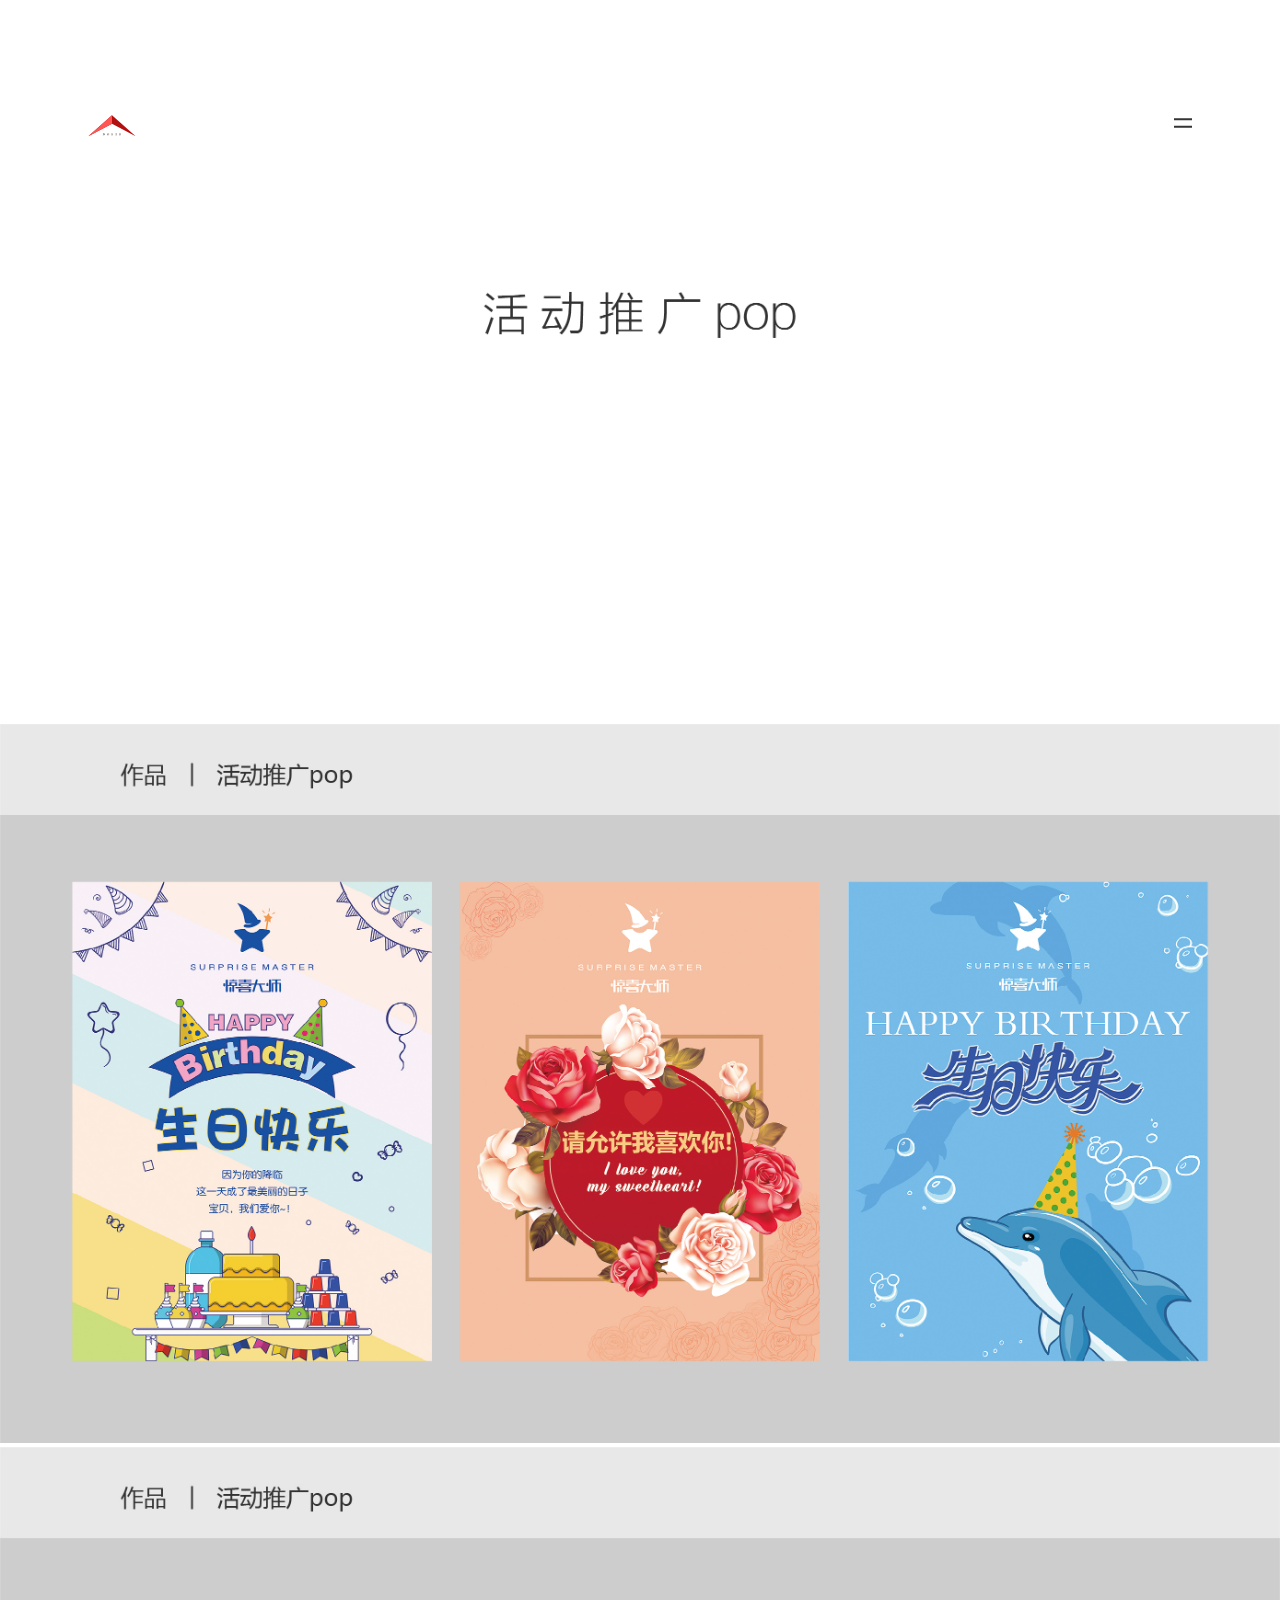
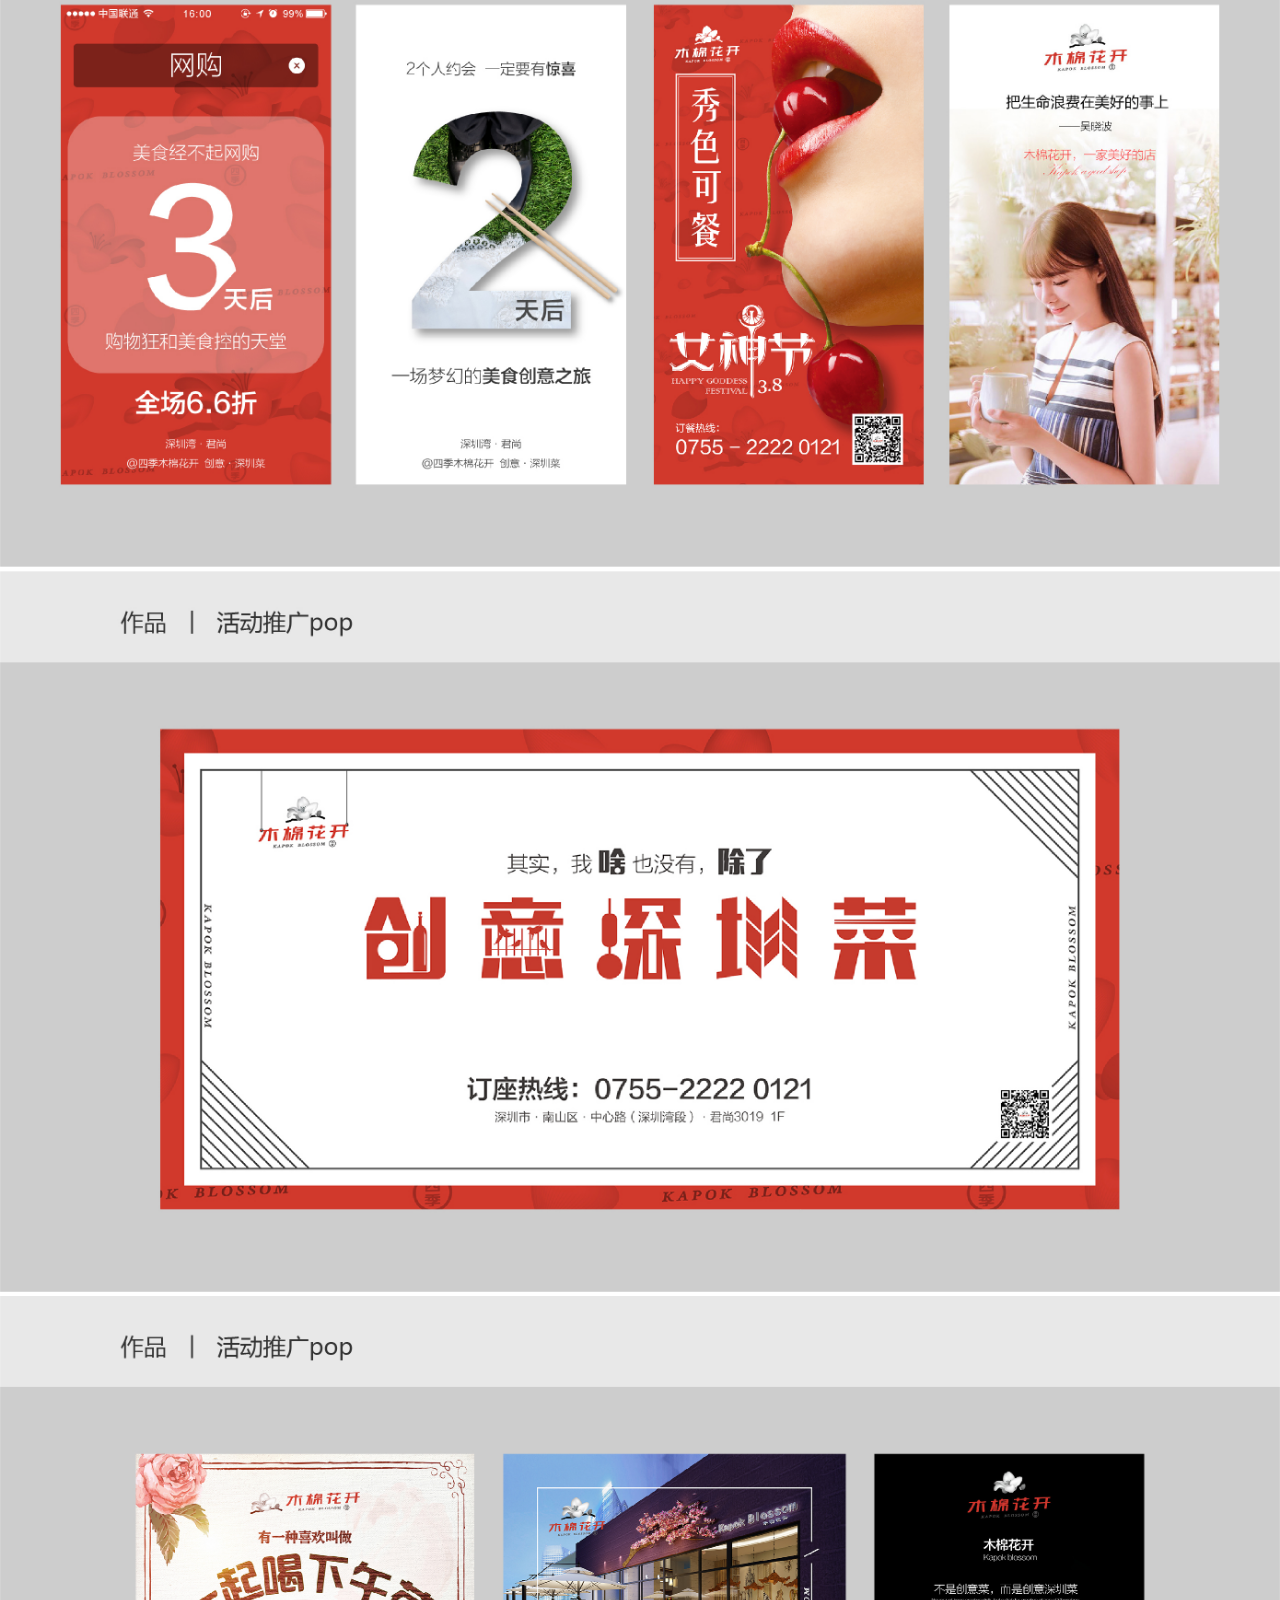
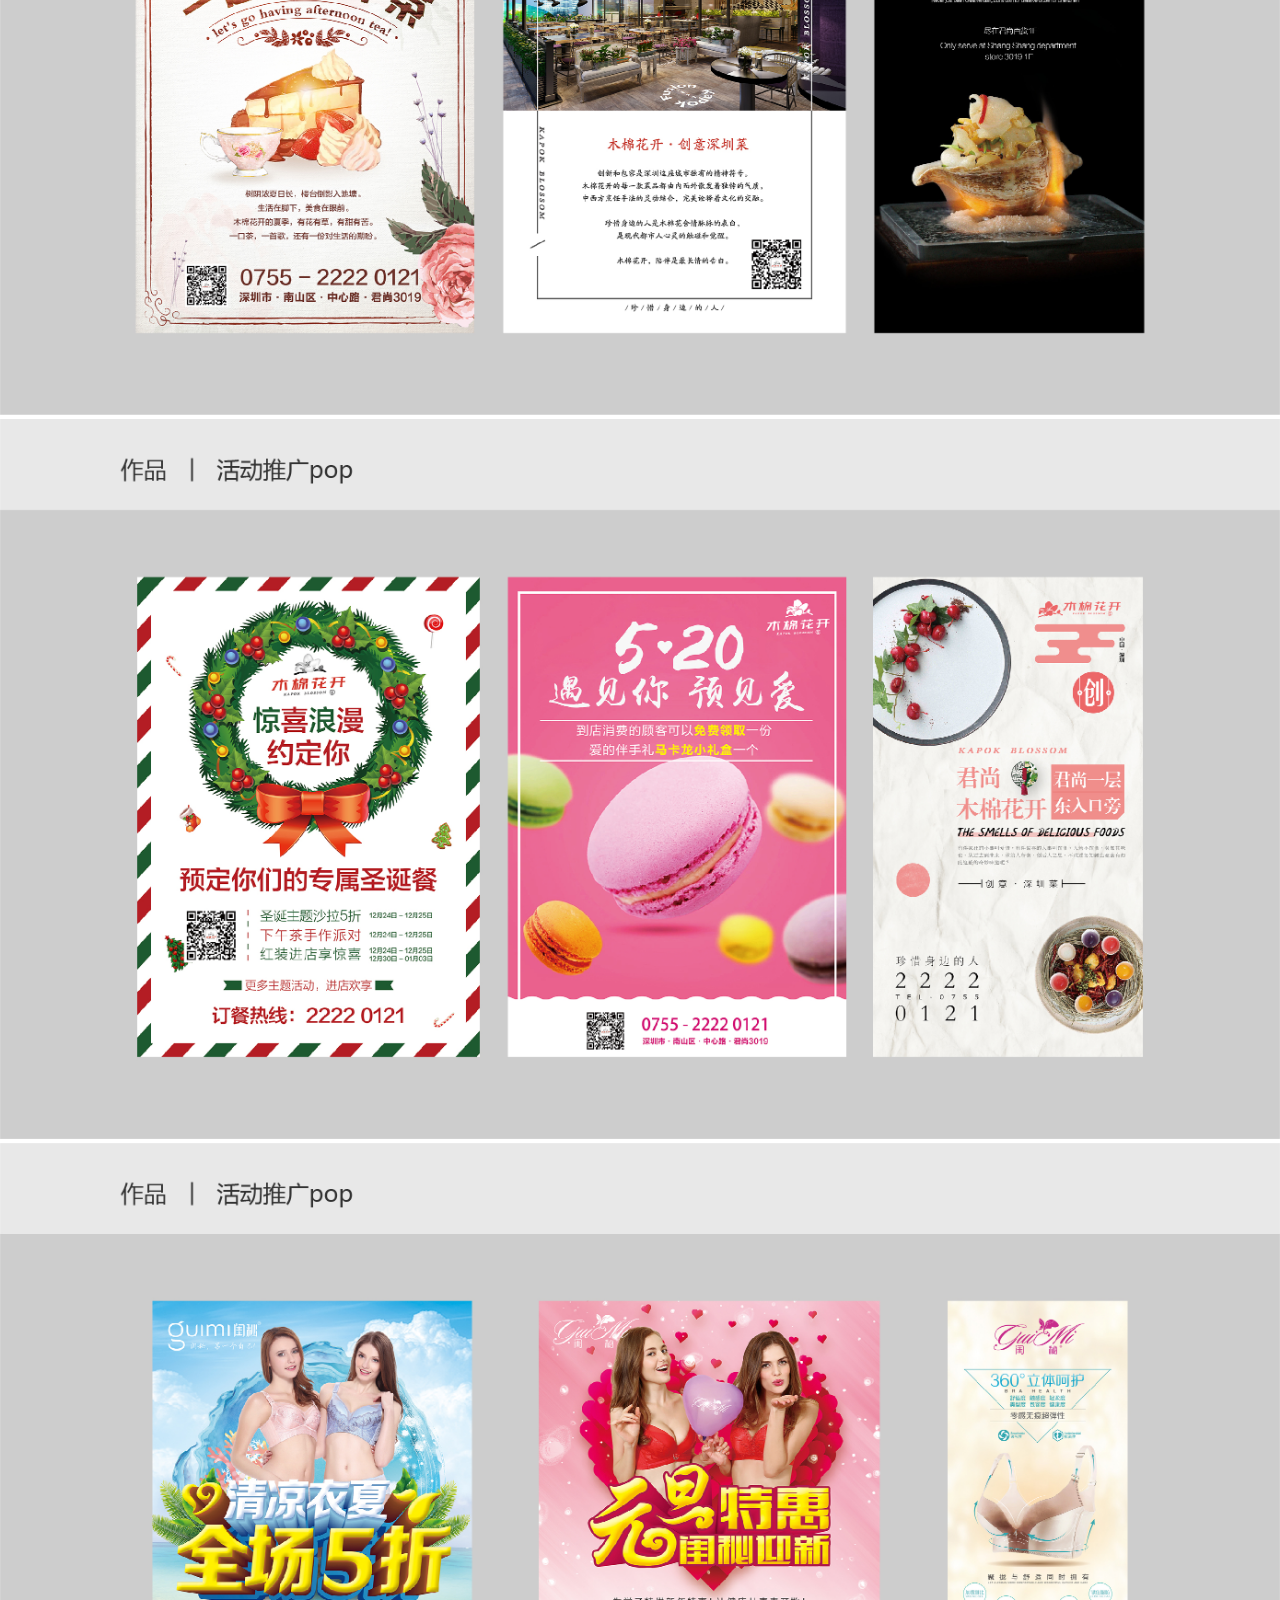
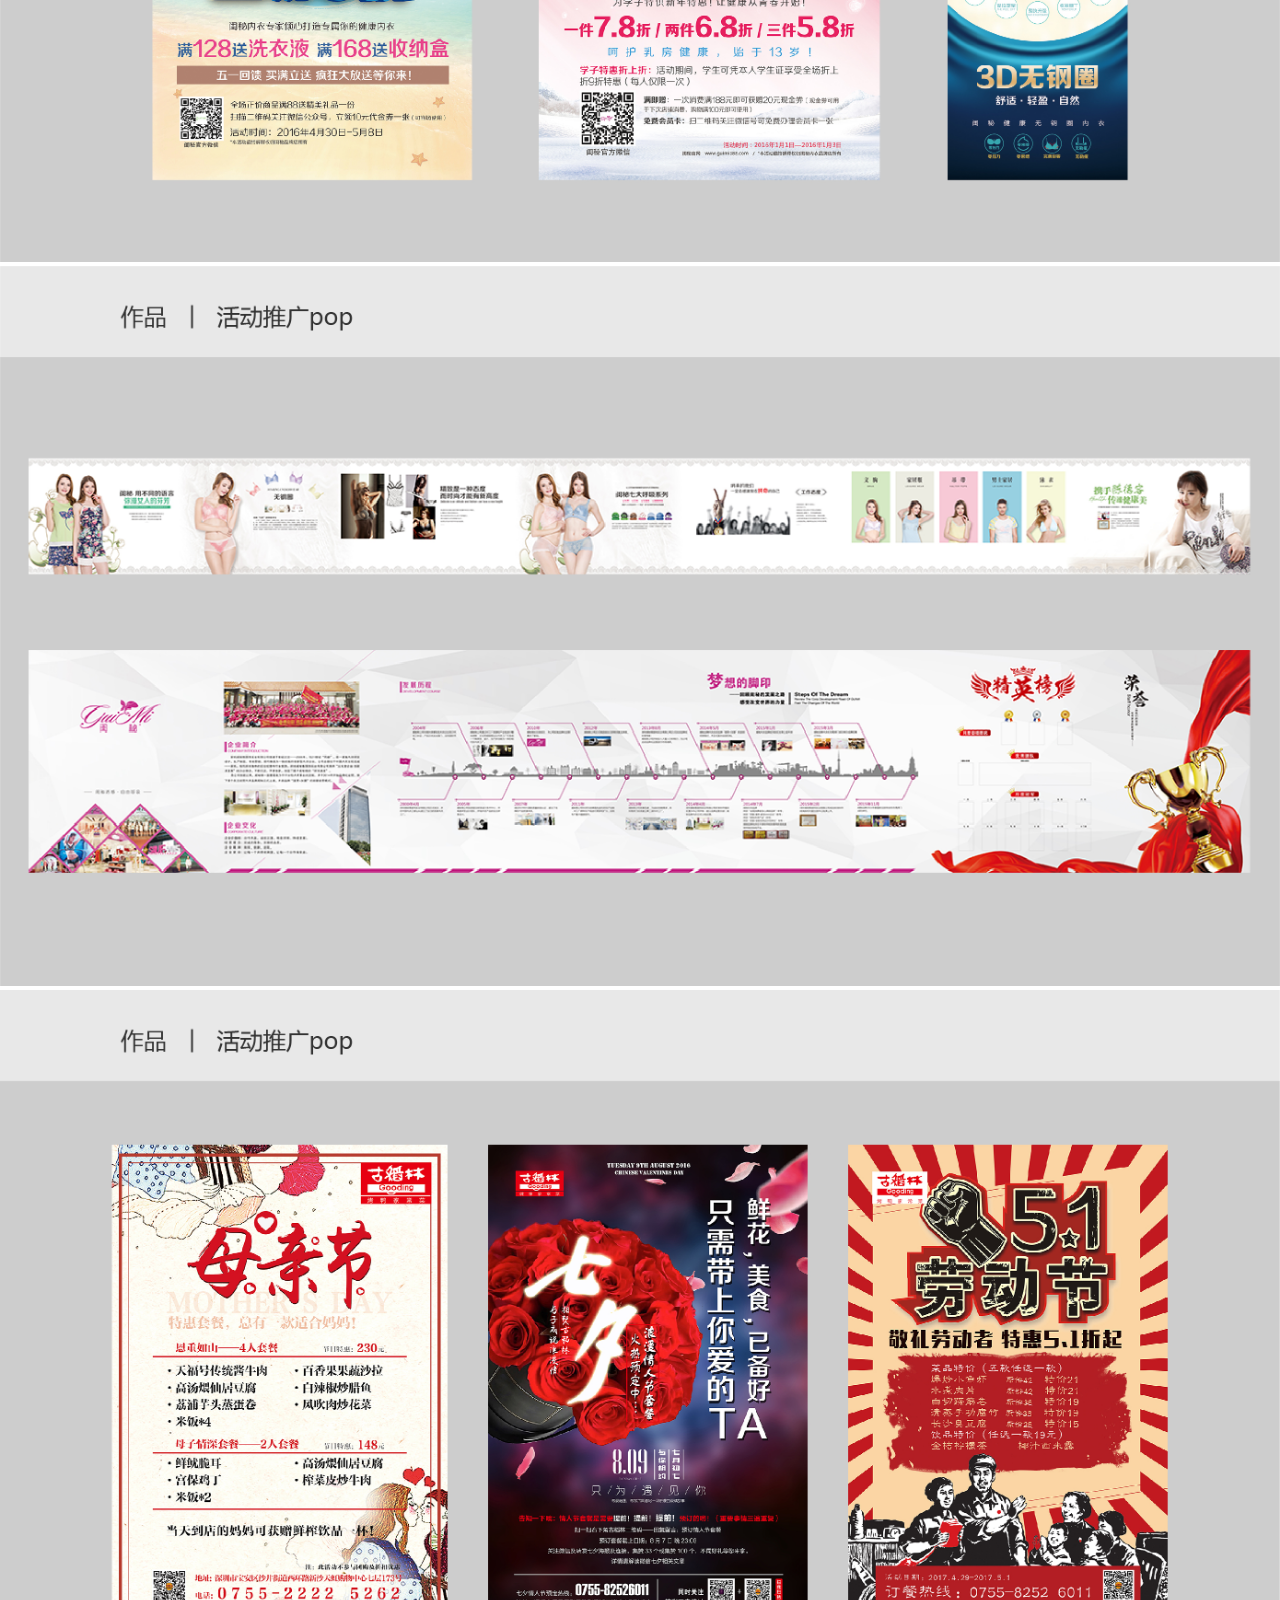
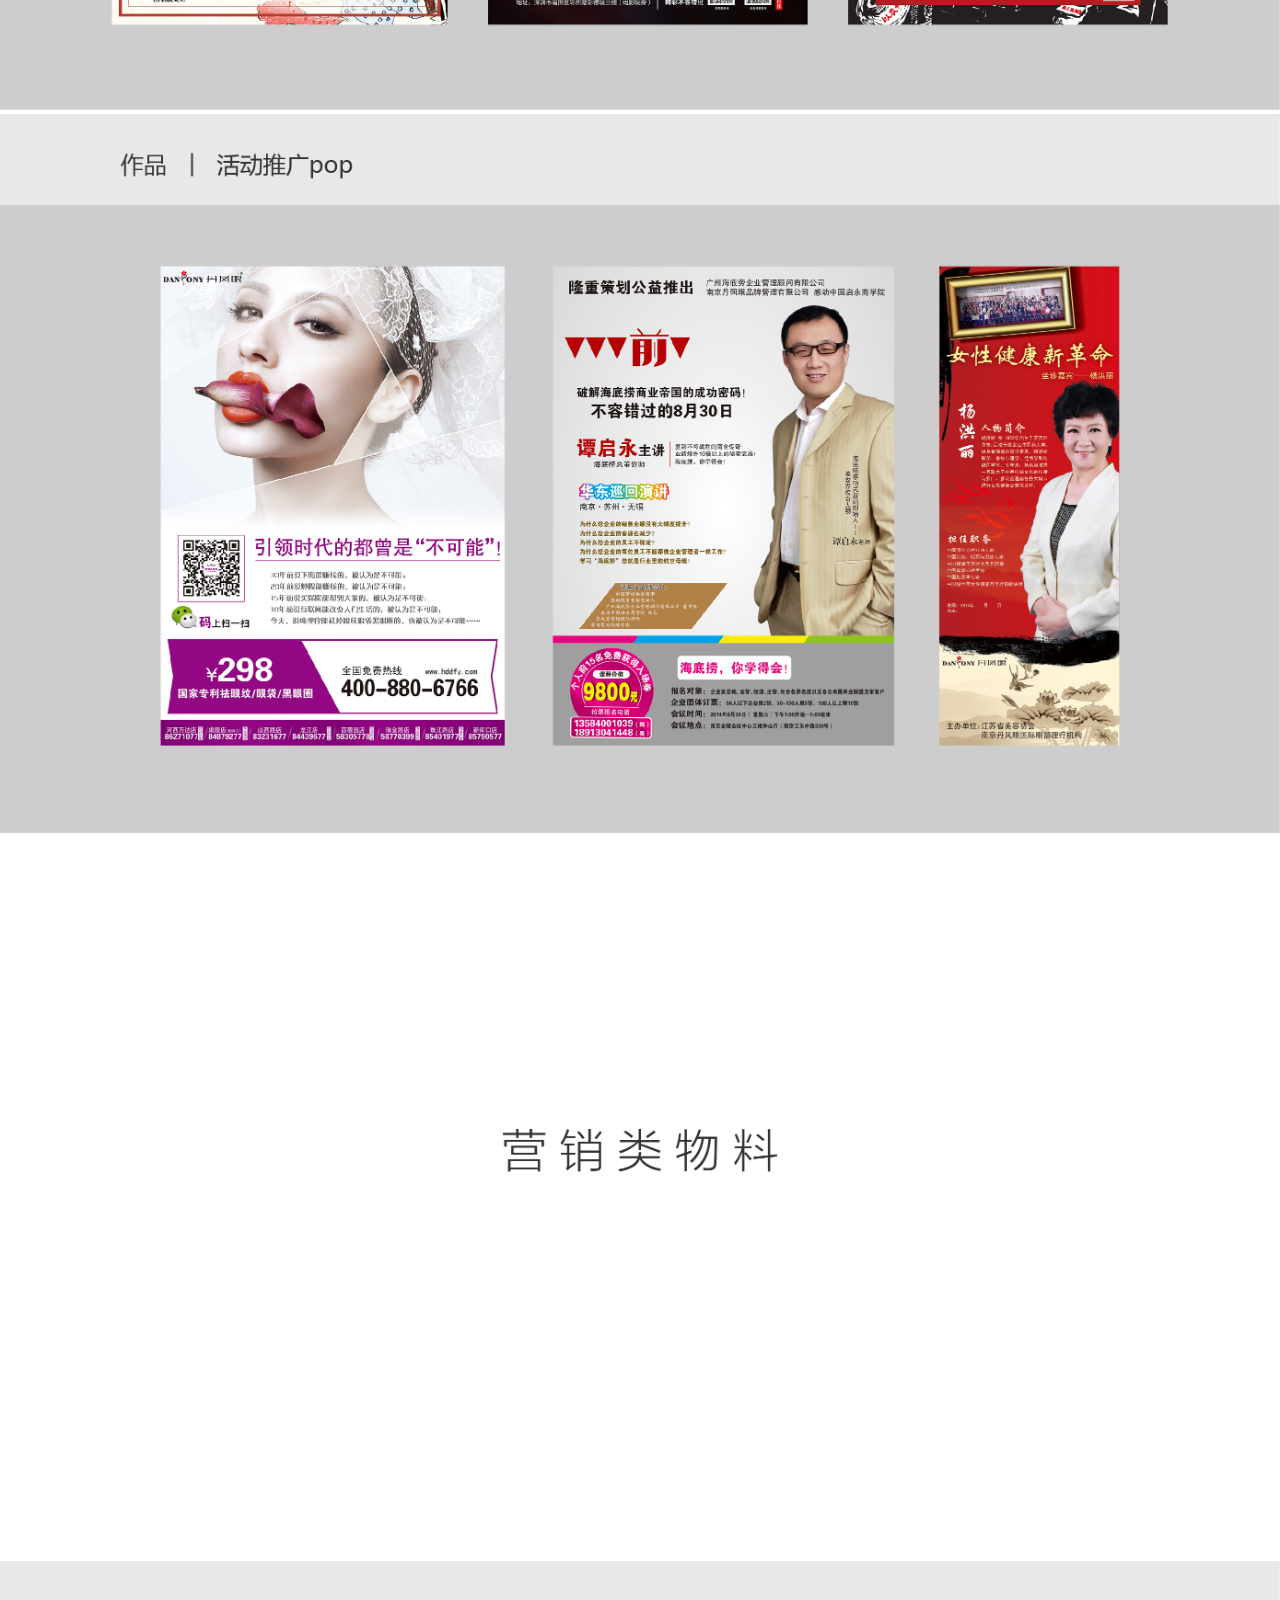
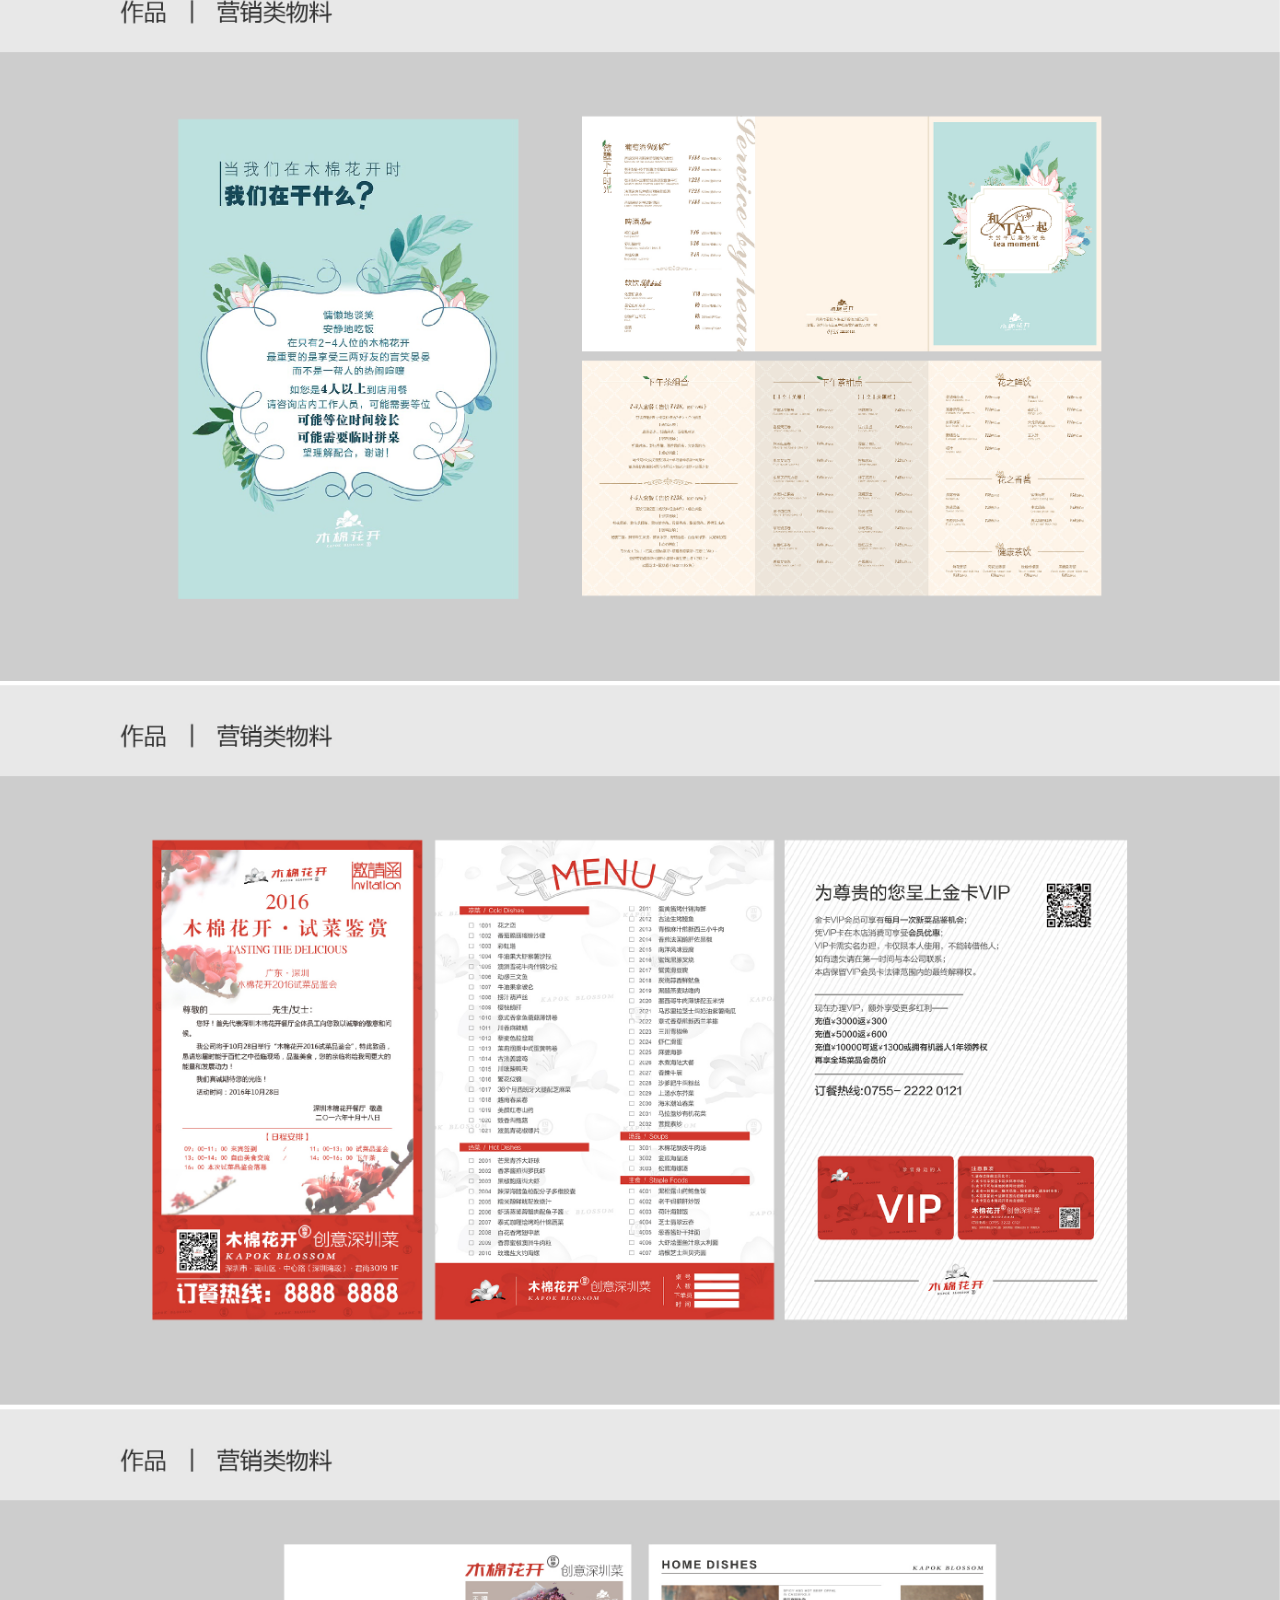
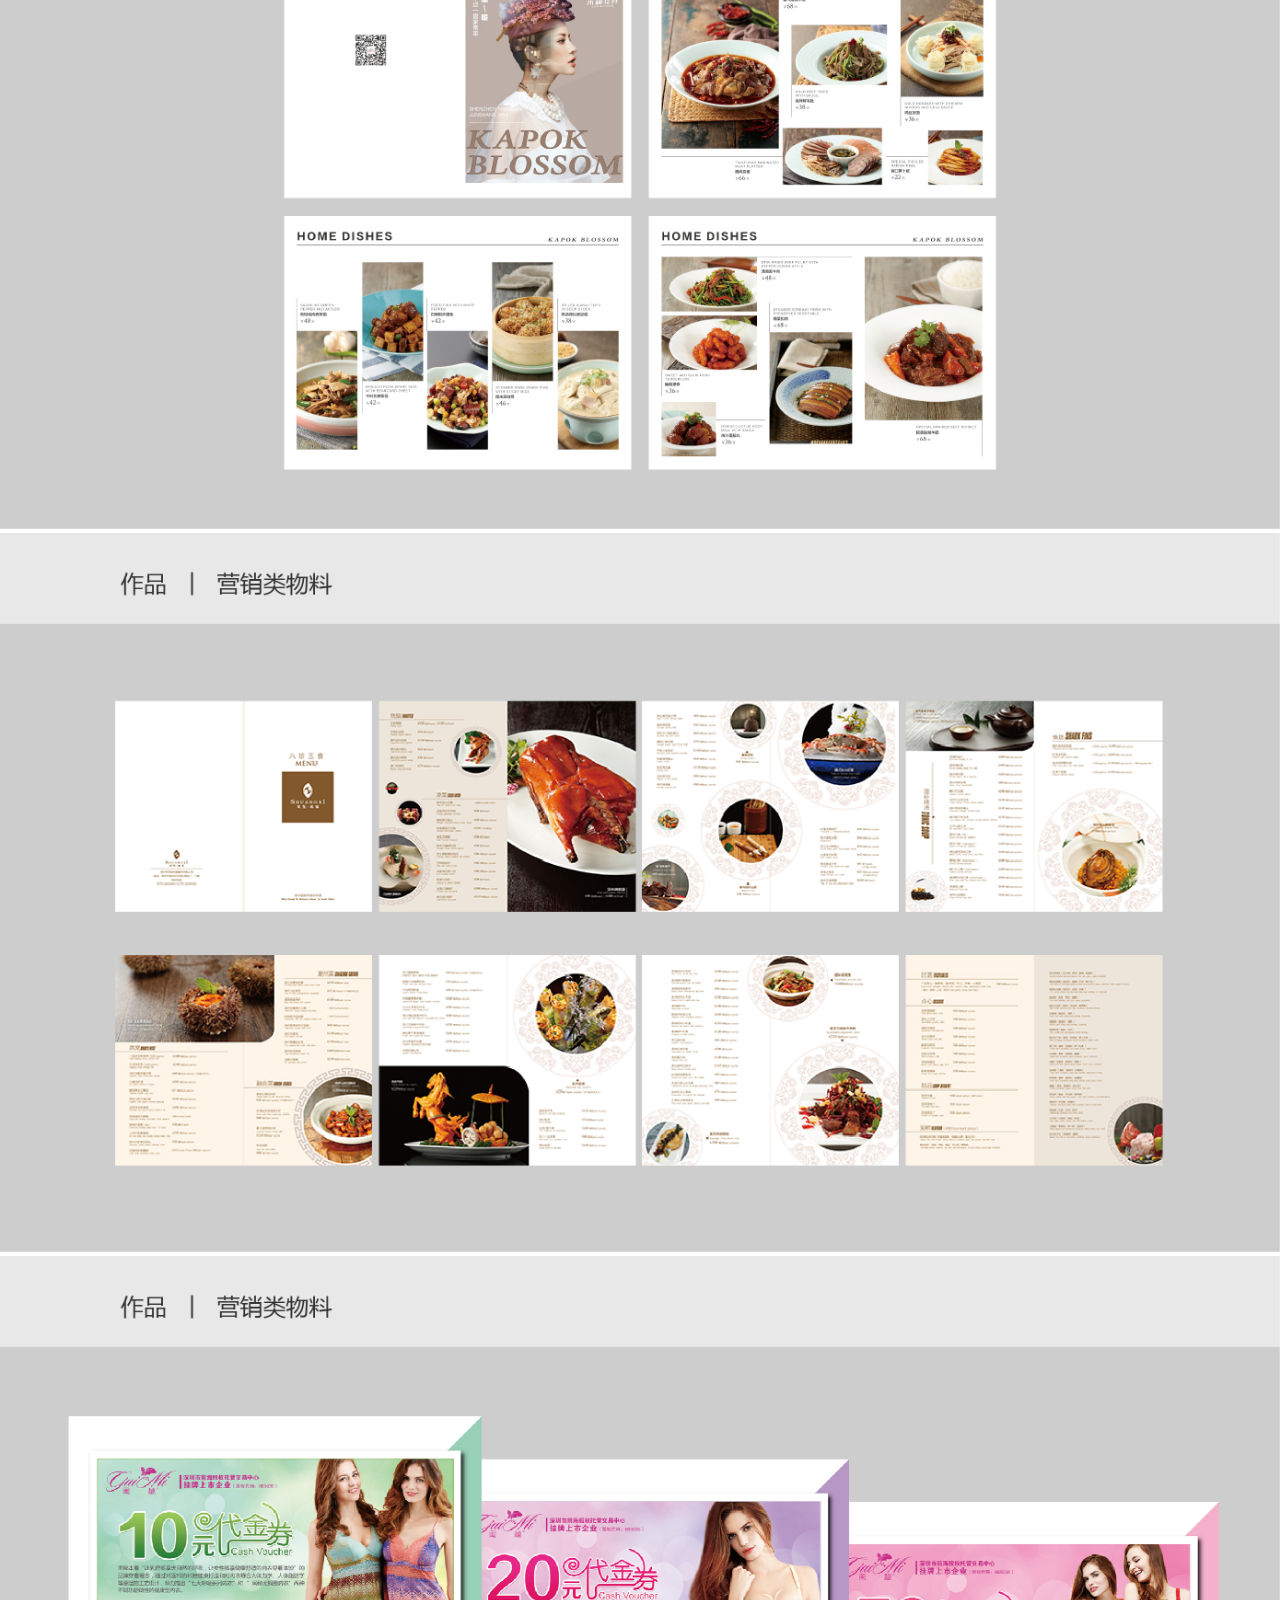
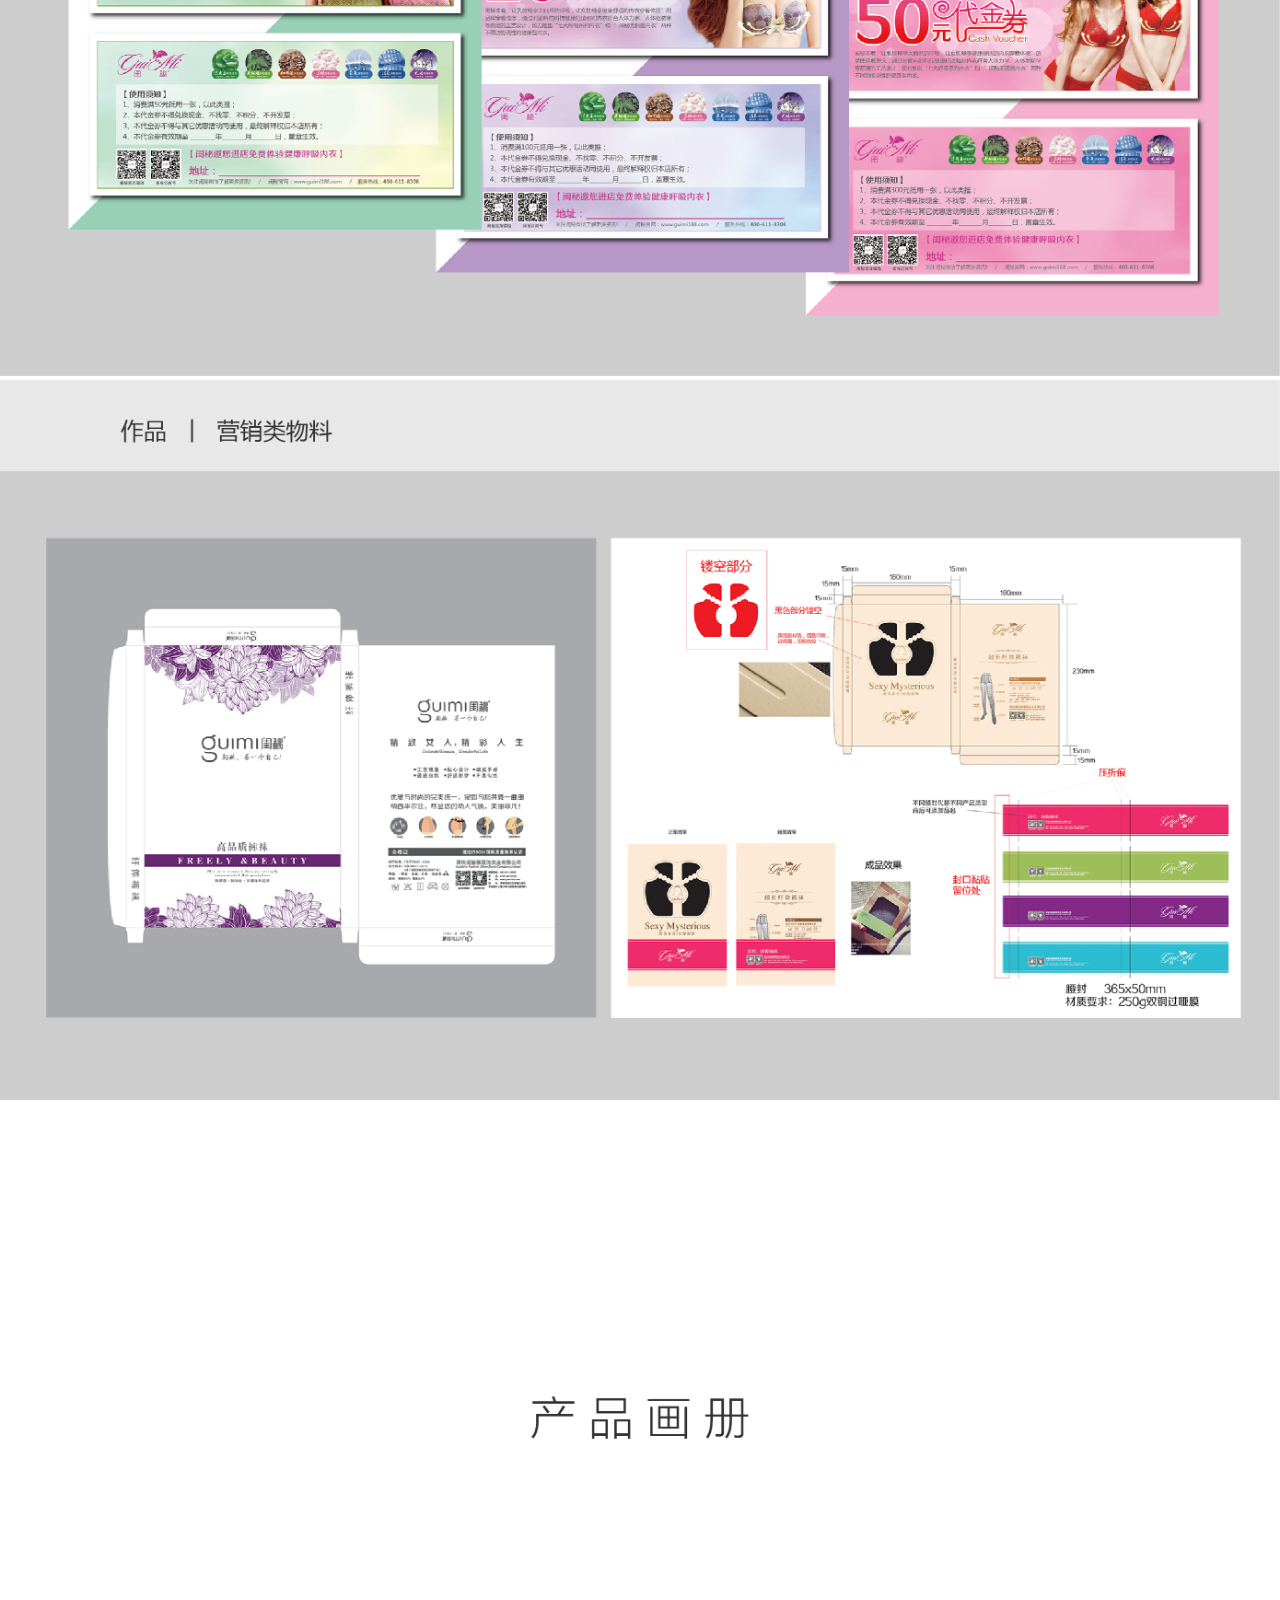
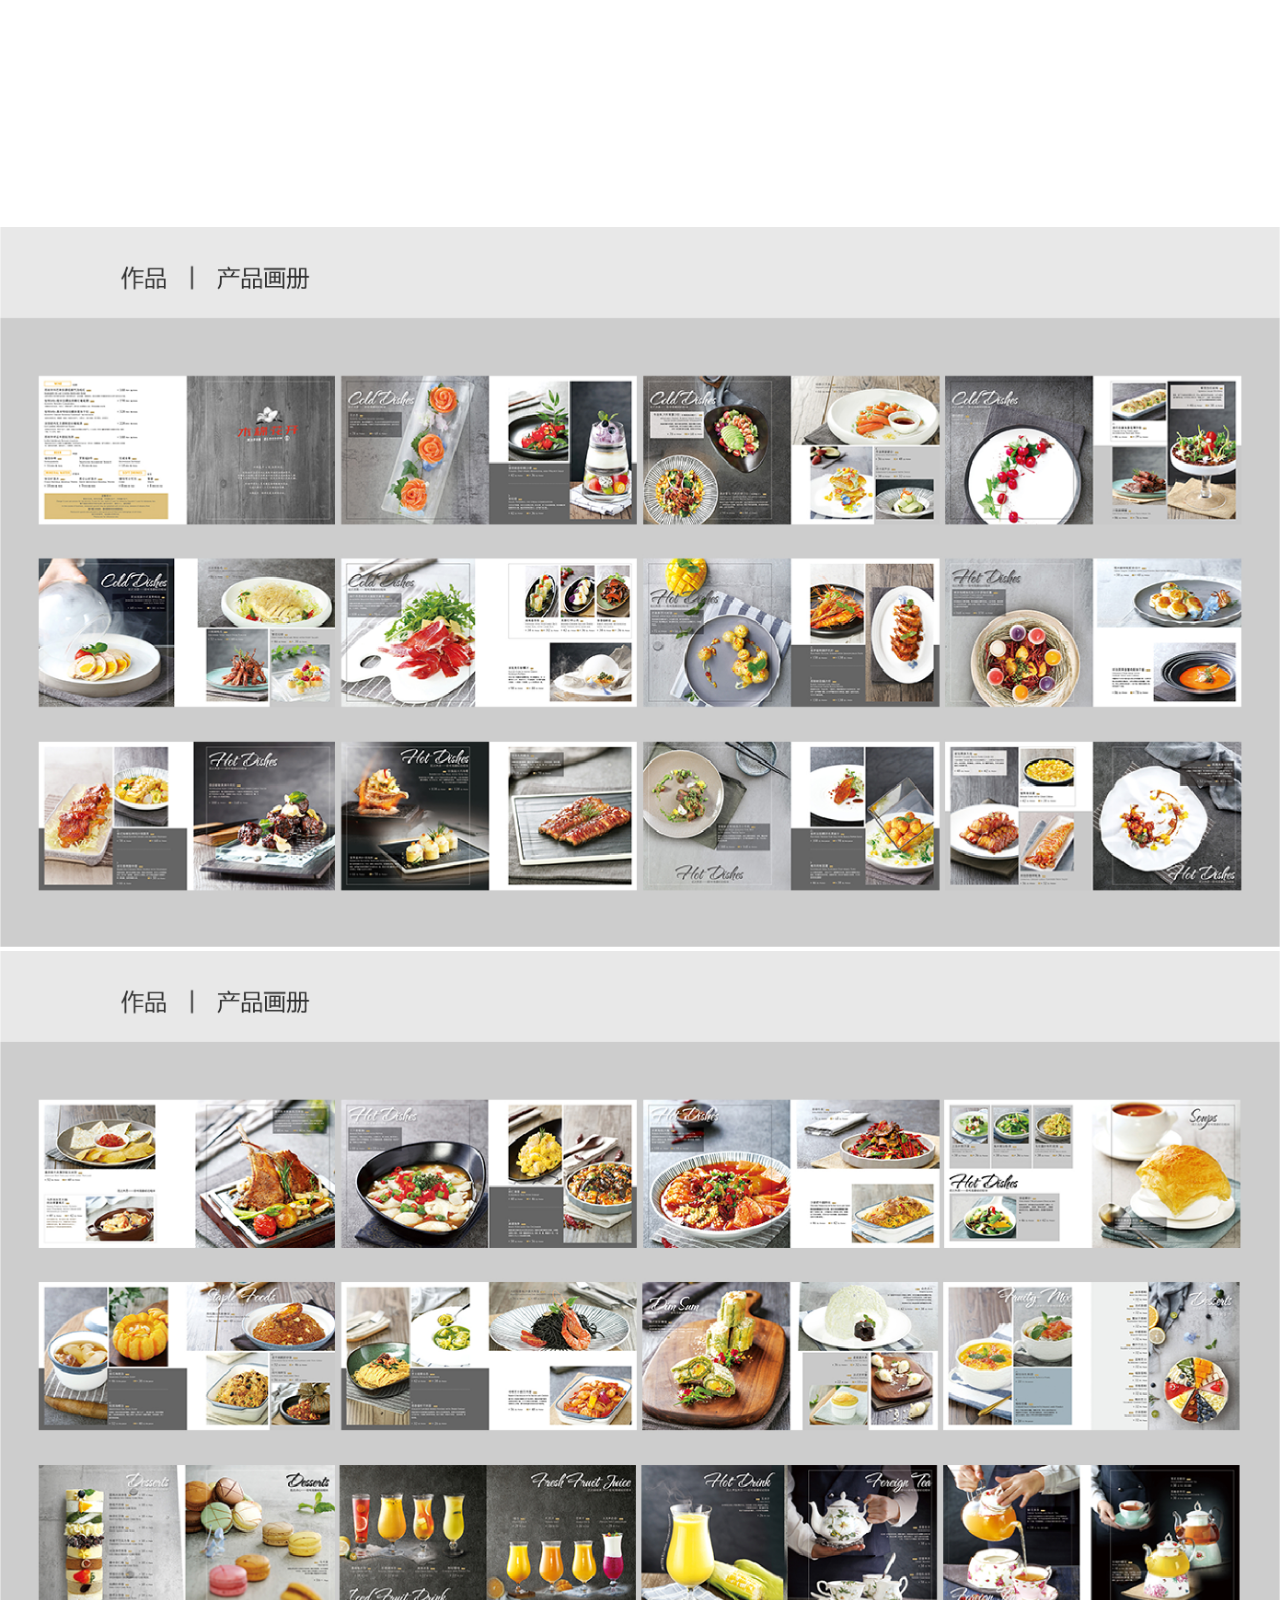
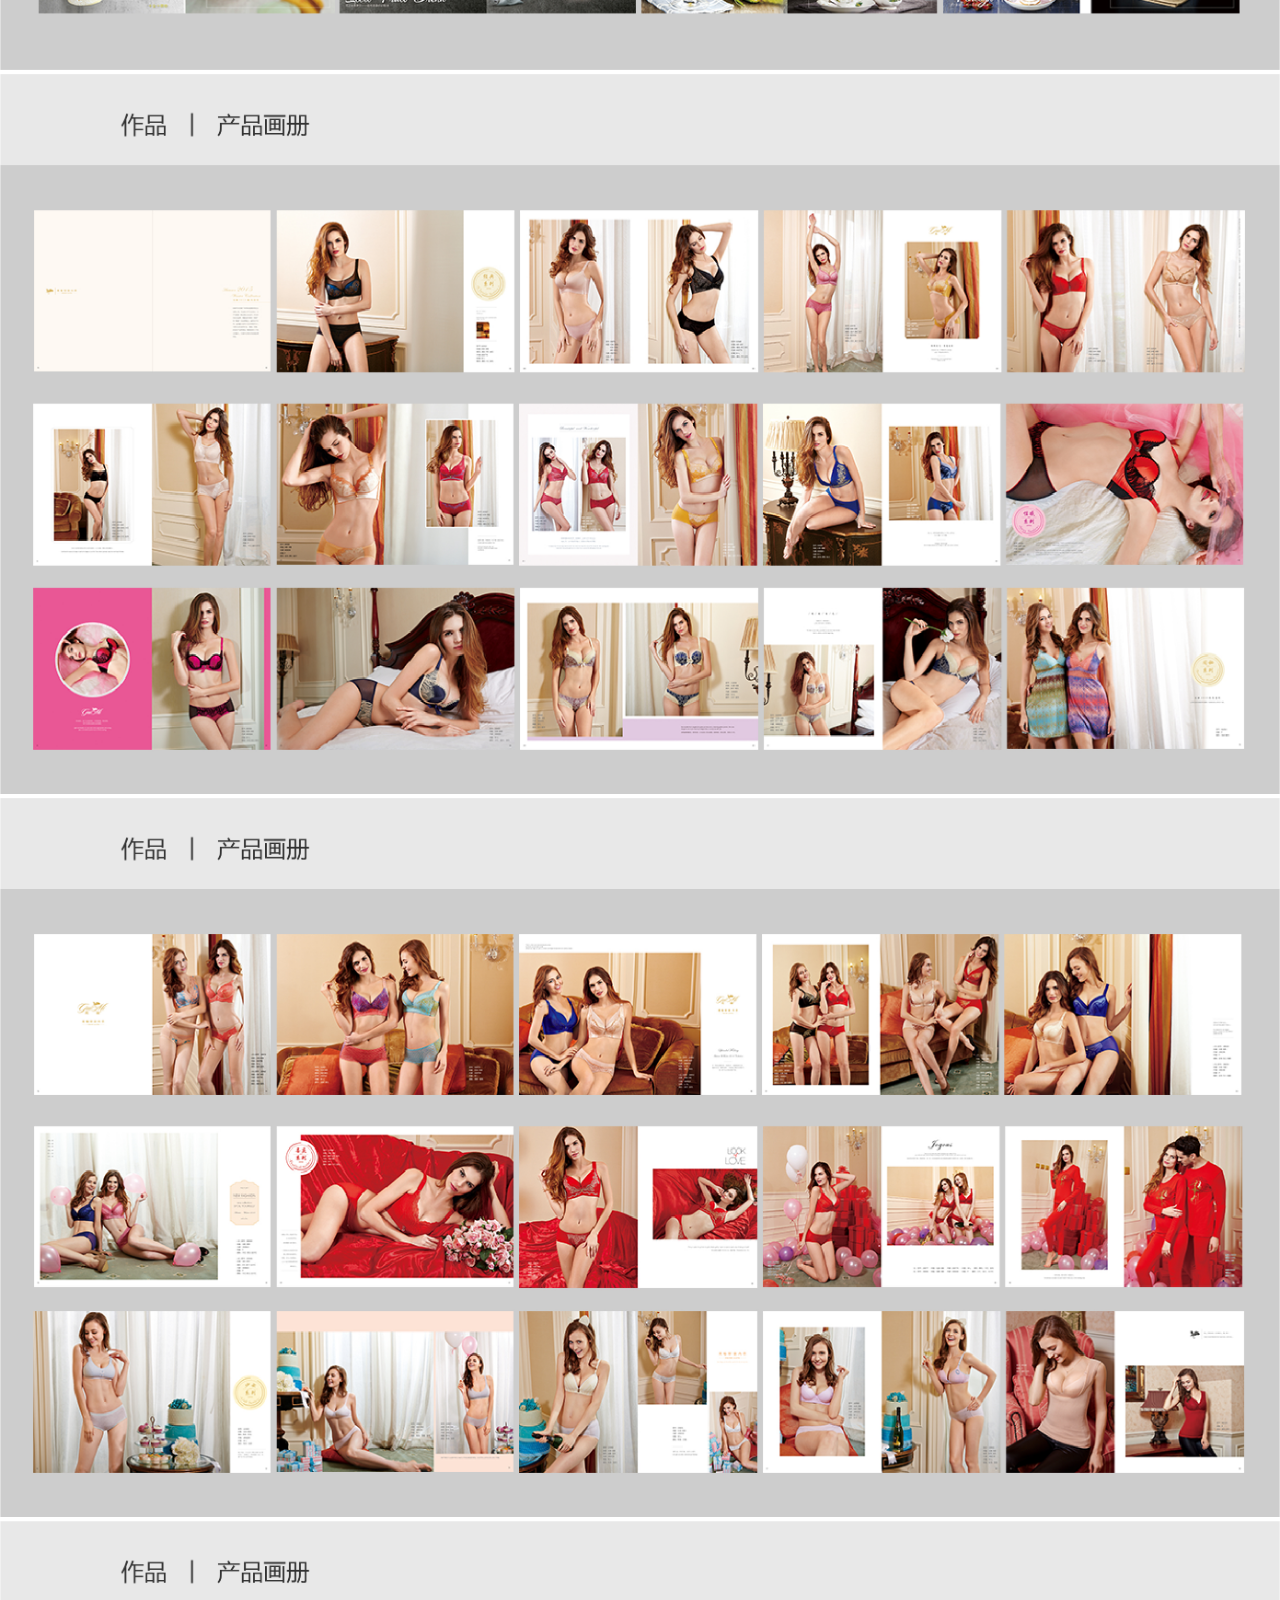
==== works.html @ 4545d1eb "work" ====
<!DOCTYPE html>
<html lang="zh-CN">
<head>
	<meta charset="utf-8">
	<meta http-equiv="X-UA-Compatible" content="IE=edge">
	<meta name="viewport" content="width=device-width, initial-scale=1">
	<title>Crazy.North</title>
	<link rel="icon" href="images/logo.ico" type="image/x-icon">
	<link rel="stylesheet" href="https://stackpath.bootstrapcdn.com/bootstrap/4.1.1/css/bootstrap.min.css" integrity="sha384-WskhaSGFgHYWDcbwN70/dfYBj47jz9qbsMId/iRN3ewGhXQFZCSftd1LZCfmhktB" crossorigin="anonymous">
	
	<link rel="stylesheet" type="text/css" href="style.css">
	<link rel="stylesheet" type="text/css" href="fonts.css">

	<script>
		var _hmt = _hmt || [];
		(function() {
			var hm = document.createElement("script");
			hm.src = "https://hm.baidu.com/hm.js?44f8fa2f0b239ea3093628142486b48a";
			var s = document.getElementsByTagName("script")[0]; 
			s.parentNode.insertBefore(hm, s);
		})();
	</script>
</head>

<body>


	<div class="nav-slanted"></div>

	<!-- Full screen menu -->
	<div class="nav-full-screen height-fixed height-fixed-xs height-fixed-portrait height-100 hidden">
		<nav>
			
			<ul id="menu-menu" class="flex-container flex-align-center justify-center align-center container height-fixed-portrait">
				<li id="menu-item-19533" class="menu-item menu-item-type-post_type menu-item-object-page current-menu-item page_item page-item-944 current_page_item menu-item-19533"><a class="navtitle" href="index.html">主页</a></li>
				<li id="menu-item-22497" class="menu-item menu-item-type-post_type menu-item-object-page menu-item-22497"><a class="navtitle" href="work.html">我的工作</a></li>
				<li id="menu-item-952" class="menu-item menu-item-type-post_type menu-item-object-page menu-item-952"><a class="navtitle" href="works.html">我的作品</a></li>	
				<li id="menu-item-949" class="menu-item menu-item-type-post_type menu-item-object-page menu-item-949"><a class="navtitle" href="aboutme.html">关于我</a></li>

			</ul>		
		</nav>
	</div>

	<!-- Logo + hamburger -->

	<div class="nav">
		<a class="target-logo" href="index.html">
			<svg version="1.1" id="图层_1" xmlns="http://www.w3.org/2000/svg" xmlns:xlink="http://www.w3.org/1999/xlink" x="0px" y="0px"
	 viewBox="0 0 100 65.6" style="enable-background:new 0 0 100 65.6;" xml:space="preserve">
<style type="text/css">
	.st0{fill:#B40F0F;}
	.st1{fill:#000000;}
	.st2{fill:#FF5555;}
</style>
<title>Crazy.North</title>
<g>
	<polygon class="st0" points="0.7,54.5 50,11.1 99.3,54.5 50,28.5 	"/>
	<g>
		<path class="st1" d="M30.8,52.5v-0.1h0c0.2,0,0.4,0,0.4-0.1c0.1-0.1,0.1-0.4,0.1-0.8v-2.2c0-0.2,0-0.4-0.1-0.5
			c-0.1-0.1-0.3-0.1-0.5-0.2l0-0.1c0.1,0,0.2,0,0.2,0c0.1,0,0.2,0,0.2,0c0.1,0,0.2,0,0.3,0c0.1,0,0.1,0,0.2,0l2.8,3.1v-2
			c0-0.4,0-0.7-0.1-0.8c-0.1-0.1-0.2-0.2-0.5-0.2h0h0v-0.1c0.1,0,0.2,0,0.3,0c0.2,0,0.3,0,0.4,0c0.1,0,0.2,0,0.4,0
			c0.2,0,0.3,0,0.4,0l0,0.1c-0.2,0-0.4,0.1-0.4,0.2c-0.1,0.1-0.1,0.3-0.1,0.7v3.1h-0.1l-3-3.3v2.2c0,0.4,0,0.7,0.1,0.8
			c0.1,0.1,0.3,0.2,0.6,0.2v0.1c-0.1,0-0.3,0-0.4,0c-0.1,0-0.3,0-0.4,0c-0.1,0-0.2,0-0.4,0C31.1,52.5,30.9,52.5,30.8,52.5z"/>
		<path class="st1" d="M41.9,52.6c-0.3,0-0.5,0-0.8-0.1c-0.2-0.1-0.5-0.2-0.6-0.4c-0.2-0.2-0.4-0.4-0.5-0.7
			c-0.1-0.3-0.2-0.5-0.2-0.8c0-0.3,0.1-0.5,0.2-0.8c0.1-0.3,0.2-0.5,0.4-0.7c0.2-0.2,0.4-0.4,0.6-0.5c0.2-0.1,0.5-0.2,0.8-0.2
			c0.3,0,0.6,0,0.8,0.1c0.2,0.1,0.5,0.2,0.7,0.4c0.2,0.2,0.4,0.4,0.5,0.7c0.1,0.3,0.2,0.5,0.2,0.8c0,0.2,0,0.4-0.1,0.7
			c-0.1,0.2-0.2,0.4-0.3,0.6c-0.2,0.3-0.4,0.5-0.7,0.6C42.6,52.5,42.3,52.6,41.9,52.6z M40.5,50.3c0,0.3,0,0.5,0.1,0.7
			c0.1,0.2,0.2,0.4,0.3,0.6c0.2,0.2,0.3,0.4,0.5,0.5c0.2,0.1,0.4,0.2,0.6,0.2c0.4,0,0.7-0.2,1-0.5c0.3-0.3,0.4-0.7,0.4-1.2
			c0-0.2,0-0.4-0.1-0.6c0-0.2-0.1-0.4-0.2-0.6c-0.1-0.3-0.3-0.5-0.5-0.6c-0.2-0.1-0.5-0.2-0.7-0.2c-0.4,0-0.7,0.2-1,0.5
			C40.6,49.4,40.5,49.8,40.5,50.3z"/>
		<path class="st1" d="M48.7,52.5v-0.1c0.2,0,0.3,0,0.4-0.1s0.1-0.2,0.1-0.4V49c0-0.2,0-0.3-0.1-0.3c-0.1,0-0.2-0.1-0.4-0.1v-0.1
			c0,0,0,0,0,0c0.2,0,0.3,0,0.4,0c0.1,0,0.2,0,0.4,0c0.2,0,0.3,0,0.4,0c0.5,0,1,0.1,1.2,0.3c0.3,0.2,0.4,0.4,0.4,0.8
			c0,0.2-0.1,0.4-0.2,0.6c-0.1,0.2-0.3,0.3-0.6,0.4c0.5,0.8,0.8,1.3,1.1,1.5c0.2,0.2,0.4,0.4,0.6,0.4c0,0,0,0,0,0c0,0,0,0,0,0
			c0,0,0,0,0,0v0.1c-0.1,0-0.1,0-0.2,0c-0.1,0-0.1,0-0.2,0c-0.1,0-0.2,0-0.3,0c-0.1,0-0.1,0-0.2,0c-0.1-0.1-0.3-0.4-0.5-0.7
			c-0.2-0.3-0.5-0.7-0.8-1.2h-0.2c-0.1,0-0.1,0-0.2,0c-0.1,0-0.1,0-0.2,0v1.1c0,0.3,0,0.5,0.1,0.6s0.2,0.1,0.4,0.1h0h0l0,0.1
			c-0.1,0-0.2,0-0.3,0c-0.1,0-0.2,0-0.4,0c-0.1,0-0.3,0-0.4,0C49,52.5,48.8,52.5,48.7,52.5z M49.7,50.3c0,0,0.1,0,0.1,0
			c0,0,0.1,0,0.1,0c0.3,0,0.6-0.1,0.8-0.2c0.2-0.2,0.3-0.4,0.3-0.6c0-0.3-0.1-0.5-0.3-0.7c-0.2-0.1-0.4-0.2-0.8-0.2c0,0-0.1,0-0.1,0
			c0,0-0.1,0-0.1,0V50.3z"/>
		<path class="st1" d="M57.5,52.5v-0.1h0.1c0.2,0,0.3,0,0.4-0.1c0.1-0.1,0.1-0.2,0.1-0.4v-3.2h-0.6c-0.3,0-0.5,0-0.6,0.1
			c-0.1,0.1-0.2,0.2-0.2,0.4h-0.1l0.1-0.9h0.1c0,0.1,0.1,0.1,0.2,0.1c0.1,0,0.2,0,0.4,0h2c0.3,0,0.5,0,0.6,0c0.1,0,0.2-0.1,0.2-0.1
			h0.1l0,0.9h-0.1v0c0-0.2,0-0.3-0.1-0.4c-0.1-0.1-0.3-0.1-0.6-0.1h-0.6v2.9c0,0.3,0,0.5,0.1,0.6c0.1,0.1,0.2,0.1,0.4,0.1h0h0l0,0.1
			c-0.1,0-0.2,0-0.3,0c-0.1,0-0.3,0-0.5,0c-0.1,0-0.2,0-0.3,0C57.8,52.5,57.7,52.5,57.5,52.5z"/>
		<path class="st1" d="M64.7,52.5v-0.1c0.2,0,0.3,0,0.4-0.1c0.1-0.1,0.1-0.2,0.1-0.4V49c0-0.2,0-0.3-0.1-0.3c-0.1,0-0.2-0.1-0.4-0.1
			v-0.1c0.1,0,0.2,0,0.3,0c0.1,0,0.3,0,0.5,0c0.2,0,0.3,0,0.4,0c0.1,0,0.2,0,0.4,0v0.1c-0.2,0-0.3,0-0.4,0.1
			c-0.1,0.1-0.1,0.2-0.1,0.5v1.1H68V49c0-0.2,0-0.3-0.1-0.3c0,0-0.2-0.1-0.4-0.1v-0.1c0.1,0,0.2,0,0.4,0c0.1,0,0.3,0,0.4,0
			c0.1,0,0.2,0,0.3,0c0.1,0,0.3,0,0.5,0l0,0.1c-0.2,0-0.3,0-0.4,0.1c-0.1,0.1-0.1,0.2-0.1,0.5v0.1v2.7c0,0.2,0,0.3,0.1,0.4
			c0.1,0.1,0.2,0.1,0.4,0.1v0.1c-0.1,0-0.2,0-0.3,0c-0.1,0-0.2,0-0.4,0c-0.2,0-0.3,0-0.4,0c-0.1,0-0.3,0-0.4,0v-0.1h0
			c0.2,0,0.3,0,0.4-0.1c0.1-0.1,0.1-0.2,0.1-0.4v-1.3h-2.3v1.1c0,0.3,0,0.5,0.1,0.6c0.1,0.1,0.2,0.1,0.4,0.1h0l0,0.1
			c-0.1,0-0.2,0-0.3,0c-0.1,0-0.2,0-0.4,0c-0.1,0-0.3,0-0.4,0C64.9,52.5,64.8,52.5,64.7,52.5z"/>
	</g>
	<polygon class="st2" points="0.7,54.5 50,28.5 50,11.1 	"/>
</g>
</svg>
		</a>
		<div class="target-hamburger">	
			<ul class="hamburger">
				<li class="bun"></li>
				<li class="bun"></li>
			</ul>	
		</div>
	</div>




	<script type="text/javascript" src="js/bundle.js"></script>
	<script type="text/javascript" src="js/minified.js"></script>
	<script type="text/javascript" src="js/wp-embed.min.js"></script>


	<script src="https://code.jquery.com/jquery-3.3.1.slim.min.js" integrity="sha384-q8i/X+965DzO0rT7abK41JStQIAqVgRVzpbzo5smXKp4YfRvH+8abtTE1Pi6jizo" crossorigin="anonymous"></script>
	<script src="https://cdnjs.cloudflare.com/ajax/libs/popper.js/1.14.3/umd/popper.min.js" integrity="sha384-ZMP7rVo3mIykV+2+9J3UJ46jBk0WLaUAdn689aCwoqbBJiSnjAK/l8WvCWPIPm49" crossorigin="anonymous"></script>
	<script src="https://stackpath.bootstrapcdn.com/bootstrap/4.1.1/js/bootstrap.min.js" integrity="sha384-smHYKdLADwkXOn1EmN1qk/HfnUcbVRZyYmZ4qpPea6sjB/pTJ0euyQp0Mk8ck+5T" crossorigin="anonymous"></script>



	




    <div>
        <img src="images/works/work001.jpg" >
        <img src="images/works/work002.jpg" >
        <img src="images/works/work003.jpg" >
        <img src="images/works/work004.jpg" >
        <img src="images/works/work005.jpg" >
        <img src="images/works/work006.jpg" >
        <img src="images/works/work007.jpg" >
        <img src="images/works/work008.jpg" >
        <img src="images/works/work009.jpg" >
        <img src="images/works/work010.jpg" >
        <img src="images/works/work011.jpg" >
        <img src="images/works/work012.jpg" >
        <img src="images/works/work013.jpg" >
        <img src="images/works/work014.jpg" >
        <img src="images/works/work015.jpg" >
        <img src="images/works/work016.jpg" >
        <img src="images/works/work017.jpg" >
        <img src="images/works/work018.jpg" >
        <img src="images/works/work019.jpg" >
        <img src="images/works/work020.jpg" >
        <img src="images/works/work021.jpg" >
        <img src="images/works/work022.jpg" >
        <img src="images/works/work023.jpg" >
        <img src="images/works/work024.jpg" >
        <img src="images/works/work025.jpg" >
        <img src="images/works/work026.jpg" >
        <img src="images/works/work027.jpg" >
        <img src="images/works/work028.jpg" >
        <img src="images/works/work029.jpg" >
        <img src="images/works/work030.jpg" >
        <img src="images/works/work031.jpg" >
        <img src="images/works/work032.jpg" >
        <img src="images/works/work033.jpg" >
        <img src="images/works/work034.jpg" >
        <img src="images/works/work035.jpg" >
        <img src="images/works/work036.jpg" >
    </div>




	<div class ="iconlink">	
		<div class = "social">
			<span><a class="icon-weibo" href="https://weibo.com/3301471831"  target="_blank"  data-icon="&#xe914;" ></a></span>
			<span><a class="icon-dribble" href="https://dribbble.com/CrazyNorth"  target="_blank"  data-icon="&#xe90f;" ></a></span>
			<span><a class="icon-behance" href="https://www.behance.net/30512625c8cf"  target="_blank"  data-icon="&#xe90e;"></a></span>
			<span><a class="icon-pinterest" href="https://www.pinterest.com/CrazyNorth8"  target="_blank"  data-icon="&#xe90c;"></a></span>
			<span><a class="icon-github" href="https://github.com/CrazyNorth"  target="_blank"  data-icon="&#xe910;" ></a></span>
			<span><a class="icon-wechat" href="weixin://addfriend/q519800625"  target="_blank"  data-icon="&#xe90b;"></a></span>
		</div>
	</div>


	<script src="https://code.jquery.com/jquery-3.3.1.slim.min.js" integrity="sha384-q8i/X+965DzO0rT7abK41JStQIAqVgRVzpbzo5smXKp4YfRvH+8abtTE1Pi6jizo" crossorigin="anonymous"></script>
	<script src="https://cdnjs.cloudflare.com/ajax/libs/popper.js/1.14.3/umd/popper.min.js" integrity="sha384-ZMP7rVo3mIykV+2+9J3UJ46jBk0WLaUAdn689aCwoqbBJiSnjAK/l8WvCWPIPm49" crossorigin="anonymous"></script>
	<script src="https://stackpath.bootstrapcdn.com/bootstrap/4.1.1/js/bootstrap.min.js" integrity="sha384-smHYKdLADwkXOn1EmN1qk/HfnUcbVRZyYmZ4qpPea6sjB/pTJ0euyQp0Mk8ck+5T" crossorigin="anonymous"></script>	
	<script type="text/javascript" src="js/sketch3.js"></script>


</body>
</html>
---- style.css ----
body{
	margin:0px;
	padding:0px;
	font-weight: 300;
	font-size: 20pt;
}


.navbar{
	text-align: right;
	min-height: 20px;
	background-color: #f8f8f8;
	box-shadow: 0 3px 3px rgba(0, 0, 0, 0.03);
	font-weight: 400;
	border: 1px;
	font-size: 20pt;
}
.navbar-toggler{
	border: none;
}

.nav-item  {
	fill:#333333;
	padding-top: 5px;
	padding-bottom: 5pt;
}
.navbar-brand {
	padding: 0 15px;
}

.nav-link:link { 
	color:#666666; 
	text-decoration:none; 
} 
.nav-link:visited { 
	color:#666666; 
	text-decoration:none; 

} 
.nav-link:hover { 
	color: #FF458C; 
	font-weight: 500;
	text-decoration: none; 
} 

.nav-link:active { 
	color:#FF458C; 
	text-decoration:none; 
} 







.navtitle a:link{
  color:white; 
  text-decoration:none; 
}


.navtitle a:hover{
  color:white; 
  text-decoration:none; 
}

.container p{
	font-weight: 350;
	line-height: 30px;
}



/*bottom*/
.connect{
	padding:10px;
	margin-top: 50px;
}


.social a:link{
  color:#666666;
  text-decoration:none; 
}

.social a:hover{
  color:#FF458C;
  text-decoration:none; 
}

.social a:visited{
  color:#666666;
  text-decoration:none; 
}

.social a:active{
  color:#666666;
  text-decoration:none; 
}


.connectme{
	text-align: center;
	padding-top: 50px;
	padding-bottom: 50px;
}


/*正文*/

.row{
	margin-top: 30px;
	line-height: 30px;
	fill:#666666;
	font-weight: 300;
	padding-top: 30px;
}

p{
  line-height: 2;
}

/*文章介绍里的链接*/
.col-sm-7 a:link { 
	color:#666666;
	text-decoration:underline; 
} 
.col-sm-7 a:visited { 
	color:#666666;
	text-decoration:underline;   
} 
.col-sm-7 a:hover { 
	color:#FFFFFF; 
	text-decoration:none; 
	background-color:#FF458C;
}
.col-sm-7 a:active { 
	color:#FFFFFF; 
	text-decoration:none; 
	background-color:#FF458C;
} 

/*文章介绍里的链接*/
.col-sm-6 a:link { 
  color:#666666;
  text-decoration:underline; 
} 
.col-sm-6 a:visited { 
  color:#666666;
  text-decoration:underline;   
} 
.col-sm-6 a:hover { 
  color:#FFFFFF; 
  text-decoration:none; 
  background-color:#FF458C;
}
.col-sm-6 a:active { 
  color:#FFFFFF; 
  text-decoration:none; 
  background-color:#FF458C;
} 

.col-9 a:link { 
	color:#666666;
	text-decoration:underline; 
} 
.col-9 a:visited { 
	color:#666666;
	text-decoration:underline;   
} 
.col-9 a:hover { 
	color:#FFFFFF; 
	text-decoration:none; 
	background-color:#FF458C;
}
.col-9 a:active { 
	color:#FFFFFF; 
	text-decoration:none; 
	background-color:#FF458C;
} 



/*正文里面的链接*/
.col-sm-5 a:link { 
	color:#666666;
	text-decoration:underline; 
} 
.col-sm-5 a:visited { 
	color:#666666;
	text-decoration:underline;  
} 
.col-sm-5 a:hover { 
	color:#FFFFFF; 
	text-decoration:none; 
	background-color:#FF458C;
}
.col-sm-5 a:active { 
	color:#FFFFFF; 
	text-decoration:none; 
} 

.badge-danger{
	font-weight: 150;
}

.badge{
	background: #f2f2f2; 
	font-size: 12pt;
}

a.badge:link{
	background: #000000;
	color:#FFFFFF;
	text-decoration: none;
}
a.badge:visited{
	color:#FFFFFF;
	text-decoration: none;
}

a.badge-danger:hover{
	background :#FF458C; 
	text-decoration: none;
}

a.badge:active{
	background: #FF458C; 
	text-decoration: none;
}


.card-title{
	/*background-color:rgba(239,255,59, 1);*/
	font-size: 16pt;
	font-weight: 400;
	color: black;
}

.card-group-top{
	margin-top: 120px;
	padding-bottom: 50px;
	padding-top: 40px;
}

a.card-img-top span: hover{
	background-color: rgba(255,255,255, 1);
}


#carouselExampleIndicators{
	position:absolute;
	left:0px;
	top:0px;
	width:100%;
	z-index:-1;
}

.card{
  width:100%;
  height:500px;
  overflow:heidden;
  text-align: center;
  vertical-align: middle;
  border: none;
}

.card-img-cover{
  margin:0;
  padding:0;
  width:100%;
  height:100%;
  object-fit: cover;
}



a.iconlink {
	font-family: 'youriconfont';
	text-decoration:none;
	color: #666666; 
}

a.iconlink:link{
  text-decoration:none;
  color: #999999;
}
a.iconlink:hover {
	text-decoration:none;
	color: pink;
}

a.iconlink:visted{
  text-decoration:none;
  color: #999999;
}

h4{
	color:#FF458C;
	margin-top: 60px;
	margin-bottom: 20px;
}


.code{
	border: 5px;
	background: red;

}


#footer{
  text-align: center;
  margin-top: 60px;
}

a.BACK-NEXT:link{
 text-decoration:none;
 color: #999999;
}

a.BACK-NEXT:hover{
  text-decoration:none;
  color: pink;
}

a.BACK-NEXT:visted{
 text-decoration:none;
 color: #999999;
}


/*
 * Import
 * --------------------------------------------------
 */
/*
 * Import Bootstrap
 * --------------------------------------------------
 */
/*!
 * Bootstrap v3.3.5 (http://getbootstrap.com)
 * Copyright 2011-2015 Twitter, Inc.
 * Licensed under MIT (https://github.com/twbs/bootstrap/blob/master/LICENSE)
 */
 .fade {
  opacity: 0;
  -webkit-transition: opacity 0.15s linear;
  transition: opacity 0.15s linear; }
  .fade.in {
    opacity: 1; }


    body {
      background: #f2f2f2; }

      @media (orientation: portrait) {
        .hidden-portrait {
          display: none; } }

          .z-index--hover {
            z-index: 2; }

            .container-gutter {
              padding: 0px 11px; }

              @media only screen and (min-device-width: 768px) and (max-device-width: 1024px) and (orientation: portrait) {
                .container {
                  width: 100%; } }

                  @media (min-width: 768px) and (max-width: 991px) {
                    #menu-menu.container {
                      padding-left: 33px; } }

                      svg path {
                        fill: currentColor; }

                        .image-blend {
                          background-color: rgba(85, 86, 114, 0.74);
                          background-blend-mode: lighten;
                          opacity: .5; }
                          .image-blend:hover {
                            opacity: 1;
                            background-color: black; }


                            @media (orientation: portrait) {
                              section.intro .image-background img {
                                display: block; } }

                                .hover {
                                  overflow: hidden;
                                  -webkit-backface-visibility: hidden;
                                  backface-visibility: hidden;
                                  -webkit-transform: translateZ(0) scale(1, 1);
                                  transform: translateZ(0) scale(1, 1); }
                                  .hover::after {
                                    content: '';
                                    display: block;
                                    background-color: inherit;
                                    -webkit-transition: 3s -webkit-transform cubic-bezier(0.23, 1, 0.32, 1);
                                    transition: 3s transform cubic-bezier(0.23, 1, 0.32, 1);
                                    opacity: .9;
                                    height: 100%;
                                    width: 100%;
                                    position: absolute;
                                    top: 0;
                                    left: 0;
                                    -webkit-transform: scale(2) translateX(-100%) translateY(-100%) translateZ(0px) rotate(-45deg);
                                    transform: scale(2) translateX(-100%) translateY(-100%) translateZ(0px) rotate(-45deg); }
                                    @media (min-width: 992px) {
                                      .hover:hover::after {
                                        -webkit-transform: scale(2) rotate(-45deg) translateZ(0px);
                                        transform: scale(2) rotate(-45deg) translateZ(0px);
                                        -webkit-transition-duration: 1s;
                                        transition-duration: 1s; }
                                        .hover:hover .hover-out {
                                          -webkit-transform: scale(1.2) translateZ(0px);
                                          transform: scale(1.2) translateZ(0px);
                                          -webkit-transition-delay: 0s;
                                          transition-delay: 0s; }
                                          .hover:hover .hover-in {
                                            opacity: 1;
                                            -webkit-transform: translateY(0px) translateZ(0px);
                                            transform: translateY(0px) translateZ(0px);
                                            -webkit-transition-delay: 0.25s;
                                            transition-delay: 0.25s;
                                            -webkit-transition-duration: 0.75s;
                                            transition-duration: 0.75s; } }

                                            .hover-out {
                                              -webkit-transition: 0.75s -webkit-transform cubic-bezier(0.23, 1, 0.32, 1);
                                              transition: 0.75s transform cubic-bezier(0.23, 1, 0.32, 1);
                                              -webkit-backface-visibility: hidden;
                                              backface-visibility: hidden;
                                              -webkit-transform: translateZ(0px);
                                              transform: translateZ(0px);
                                              -webkit-transition-delay: 0.1s;
                                              transition-delay: 0.1s;
                                              margin: -1px 0px; }

                                              .hover-in {
                                                opacity: 0;
                                                -webkit-transform: translateY(-40px) translateZ(0px);
                                                transform: translateY(-40px) translateZ(0px);
                                                -webkit-transition: 0.5s opacity cubic-bezier(0.23, 1, 0.32, 1), 0.5s -webkit-transform cubic-bezier(0.23, 1, 0.32, 1);
                                                transition: 0.5s opacity cubic-bezier(0.23, 1, 0.32, 1), 0.5s transform cubic-bezier(0.23, 1, 0.32, 1);
                                                z-index: 1; }

                                                /* DAVID FIXES 20160610*/
                                                .image-background.ratio {
                                                  height: auto; }

                                                  .rounded img {
                                                    border-radius: 50%; }

                                                    body {
                                                      font: normal 16px 'Tisa', 'Helvetica-Neue', Helvetica, sans-serif; }


                                                      h3, nav ul li, .validation_error {
                                                        font-size: 1.2em;
                                                        font-weight: bold;
                                                        margin-bottom: 11px; }


                                                        p.tags, .tags.gfield_description,
                                                        .tags.instruction, .gform_heading .tags.gform_description, .tags.gform_confirmation_message {
                                                          opacity: 0.5;
                                                          font-weight: bold;
                                                          font-size: 20pt;
                                                          letter-spacing: 1px;
                                                          text-transform: uppercase;
                                                          margin-bottom: -0.2em;
                                                          padding-bottom: 40px; }
                                                          @media (max-width: 991px) {
                                                            p.tags, .tags.gfield_description,
                                                            .tags.instruction, .gform_heading .tags.gform_description, .tags.gform_confirmation_message {
                                                              font-size: 16pt; } }

                                                              .button, .newsletterSignup input, .newsletterSignup [type="submit"] {
                                                                font-weight: bold;
                                                                line-height: 1;
                                                                padding: 16px 22px;
                                                                padding-bottom: 14px;
                                                                border-radius: 2px;
                                                                border: none;
                                                                display: inline-block;
                                                                text-transform: uppercase;
                                                                letter-spacing: 3px;
                                                                margin-top: 32px;
                                                                color: inherit;
                                                                text-align: center; }
                                                                .button:hover, .newsletterSignup input:hover, .newsletterSignup [type="submit"]:hover {
                                                                  text-decoration: none; }
                                                                  .button.button-stroke, .newsletterSignup input.button-stroke, .newsletterSignup .button-stroke[type="submit"] {
                                                                    border: 2px solid currentColor; }
                                                                    .button.button-dash, .newsletterSignup input.button-dash, .newsletterSignup .button-dash[type="submit"] {
                                                                      position: relative;
                                                                      padding-left: 44px;
                                                                      margin-top: 22px; }
                                                                      .button.button-dash::before, .newsletterSignup input.button-dash::before, .newsletterSignup .button-dash[type="submit"]::before {
                                                                        content: '';
                                                                        display: block;
                                                                        position: absolute;
                                                                        left: -22px;
                                                                        top: 50%;
                                                                        margin-top: -0.75px;
                                                                        width: 44px;
                                                                        border-bottom: 1.5px solid; }
                                                                        @media (max-width: 991px) {
                                                                          .button.button-dash::before, .newsletterSignup input.button-dash::before, .newsletterSignup .button-dash[type="submit"]::before {
                                                                            width: 33px;
                                                                            left: 0px; } }
                                                                            @media (max-width: 991px) {
                                                                              .button.button-dash, .newsletterSignup input.button-dash, .newsletterSignup .button-dash[type="submit"] {
                                                                                padding-left: 44px; } }

                                                                                body {
                                                                                  -webkit-backface-visibility: hidden;
                                                                                  backface-visibility: hidden; }

                                                                                  nav {
                                                                                    height: 100%;
                                                                                    position: relative; }
                                                                                    nav ul {
                                                                                      height: 100%;
                                                                                      list-style: none;
                                                                                      padding: 0px;
                                                                                      margin: 0px; }
                                                                                      nav ul li {
                                                                                        text-transform: uppercase;
                                                                                        font-weight: bold;
                                                                                        overflow: visible;
                                                                                        position: relative; }
                                                                                        @media (max-width: 991px) {
                                                                                          nav ul li {
                                                                                            font-size: 1em;
                                                                                            margin-bottom: 7px; } }
                                                                                            nav ul li.active, body.nav-in nav ul li {
                                                                                              -webkit-animation: 1s fade-down cubic-bezier(0.23, 1, 0.32, 1) both;
                                                                                              animation: 1s fade-down cubic-bezier(0.23, 1, 0.32, 1) both; }
                                                                                              nav ul li.active:nth-child(1), body.nav-in nav ul li:nth-child(1) {
                                                                                                -webkit-animation-delay: 0.2s;
                                                                                                animation-delay: 0.2s; }
                                                                                                @media (max-width: 991px) {
                                                                                                  nav ul li.active:nth-child(1), body.nav-in nav ul li:nth-child(1) {
                                                                                                    -webkit-animation-delay: 0.05s;
                                                                                                    animation-delay: 0.05s; } }
                                                                                                    nav ul li.active:nth-child(2), body.nav-in nav ul li:nth-child(2) {
                                                                                                      -webkit-animation-delay: 0.3s;
                                                                                                      animation-delay: 0.3s; }
                                                                                                      @media (max-width: 991px) {
                                                                                                        nav ul li.active:nth-child(2), body.nav-in nav ul li:nth-child(2) {
                                                                                                          -webkit-animation-delay: 0.1s;
                                                                                                          animation-delay: 0.1s; } }
                                                                                                          nav ul li.active:nth-child(3), body.nav-in nav ul li:nth-child(3) {
                                                                                                            -webkit-animation-delay: 0.4s;
                                                                                                            animation-delay: 0.4s; }
                                                                                                            @media (max-width: 991px) {
                                                                                                              nav ul li.active:nth-child(3), body.nav-in nav ul li:nth-child(3) {
                                                                                                                -webkit-animation-delay: 0.15s;
                                                                                                                animation-delay: 0.15s; } }
                                                                                                                nav ul li.active:nth-child(4), body.nav-in nav ul li:nth-child(4) {
                                                                                                                  -webkit-animation-delay: 0.5s;
                                                                                                                  animation-delay: 0.5s; }
                                                                                                                  @media (max-width: 991px) {
                                                                                                                    nav ul li.active:nth-child(4), body.nav-in nav ul li:nth-child(4) {
                                                                                                                      -webkit-animation-delay: 0.2s;
                                                                                                                      animation-delay: 0.2s; } }
                                                                                                                      nav ul li.active:nth-child(5), body.nav-in nav ul li:nth-child(5) {
                                                                                                                        -webkit-animation-delay: 0.6s;
                                                                                                                        animation-delay: 0.6s; }
                                                                                                                        @media (max-width: 991px) {
                                                                                                                          nav ul li.active:nth-child(5), body.nav-in nav ul li:nth-child(5) {
                                                                                                                            -webkit-animation-delay: 0.25s;
                                                                                                                            animation-delay: 0.25s; } }
                                                                                                                            nav ul li.active:nth-child(6), body.nav-in nav ul li:nth-child(6) {
                                                                                                                              -webkit-animation-delay: 0.7s;
                                                                                                                              animation-delay: 0.7s; }
                                                                                                                              @media (max-width: 991px) {
                                                                                                                                nav ul li.active:nth-child(6), body.nav-in nav ul li:nth-child(6) {
                                                                                                                                  -webkit-animation-delay: 0.3s;
                                                                                                                                  animation-delay: 0.3s; } }
                                                                                                                                  nav ul li.active:nth-child(7), body.nav-in nav ul li:nth-child(7) {
                                                                                                                                    -webkit-animation-delay: 0.8s;
                                                                                                                                    animation-delay: 0.8s; }
                                                                                                                                    @media (max-width: 991px) {
                                                                                                                                      nav ul li.active:nth-child(7), body.nav-in nav ul li:nth-child(7) {
                                                                                                                                        -webkit-animation-delay: 0.35s;
                                                                                                                                        animation-delay: 0.35s; } }
                                                                                                                                        nav ul li.active:nth-child(8), body.nav-in nav ul li:nth-child(8) {
                                                                                                                                          -webkit-animation-delay: 0.9s;
                                                                                                                                          animation-delay: 0.9s; }
                                                                                                                                          @media (max-width: 991px) {
                                                                                                                                            nav ul li.active:nth-child(8), body.nav-in nav ul li:nth-child(8) {
                                                                                                                                              -webkit-animation-delay: 0.4s;
                                                                                                                                              animation-delay: 0.4s; } }
                                                                                                                                              nav ul li.active:nth-child(9), body.nav-in nav ul li:nth-child(9) {
                                                                                                                                                -webkit-animation-delay: 1s;
                                                                                                                                                animation-delay: 1s; }
                                                                                                                                                @media (max-width: 991px) {
                                                                                                                                                  nav ul li.active:nth-child(9), body.nav-in nav ul li:nth-child(9) {
                                                                                                                                                    -webkit-animation-delay: 0.45s;
                                                                                                                                                    animation-delay: 0.45s; } }
                                                                                                                                                    nav ul li:last-child {
                                                                                                                                                      margin-bottom: 0px; }
                                                                                                                                                      nav ul li.inactive, body.nav-out nav ul li {
                                                                                                                                                        -webkit-animation: 0.6s fade cubic-bezier(0.895, 0.03, 0.685, 0.22) reverse;
                                                                                                                                                        animation: 0.6s fade cubic-bezier(0.895, 0.03, 0.685, 0.22) reverse;
                                                                                                                                                        opacity: 0; }
                                                                                                                                                        nav ul li.current-menu-item a {
                                                                                                                                                          opacity: .3; }
                                                                                                                                                          @media (min-width: 992px) {
                                                                                                                                                            nav ul li:hover a {
                                                                                                                                                              color: inherit; }
                                                                                                                                                              nav ul li:hover a::after {
                                                                                                                                                                opacity: 1;
                                                                                                                                                                -webkit-transform: scaleX(1) translateZ(0px);
                                                                                                                                                                transform: scaleX(1) translateZ(0px); } }
                                                                                                                                                                nav ul li a {
                                                                                                                                                                  padding: 11px 0px;
                                                                                                                                                                  text-align: right;
                                                                                                                                                                  color: #343434;
                                                                                                                                                                  position: relative;
                                                                                                                                                                  -webkit-transition: 1s opacity cubic-bezier(0.23, 1, 0.32, 1), 1s -webkit-transform cubic-bezier(0.23, 1, 0.32, 1);
                                                                                                                                                                  transition: 1s opacity cubic-bezier(0.23, 1, 0.32, 1), 1s transform cubic-bezier(0.23, 1, 0.32, 1);
                                                                                                                                                                  display: block; }
                                                                                                                                                                  nav ul li a::after {
                                                                                                                                                                    content: '';
                                                                                                                                                                    -webkit-transition: 1s opacity cubic-bezier(0.23, 1, 0.32, 1), 1s -webkit-transform cubic-bezier(0.23, 1, 0.32, 1);
                                                                                                                                                                    transition: 1s opacity cubic-bezier(0.23, 1, 0.32, 1), 1s transform cubic-bezier(0.23, 1, 0.32, 1);
                                                                                                                                                                    height: 1.5px;
                                                                                                                                                                    width: 44px;
                                                                                                                                                                    background: currentColor;
                                                                                                                                                                    position: absolute;
                                                                                                                                                                    left: 50%;
                                                                                                                                                                    margin-left: -22px;
                                                                                                                                                                    bottom: 3px;
                                                                                                                                                                    -webkit-transform: scaleX(0) translateZ(0px);
                                                                                                                                                                    transform: scaleX(0) translateZ(0px);
                                                                                                                                                                    opacity: 0; }
                                                                                                                                                                    @media (max-width: 991px) {
                                                                                                                                                                      nav ul li a {
                                                                                                                                                                        padding: 7px 0px; } }
                                                                                                                                                                        nav ul li a:hover {
                                                                                                                                                                          text-decoration: none; }

                                                                                                                                                                          .target-hamburger {
                                                                                                                                                                            width: 88px;
                                                                                                                                                                            height: 88px;
                                                                                                                                                                            position: fixed;
                                                                                                                                                                            top: 79px;
                                                                                                                                                                            right: 53px;
                                                                                                                                                                            cursor: pointer;
                                                                                                                                                                            z-index: 2; }
                                                                                                                                                                            @media (max-width: 991px) {
                                                                                                                                                                              .target-hamburger {
                                                                                                                                                                                top: 0px;
                                                                                                                                                                                right: 0px; } }

                                                                                                                                                                                .hamburger {
                                                                                                                                                                                  width: 18px;
                                                                                                                                                                                  height: 18px;
                                                                                                                                                                                  list-style: none;
                                                                                                                                                                                  margin: 0px;
                                                                                                                                                                                  padding: 0px;
                                                                                                                                                                                  position: absolute;
                                                                                                                                                                                  top: 50%;
                                                                                                                                                                                  left: 50%;
                                                                                                                                                                                  margin-top: -9px;
                                                                                                                                                                                  margin-left: -9px;
                                                                                                                                                                                  -webkit-transition: -webkit-transform 1s cubic-bezier(0.23, 1, 0.32, 1), color 1s cubic-bezier(0.23, 1, 0.32, 1);
                                                                                                                                                                                  transition: transform 1s cubic-bezier(0.23, 1, 0.32, 1), color 1s cubic-bezier(0.23, 1, 0.32, 1);
                                                                                                                                                                                  -webkit-transform: translateZ(0px);
                                                                                                                                                                                  transform: translateZ(0px);
                                                                                                                                                                                  color: white; }
                                                                                                                                                                                  .hamburger::after {
                                                                                                                                                                                    content: '';
                                                                                                                                                                                    width: 44px;
                                                                                                                                                                                    height: 44px;
                                                                                                                                                                                    background: white;
                                                                                                                                                                                    border-radius: 100%;
                                                                                                                                                                                    position: absolute;
                                                                                                                                                                                    top: 50%;
                                                                                                                                                                                    left: 50%;
                                                                                                                                                                                    margin-top: -22px;
                                                                                                                                                                                    margin-left: -22px;
                                                                                                                                                                                    z-index: -1; }
                                                                                                                                                                                    .hamburger.active--cross .bun, body.nav-active .hamburger .bun {
                                                                                                                                                                                      -webkit-transform: rotate(45deg) translateZ(0px);
                                                                                                                                                                                      transform: rotate(45deg) translateZ(0px); }
                                                                                                                                                                                      .hamburger.active--cross .bun:nth-child(2), body.nav-active .hamburger .bun:nth-child(2) {
                                                                                                                                                                                        -webkit-transform: rotate(-45deg) translateZ(0px);
                                                                                                                                                                                        transform: rotate(-45deg) translateZ(0px); }
                                                                                                                                                                                        .hamburger .bun {
                                                                                                                                                                                          width: 100%;
                                                                                                                                                                                          height: 1.5px;
                                                                                                                                                                                          background-color: #343434;
                                                                                                                                                                                          position: absolute;
                                                                                                                                                                                          top: 50%;
                                                                                                                                                                                          margin-top: -0.75px;
                                                                                                                                                                                          -webkit-transform: translateY(-3.75px) translateZ(0px);
                                                                                                                                                                                          transform: translateY(-3.75px) translateZ(0px);
                                                                                                                                                                                          -webkit-transition: -webkit-transform 1s cubic-bezier(0.23, 1, 0.32, 1), background-color 1s cubic-bezier(0.23, 1, 0.32, 1);
                                                                                                                                                                                          transition: transform 1s cubic-bezier(0.23, 1, 0.32, 1), background-color 1s cubic-bezier(0.23, 1, 0.32, 1); }
                                                                                                                                                                                          .hamburger .bun:nth-child(2) {
                                                                                                                                                                                            -webkit-transform: translateY(3.75px) translateZ(0px);
                                                                                                                                                                                            transform: translateY(3.75px) translateZ(0px); }

                                                                                                                                                                                            .target-logo {
                                                                                                                                                                                              width: 48px;
                                                                                                                                                                                              height: 46px;
                                                                                                                                                                                              position: absolute;
                                                                                                                                                                                              top: 110px;
                                                                                                                                                                                              left: 88px;
                                                                                                                                                                                              display: block;
                                                                                                                                                                                              z-index: 2; }
                                                                                                                                                                                              @media (max-width: 991px) {
                                                                                                                                                                                                .target-logo {
                                                                                                                                                                                                  top: 33px;
                                                                                                                                                                                                  left: 33px;
                                                                                                                                                                                                  height: 44px; } }
                                                                                                                                                                                                  .target-logo:hover {
                                                                                                                                                                                                    color:#343434; }
                                                                                                                                                                                                    .target-logo.active {
                                                                                                                                                                                                      color: #343434;
                                                                                                                                                                                                      -webkit-transition-delay: .5s;
                                                                                                                                                                                                      transition-delay: .5s;
                                                                                                                                                                                                      position: fixed; }
                                                                                                                                                                                                      .target-logo.in {
                                                                                                                                                                                                        position: absolute; }
                                                                                                                                                                                                        .target-logo.inactive, .target-logo {
                                                                                                                                                                                                          color: white;
                                                                                                                                                                                                          -webkit-transition-delay: 0s;
                                                                                                                                                                                                          transition-delay: 0s; }

                                                                                                                                                                                                          .logo {
                                                                                                                                                                                                            -webkit-transition: 1s opacity cubic-bezier(0.77, 0, 0.175, 1), 1s color cubic-bezier(0.23, 1, 0.32, 1);
                                                                                                                                                                                                            transition: 1s opacity cubic-bezier(0.77, 0, 0.175, 1), 1s color cubic-bezier(0.23, 1, 0.32, 1);
                                                                                                                                                                                                            width: 29px;
                                                                                                                                                                                                            height: 22px;
                                                                                                                                                                                                            position: relative;
                                                                                                                                                                                                            top: 3px;
                                                                                                                                                                                                            z-index: 100; }

                                                                                                                                                                                                            .nav-full-screen {
                                                                                                                                                                                                              width: 100%;
                                                                                                                                                                                                              position: fixed;
                                                                                                                                                                                                              overflow: hidden;
                                                                                                                                                                                                              z-index: 2; }
                                                                                                                                                                                                              .nav-full-screen.active, body.nav-active .nav-full-screen {
                                                                                                                                                                                                                -webkit-animation: fade 1s cubic-bezier(0.23, 1, 0.32, 1);
                                                                                                                                                                                                                animation: fade 1s cubic-bezier(0.23, 1, 0.32, 1); }
                                                                                                                                                                                                                .nav-full-screen.inactive, body.nav-active.nav-out .nav-full-screen {
                                                                                                                                                                                                                  -webkit-animation: fade 1s ease-in-out reverse;
                                                                                                                                                                                                                  animation: fade 1s ease-in-out reverse;
                                                                                                                                                                                                                  -webkit-transition-duration: .3s;
                                                                                                                                                                                                                  transition-duration: .3s; }
                                                                                                                                                                                                                  .nav-full-screen .logo {
                                                                                                                                                                                                                    color: red; }

                                                                                                                                                                                                                    .nav-slanted {
                                                                                                                                                                                                                      position: fixed;
                                                                                                                                                                                                                      background: white;
                                                                                                                                                                                                                      top: 0px;
                                                                                                                                                                                                                      left: 0px;
                                                                                                                                                                                                                      width: 100%;
                                                                                                                                                                                                                      height: 100%;
                                                                                                                                                                                                                      z-index: 1;
                                                                                                                                                                                                                      -webkit-transform: translateZ(0px);
                                                                                                                                                                                                                      transform: translateZ(0px);
                                                                                                                                                                                                                      -webkit-transform-style: flat;
                                                                                                                                                                                                                      transform-style: flat;
                                                                                                                                                                                                                      -webkit-backface-visibility: hidden;
                                                                                                                                                                                                                      backface-visibility: hidden;
                                                                                                                                                                                                                      display: none; }
                                                                                                                                                                                                                      .nav-slanted.inactive, body.nav-out .nav-slanted {
                                                                                                                                                                                                                        -webkit-animation: nav-in 1s cubic-bezier(0.23, 1, 0.32, 1) reverse;
                                                                                                                                                                                                                        animation: nav-in 1s cubic-bezier(0.23, 1, 0.32, 1) reverse;
                                                                                                                                                                                                                        -webkit-animation-timing-function: cubic-bezier(0.77, 0, 0.175, 1);
                                                                                                                                                                                                                        animation-timing-function: cubic-bezier(0.77, 0, 0.175, 1); }
                                                                                                                                                                                                                        @media (max-width: 991px) {
                                                                                                                                                                                                                          .nav-slanted.inactive, body.nav-out .nav-slanted {
                                                                                                                                                                                                                            -webkit-animation: fade 1s cubic-bezier(0.23, 1, 0.32, 1) reverse;
                                                                                                                                                                                                                            animation: fade 1s cubic-bezier(0.23, 1, 0.32, 1) reverse; } }
                                                                                                                                                                                                                            .nav-slanted.active, body.nav-in .nav-slanted {
                                                                                                                                                                                                                              -webkit-animation: nav-in 1s cubic-bezier(0.23, 1, 0.32, 1);
                                                                                                                                                                                                                              animation: nav-in 1s cubic-bezier(0.23, 1, 0.32, 1); }
                                                                                                                                                                                                                              @media (max-width: 991px) {
                                                                                                                                                                                                                                .nav-slanted.active, body.nav-in .nav-slanted {
                                                                                                                                                                                                                                  -webkit-animation: fade 1s cubic-bezier(0.23, 1, 0.32, 1);
                                                                                                                                                                                                                                  animation: fade 1s cubic-bezier(0.23, 1, 0.32, 1); } }

                                                                                                                                                                                                                                  body.nav-active {
                                                                                                                                                                                                                                    overflow: hidden; }
                                                                                                                                                                                                                                    body.nav-active .nav-slanted {
                                                                                                                                                                                                                                      display: block; }
                                                                                                                                                                                                                                      body.nav-active .nav {
                                                                                                                                                                                                                                        color: #343434; }
                                                                                                                                                                                                                                        body.nav-active.nav-in .hamburger::before {
                                                                                                                                                                                                                                          visibility: visible; }
                                                                                                                                                                                                                                          body.nav-active.nav-out .hamburger {
                                                                                                                                                                                                                                            color: white; }
                                                                                                                                                                                                                                            body.nav-active .layer {
                                                                                                                                                                                                                                              overflow: hidden;
                                                                                                                                                                                                                                              height: 100%; }

                                                                                                                                                                                                                                              body.nav-in .layer {
                                                                                                                                                                                                                                                overflow: hidden; }

                                                                                                                                                                                                                                                body.nav-out .layer {
                                                                                                                                                                                                                                                  overflow: hidden; }

                                                                                                                                                                                                                                                  .layer {
                                                                                                                                                                                                                                                    -webkit-transform: scale(1) translateZ(0px);
                                                                                                                                                                                                                                                    transform: scale(1) translateZ(0px); }

                                                                                                                                                                                                                                                    .no-transition .hamburger {
                                                                                                                                                                                                                                                      -webkit-transition: none;
                                                                                                                                                                                                                                                      transition: none; }
                                                                                                                                                                                                                                                      .no-transition .hamburger::after {
                                                                                                                                                                                                                                                        -webkit-transition: none;
                                                                                                                                                                                                                                                        transition: none; }

                                                                                                                                                                                                                                                        @media (max-width: 1700px) {
                                                                                                                                                                                                                                                          .block-staff {
                                                                                                                                                                                                                                                            font-size: .6em; } }

                                                                                                                                                                                                                                                            @media (max-width: 991px) {
                                                                                                                                                                                                                                                              .block-staff {
                                                                                                                                                                                                                                                                font-size: 1em; }
                                                                                                                                                                                                                                                                .block-staff .column.align-right {
                                                                                                                                                                                                                                                                  text-align: left; } }

                                                                                                                                                                                                                                                                  @-webkit-keyframes loader {
                                                                                                                                                                                                                                                                    0%, 100% {
                                                                                                                                                                                                                                                                      box-shadow: 0em 1.5em 0em -1em; }
                                                                                                                                                                                                                                                                      50% {
                                                                                                                                                                                                                                                                        box-shadow: 0em 1.5em 0em 0em; } }

                                                                                                                                                                                                                                                                        @keyframes loader {
                                                                                                                                                                                                                                                                          0%, 100% {
                                                                                                                                                                                                                                                                            box-shadow: 0em 1.5em 0em -1em; }
                                                                                                                                                                                                                                                                            50% {
                                                                                                                                                                                                                                                                              box-shadow: 0em 1.5em 0em 0em; } }

                                                                                                                                                                                                                                                                              .flickity-slider {
                                                                                                                                                                                                                                                                                cursor: move; }

                                                                                                                                                                                                                                                                                .flickity-prev-next-button {
                                                                                                                                                                                                                                                                                  background-color: transparent;
                                                                                                                                                                                                                                                                                  border: 0;
                                                                                                                                                                                                                                                                                  position: absolute;
                                                                                                                                                                                                                                                                                  top: 0;
                                                                                                                                                                                                                                                                                  width: 10%;
                                                                                                                                                                                                                                                                                  height: 100%;
                                                                                                                                                                                                                                                                                  max-width: 120px;
                                                                                                                                                                                                                                                                                  opacity: 0;
                                                                                                                                                                                                                                                                                  -webkit-transition: 1s opacity cubic-bezier(0.23, 1, 0.32, 1);
                                                                                                                                                                                                                                                                                  transition: 1s opacity cubic-bezier(0.23, 1, 0.32, 1); }
                                                                                                                                                                                                                                                                                  .flickity-prev-next-button:hover {
                                                                                                                                                                                                                                                                                    opacity: 1; }
                                                                                                                                                                                                                                                                                    @media screen and (max-width: 767px) {
                                                                                                                                                                                                                                                                                      .flickity-prev-next-button {
                                                                                                                                                                                                                                                                                        display: none; } }
                                                                                                                                                                                                                                                                                        .flickity-prev-next-button.previous {
                                                                                                                                                                                                                                                                                          left: 0; }
                                                                                                                                                                                                                                                                                          .flickity-prev-next-button.next {
                                                                                                                                                                                                                                                                                            right: 0; }
                                                                                                                                                                                                                                                                                            .flickity-prev-next-button svg {
                                                                                                                                                                                                                                                                                              width: 30px;
                                                                                                                                                                                                                                                                                              height: 30px; }
                                                                                                                                                                                                                                                                                              .flickity-prev-next-button svg path {
                                                                                                                                                                                                                                                                                                fill: #fff; }
                                                                                                                                                                                                                                                                                                text-decoration: none; }

                                                                                                                                                                                                                                                                                                ul li {
                                                                                                                                                                                                                                                                                                  line-height: 1.8; }

                                                                                                                                                                                                                                                                                                  ::-webkit-input-placeholder {
                                                                                                                                                                                                                                                                                                    /* WebKit, Blink, Edge */
                                                                                                                                                                                                                                                                                                    color: #000;
                                                                                                                                                                                                                                                                                                    opacity: 0.2;
                                                                                                                                                                                                                                                                                                    font-weight: 300; }

                                                                                                                                                                                                                                                                                                    :-moz-placeholder {
                                                                                                                                                                                                                                                                                                      /* Mozilla Firefox 4 to 18 */
                                                                                                                                                                                                                                                                                                      color: #000;
                                                                                                                                                                                                                                                                                                      opacity: 0.2;
                                                                                                                                                                                                                                                                                                      font-weight: 300; }

                                                                                                                                                                                                                                                                                                      ::-moz-placeholder {
                                                                                                                                                                                                                                                                                                        /* Mozilla Firefox 19+ */
                                                                                                                                                                                                                                                                                                        color: #000;
                                                                                                                                                                                                                                                                                                        opacity: 0.2;
                                                                                                                                                                                                                                                                                                        font-weight: 300; }

                                                                                                                                                                                                                                                                                                        :-ms-input-placeholder {
                                                                                                                                                                                                                                                                                                          /* Internet Explorer 10-11 */
                                                                                                                                                                                                                                                                                                          color: #000;
                                                                                                                                                                                                                                                                                                          opacity: 0.2;
                                                                                                                                                                                                                                                                                                          font-weight: 300; }

/*
 * Checkboxes
 * --------------------------------------------------
 */
 .gfield_checkbox li {
  margin-bottom: 10px; }

/*
 * Header
 * --------------------------------------------------
 */
 .gform_heading {
  margin-bottom: 30px; }

/*
 * Footer
 * --------------------------------------------------
 */
 .gform_footer input[type="submit"] {
  margin-top: 0px;
  border: 2px solid #2e2e2e;
  background-color: transparent; }
  @media screen and (max-width: 767px) {
    .gform_footer input[type="submit"] {
      width: 100%; } }




      /*! normalize.css v3.0.3 | MIT License | github.com/necolas/normalize.css */

      html {
       font-family: sans-serif;
       -ms-text-size-adjust: 100%;
       -webkit-text-size-adjust: 100%;
     }

     body {
       margin: 0;
     }



     a {
       background-color: transparent;
     }

     a:active,
     a:hover {
       outline: 0;
     }


     svg:not(:root) {
       overflow: hidden;
     }




     html {
       font-size: 10px;
       -webkit-tap-highlight-color: transparent;
     }

     body {
       font-family: "Helvetica Neue",Helvetica,Arial,sans-serif;
       font-size: 14px;
       line-height: 1.42857;
       color: #333;
       background-color: #fff;
     }


     a {
       color: #337ab7;
       text-decoration: none;
     }

     a:hover,
     a:focus {
       color: #23527c;
       text-decoration: underline;
     }

     a:focus {
       outline: thin dotted;
       outline: 5px auto -webkit-focus-ring-color;
       outline-offset: -2px;
     }

     figure {
       margin: 0;
     }





     .nav {
       margin-bottom: 0;
       padding-left: 0;
       list-style: none;
     }

     .nav:before,
     .nav:after {
       content: " ";
       display: table;
     }

     .nav:after {
       clear: both;
     }

     .nav>li {
       position: relative;
       display: block;
     }

     .nav>li>a {
       position: relative;
       display: block;
       padding: 10px 15px;
     }

     .nav>li>a:hover,
     .nav>li>a:focus {
       text-decoration: none;
       background-color: #eee;
     }

     .nav>li.disabled>a {
       color: #777;
     }

     .nav>li.disabled>a:hover,
     .nav>li.disabled>a:focus {
       color: #777;
       text-decoration: none;
       background-color: transparent;
       cursor: not-allowed;
     }

     .nav .open>a,
     .nav .open>a:hover,
     .nav .open>a:focus {
       background-color: #eee;
       border-color: #337ab7;
     }

     .nav .nav-divider {
       height: 1px;
       margin: 9px 0;
       overflow: hidden;
       background-color: #e5e5e5;
     }

     .nav>li>a>img {
       max-width: none;
     }

     .nav-tabs {
       border-bottom: 1px solid #ddd;
     }

     .nav-tabs>li {
       float: left;
       margin-bottom: -1px;
     }

     .nav-tabs>li>a {
       margin-right: 2px;
       line-height: 1.42857;
       border: 1px solid transparent;
       border-radius: 4px 4px 0 0;
     }

     .nav-tabs>li>a:hover {
       border-color: #eee #eee #ddd;
     }

     .nav-tabs>li.active>a,
     .nav-tabs>li.active>a:hover,
     .nav-tabs>li.active>a:focus {
       color: #555;
       background-color: #fff;
       border: 1px solid #ddd;
       border-bottom-color: transparent;
       cursor: default;
     }

     .nav-pills>li {
       float: left;
     }

     .nav-pills>li>a {
       border-radius: 4px;
     }

     .nav-pills>li+li {
       margin-left: 2px;
     }

     .nav-pills>li.active>a,
     .nav-pills>li.active>a:hover,
     .nav-pills>li.active>a:focus {
       color: #fff;
       background-color: #337ab7;
     }

     .nav-stacked>li {
       float: none;
     }

     .nav-stacked>li+li {
       margin-top: 2px;
       margin-left: 0;
     }

     .nav-justified,
     .nav-tabs.nav-justified {
       width: 100%;
     }

     .nav-justified>li,
     .nav-tabs.nav-justified>li {
       float: none;
     }

     .nav-justified>li>a,
     .nav-tabs.nav-justified>li>a {
       text-align: center;
       margin-bottom: 5px;
     }

     .nav-justified>.dropdown .dropdown-menu {
       top: auto;
       left: auto;
     }

     .nav-tabs-justified,
     .nav-tabs.nav-justified {
       border-bottom: 0;
     }

     .nav-tabs-justified>li>a,
     .nav-tabs.nav-justified>li>a {
       margin-right: 0;
       border-radius: 4px;
     }

     .nav-tabs-justified>.active>a,
     .nav-tabs.nav-justified>.active>a,
     .nav-tabs-justified>.active>a:hover,
     .nav-tabs.nav-justified>.active>a:hover,
     .nav-tabs-justified>.active>a:focus,
     .nav-tabs.nav-justified>.active>a:focus {
       border: 1px solid #ddd;
     }

     .tab-content>.tab-pane {
       display: none;
     }

     .tab-content>.active {
       display: block;
     }

     .nav-tabs .dropdown-menu {
       margin-top: -1px;
       border-top-right-radius: 0;
       border-top-left-radius: 0;
     }

     .navbar {
       position: relative;
       min-height: 50px;
       margin-bottom: 20px;
       border: 1px solid transparent;
     }

     .navbar:before,
     .navbar:after {
       content: " ";
       display: table;
     }

     .navbar:after {
       clear: both;
     }

     .navbar-header:before,
     .navbar-header:after {
       content: " ";
       display: table;
     }

     .navbar-header:after {
       clear: both;
     }

     .navbar-collapse {
       overflow-x: visible;
       padding-right: 15px;
       padding-left: 15px;
       border-top: 1px solid transparent;
       box-shadow: inset 0 1px 0 rgba(255,255,255,0.1);
       -webkit-overflow-scrolling: touch;
     }

     .navbar-collapse:before,
     .navbar-collapse:after {
       content: " ";
       display: table;
     }

     .navbar-collapse:after {
       clear: both;
     }

     .navbar-collapse.in {
       overflow-y: auto;
     }

     .navbar-fixed-top .navbar-collapse,
     .navbar-fixed-bottom .navbar-collapse {
       max-height: 340px;
     }

     .container>.navbar-header,
     .container>.navbar-collapse,
     .container-fluid>.navbar-header,
     .container-fluid>.navbar-collapse {
       margin-right: -15px;
       margin-left: -15px;
     }

     .navbar-static-top {
       z-index: 1000;
       border-width: 0 0 1px;
     }

     .navbar-fixed-top,
     .navbar-fixed-bottom {
       position: fixed;
       right: 0;
       left: 0;
       z-index: 1030;
     }

     .navbar-fixed-top {
       top: 0;
       border-width: 0 0 1px;
     }

     .navbar-fixed-bottom {
       bottom: 0;
       margin-bottom: 0;
       border-width: 1px 0 0;
     }

     .navbar-brand {
       float: left;
       padding: 15px 15px;
       font-size: 18px;
       line-height: 20px;
       height: 50px;
     }

     .navbar-brand:hover,
     .navbar-brand:focus {
       text-decoration: none;
     }

     .navbar-brand>img {
       display: block;
     }

     .navbar-toggle {
       position: relative;
       float: right;
       margin-right: 15px;
       padding: 9px 10px;
       margin-top: 8px;
       margin-bottom: 8px;
       background-color: transparent;
       background-image: none;
       border: 1px solid transparent;
       border-radius: 4px;
     }

     .navbar-toggle:focus {
       outline: 0;
     }

     .navbar-toggle .icon-bar {
       display: block;
       width: 22px;
       height: 2px;
       border-radius: 1px;
     }

     .navbar-toggle .icon-bar+.icon-bar {
       margin-top: 4px;
     }

     .navbar-nav {
       margin: 7.5px -15px;
     }

     .navbar-nav>li>a {
       padding-top: 10px;
       padding-bottom: 10px;
       line-height: 20px;
     }

     .navbar-form {
       margin-left: -15px;
       margin-right: -15px;
       padding: 10px 15px;
       border-top: 1px solid transparent;
       border-bottom: 1px solid transparent;
       box-shadow: inset 0 1px 0 rgba(255,255,255,0.1),0 1px 0 rgba(255,255,255,0.1);
       margin-top: 8px;
       margin-bottom: 8px;
     }

     .navbar-nav>li>.dropdown-menu {
       margin-top: 0;
       border-top-right-radius: 0;
       border-top-left-radius: 0;
     }

     .navbar-fixed-bottom .navbar-nav>li>.dropdown-menu {
       margin-bottom: 0;
       border-top-right-radius: 4px;
       border-top-left-radius: 4px;
       border-bottom-right-radius: 0;
       border-bottom-left-radius: 0;
     }

     .navbar-btn {
       margin-top: 8px;
       margin-bottom: 8px;
     }

     .navbar-btn.btn-sm {
       margin-top: 10px;
       margin-bottom: 10px;
     }

     .navbar-btn.btn-xs {
       margin-top: 14px;
       margin-bottom: 14px;
     }

     .navbar-text {
       margin-top: 15px;
       margin-bottom: 15px;
     }

     .navbar-default {
       background-color: #f8f8f8;
       border-color: #e7e7e7;
     }

     .navbar-default .navbar-brand {
       color: #777;
     }

     .navbar-default .navbar-brand:hover,
     .navbar-default .navbar-brand:focus {
       color: #5e5e5e;
       background-color: transparent;
     }

     .navbar-default .navbar-text {
       color: #777;
     }

     .navbar-default .navbar-nav>li>a {
       color: #777;
     }

     .navbar-default .navbar-nav>li>a:hover,
     .navbar-default .navbar-nav>li>a:focus {
       color: #333;
       background-color: transparent;
     }

     .navbar-default .navbar-nav>.active>a,
     .navbar-default .navbar-nav>.active>a:hover,
     .navbar-default .navbar-nav>.active>a:focus {
       color: #555;
       background-color: #e7e7e7;
     }

     .navbar-default .navbar-nav>.disabled>a,
     .navbar-default .navbar-nav>.disabled>a:hover,
     .navbar-default .navbar-nav>.disabled>a:focus {
       color: #ccc;
       background-color: transparent;
     }

     .navbar-default .navbar-toggle {
       border-color: #ddd;
     }

     .navbar-default .navbar-toggle:hover,
     .navbar-default .navbar-toggle:focus {
       background-color: #ddd;
     }

     .navbar-default .navbar-toggle .icon-bar {
       background-color: #888;
     }

     .navbar-default .navbar-collapse,
     .navbar-default .navbar-form {
       border-color: #e7e7e7;
     }

     .navbar-default .navbar-nav>.open>a,
     .navbar-default .navbar-nav>.open>a:hover,
     .navbar-default .navbar-nav>.open>a:focus {
       background-color: #e7e7e7;
       color: #555;
     }

     .navbar-default .navbar-link {
       color: #777;
     }

     .navbar-default .navbar-link:hover {
       color: #333;
     }

     .navbar-default .btn-link {
       color: #777;
     }

     .navbar-default .btn-link:hover,
     .navbar-default .btn-link:focus {
       color: #333;
     }

     .navbar-default .btn-link[disabled]:hover,
     .navbar-default .btn-link[disabled]:focus,
     fieldset[disabled] .navbar-default .btn-link:hover,
     fieldset[disabled] .navbar-default .btn-link:focus {
       color: #ccc;
     }

     .navbar-inverse {
       background-color: #222;
       border-color: #090909;
     }

     .navbar-inverse .navbar-brand {
       color: #9d9d9d;
     }

     .navbar-inverse .navbar-brand:hover,
     .navbar-inverse .navbar-brand:focus {
       color: #fff;
       background-color: transparent;
     }

     .navbar-inverse .navbar-text {
       color: #9d9d9d;
     }

     .navbar-inverse .navbar-nav>li>a {
       color: #9d9d9d;
     }

     .navbar-inverse .navbar-nav>li>a:hover,
     .navbar-inverse .navbar-nav>li>a:focus {
       color: #fff;
       background-color: transparent;
     }

     .navbar-inverse .navbar-nav>.active>a,
     .navbar-inverse .navbar-nav>.active>a:hover,
     .navbar-inverse .navbar-nav>.active>a:focus {
       color: #fff;
       background-color: #090909;
     }

     .navbar-inverse .navbar-nav>.disabled>a,
     .navbar-inverse .navbar-nav>.disabled>a:hover,
     .navbar-inverse .navbar-nav>.disabled>a:focus {
       color: #444;
       background-color: transparent;
     }

     .navbar-inverse .navbar-toggle {
       border-color: #333;
     }

     .navbar-inverse .navbar-toggle:hover,
     .navbar-inverse .navbar-toggle:focus {
       background-color: #333;
     }

     .navbar-inverse .navbar-toggle .icon-bar {
       background-color: #fff;
     }

     .navbar-inverse .navbar-collapse,
     .navbar-inverse .navbar-form {
       border-color: #101010;
     }

     .navbar-inverse .navbar-nav>.open>a,
     .navbar-inverse .navbar-nav>.open>a:hover,
     .navbar-inverse .navbar-nav>.open>a:focus {
       background-color: #090909;
       color: #fff;
     }

     .navbar-inverse .navbar-link {
       color: #9d9d9d;
     }

     .navbar-inverse .navbar-link:hover {
       color: #fff;
     }

     .navbar-inverse .btn-link {
       color: #9d9d9d;
     }

     .navbar-inverse .btn-link:hover,
     .navbar-inverse .btn-link:focus {
       color: #fff;
     }

     .navbar-inverse .btn-link[disabled]:hover,
     .navbar-inverse .btn-link[disabled]:focus,
     fieldset[disabled] .navbar-inverse .btn-link:hover,
     fieldset[disabled] .navbar-inverse .btn-link:focus {
       color: #444;
     }

     .clearfix:before,
     .clearfix:after {
       content: " ";
       display: table;
     }

     .clearfix:after {
       clear: both;
     }

     .center-block {
       display: block;
       margin-left: auto;
       margin-right: auto;
     }

     .pull-right {
       float: right !important;
     }

     .pull-left {
       float: left !important;
     }

     .hide {
       display: none !important;
     }

     .show {
       display: block !important;
     }

     .invisible {
       visibility: hidden;
     }

     .text-hide {
       font: 0/0 a;
       color: transparent;
       text-shadow: none;
       background-color: transparent;
       border: 0;
     }

     .hidden {
       display: none !important;
     }

     .affix {
       position: fixed;
     }


     .navbar {
       margin-bottom: 0px;
       padding: 33px;
       font-size: 0.833em;
     }

     .navbar .navbar-toggle {
       margin-right: 0px;
       min-width: 42px;
       padding-left: 0;
       padding-right: 0;
     }

     .navbar .navbar-toggle .icon-bar {
       background: currentcolor;
       height: 2px;
       float: right;
       clear: both;
     }

     .navbar .navbar-toggle .icon-bar+.icon-bar {
       margin-top: 6px;
     }

     .navbar .navbar-collapse {
       padding-left: 0;
       padding-right: 0;
     }

     .navbar .navbar-collapse .nav {
       margin-left: 0;
       margin-right: 0;
     }

     .navbar .navbar-collapse .nav ul {
       padding-left: 0;
       list-style: none;
     }

     .navbar .navbar-collapse .nav ul li a {
       display: block;
       padding: 5px 0px;
     }

     body {
       font: normal 12pt 'Helvetica-Neue', Helvetica, sans-serif;
       font-weight: 500;
     }

     .serif {
       font-family: Georgia, serif;
     }

     a {
       color: inherit;
     }

     header {
       display: -webkit-box;
       display: -webkit-flex;
       display: -ms-flexbox;
       display: flex;
       -webkit-box-orient: vertical;
       -webkit-box-direction: normal;
       -webkit-flex-direction: column;
       -ms-flex-direction: column;
       flex-direction: column;
     }

     header h1,
     header h2,
     header h3 {
       -webkit-box-ordinal-group: 3;
       -webkit-order: 2;
       -ms-flex-order: 2;
       order: 2;
     }

     header h1 {
       left: -4px;
     }

     header hr {
       -webkit-box-ordinal-group: 4;
       -webkit-order: 3;
       -ms-flex-order: 3;
       order: 3;
     }

     header p {
       -webkit-box-ordinal-group: 2;
       -webkit-order: 1;
       -ms-flex-order: 1;
       order: 1;
     }


     p {
       line-height: 2;
       margin-top: 0px;
       font-weight: 350;
     }

     dd{
      line-height: 2;
      margin-top: 0px;
      font-weight: 350;

    }


    .bleed,
    .block.block-bleed,
    .slider-post-fill {
     position: absolute;
     width: 100%;
     height: 100%;
     top: 0px;
     left: 0px;
   }

   .col-centered {
     margin: 0px auto;
     float: none;
   }

   .center {
     margin: 0px auto;
     display: block;
   }

   .column {
     width: 100%;
   }

   .hide {
     display: none;
   }

   .text-indent-hide {
     overflow: hidden;
     text-indent: -9999px;
   }



   .no-padding .container-fluid,
   section.section.no-padding .container-fluid {
     padding: 0px;
   }



   .ratio {
     position: relative;
     width: 100%;
   }

   .ratio::before {
     content: '';
     display: block;
   }

   .ratio.ratio-square::before {
     padding-top: 100%;
   }

   .ratio.ratio-16-9::before {
     padding-top: 56%;
   }

   .ratio.ratio-16-7::before {
     padding-top: 44%;
   }

   .ratio.ratio-16-11::before {
     padding-top: 70%;
   }

   .ratio.ratio-16-14::before {
     padding-top: 88%;
   }

   .ratio.ratio-7-9::before {
     padding-top: 130%;
   }

   .height-fixed {
     overflow: hidden;
     background-color: #f2f2f2;
   }

   .height-fixed .content {
     padding: 0px;
     height: 100%;
   }

   .height-fixed .container,
   .height-fixed .container-fluid {
     display: -webkit-box;
     display: -webkit-flex;
     display: -ms-flexbox;
     display: flex;
     -webkit-box-orient: vertical;
     -webkit-box-direction: normal;
     -webkit-flex-direction: column;
     -ms-flex-direction: column;
     flex-direction: column;
     height: 100%;
   }

   .height-fixed .container .row,
   .height-fixed .container-fluid .row {
     height: 100%;
   }

   .height-100 {
     height: 100vh;
     content: "viewport-units-buggyfill; height: 100vh;";
   }

   .height-85 {
     height: 85vh;
     content: "viewport-units-buggyfill; height: 85vh;";
   }

   .height-75 {
     height: 75vh;
     content: "viewport-units-buggyfill; height: 75vh;";
   }

   .height-50 {
     height: 50vh;
     content: "viewport-units-buggyfill; height: 50vh;";
   }


   .flex {
     display: -webkit-box;
     display: -webkit-flex;
     display: -ms-flexbox;
     display: flex;
     -webkit-box-orient: vertical;
     -webkit-box-direction: normal;
     -webkit-flex-direction: column;
     -ms-flex-direction: column;
     flex-direction: column;
     width: 100%;
     min-height: 2px;
   }

   .flex.flex-middle {
     -webkit-box-pack: center;
     -webkit-justify-content: center;
     -ms-flex-pack: center;
     justify-content: center;
   }

   .flex.flex-bottom {
     -webkit-box-pack: end;
     -webkit-justify-content: flex-end;
     -ms-flex-pack: end;
     justify-content: flex-end;
   }

   .flex.flex-space-around {
     -webkit-justify-content: space-around;
     -ms-flex-pack: distribute;
     justify-content: space-around;
   }

   .flex.flex-space-between {
     -webkit-box-pack: justify;
     -webkit-justify-content: space-between;
     -ms-flex-pack: justify;
     justify-content: space-between;
   }

   .flex-container {
     display: -webkit-box;
     display: -webkit-flex;
     display: -ms-flexbox;
     display: flex;
     height: 100%;
   }

   .flex-container .flex {
     -webkit-box-flex: 1;
     -webkit-flex: 1;
     -ms-flex: 1;
     flex: 1;
   }

   .flex-column {
     -webkit-box-orient: vertical;
     -webkit-box-direction: normal;
     -webkit-flex-direction: column;
     -ms-flex-direction: column;
     flex-direction: column;
   }

   .flex-space-between {
     -webkit-box-pack: justify;
     -webkit-justify-content: space-between;
     -ms-flex-pack: justify;
     justify-content: space-between;
   }

   .flex-space-around {
     -webkit-justify-content: space-around;
     -ms-flex-pack: distribute;
     justify-content: space-around;
   }

   .flex-item {
     display: -webkit-box;
     display: -webkit-flex;
     display: -ms-flexbox;
     display: flex;
   }

   .flex-align-center {
     -webkit-box-align: center;
     -webkit-align-items: center;
     -ms-flex-align: center;
     align-items: center;
   }

   .flex-align-end {
     -webkit-box-align: end;
     -webkit-align-items: flex-end;
     -ms-flex-align: end;
     align-items: flex-end;
   }


   .justify-center {
     -webkit-box-pack: center;
     -webkit-justify-content: center;
     -ms-flex-pack: center;
     justify-content: center;
   }

   .flex-wrap {
     display: -webkit-box;
     display: -webkit-flex;
     display: -ms-flexbox;
     display: flex;
     -webkit-flex-wrap: wrap;
     -ms-flex-wrap: wrap;
     flex-wrap: wrap;
   }

   .flex-padding {
     padding: 10px;
   }

   .flex-padding [class*="flex-col-"],
   .flex-padding [class*="flex-col-xs-"] {
     padding: 10px;
   }

   .flex-col {
     width: 100%;
   }

   [class*="flex-col-"] {
     position: relative;
   }


   .block {
     width: 100%;
     position: relative;
     margin: 22px 0px;
   }

   :not(.padding-bottom) .block {
     margin-bottom: 0px;
   }

   :not(.padding-top) .block {
     margin-top: 0px;
   }

   img {
     width: 100%;
   }


   .image-background {
     width: 100%;
     height: 100%;
     display: block;
     overflow: hidden;
     position: relative;
   }

   .image-background.bleed,
   .image-background.block.block-bleed,
   .image-background.slider-post-fill {
     position: absolute;
   }

   .image-background img {
     object-fit: cover;
     width: 100%;
     height: 100%;
     position: absolute;
     left: 0px;
     top: 0px;
     overflow: hidden;
   }

   .block-image+.block-text {
     margin-top: 22px;
   }

   :not(.padding-top) .block-image+.block.block-text {
     margin-top: 22px;
   }

   p:last-child {
     margin-bottom: 0px;
   }



   a:hover {
     color: inherit;
   }


   body {
     -webkit-font-smoothing: antialiased;
     -moz-osx-font-smoothing: grayscale;
   }


   @media (max-device-width: 480px) and (orientation: landscape) {

    .navbar-fixed-top .navbar-collapse,
    .navbar-fixed-bottom .navbar-collapse {
     max-height: 200px;
   }

 }

 @media screen and (-ms-high-contrast: active), (-ms-high-contrast: none) {

  * {
   min-height: 2px;
 }

 .min-height-100.row-single {
   display: block;
 }

 .min-height-100.row-single .container,
 .min-height-100.row-single .container-fluid {
   display: block;
 }

}

@media (min-width: 768px) {

  .container {
   width: 750px;
 }

 .nav-justified>li,
 .nav-tabs.nav-justified>li {
   display: table-cell;
   width: 1%;
 }

 .nav-justified>li>a,
 .nav-tabs.nav-justified>li>a {
   margin-bottom: 0;
 }

 .nav-tabs-justified>li>a,
 .nav-tabs.nav-justified>li>a {
   border-bottom: 1px solid #ddd;
   border-radius: 4px 4px 0 0;
 }

 .nav-tabs-justified>.active>a,
 .nav-tabs.nav-justified>.active>a,
 .nav-tabs-justified>.active>a:hover,
 .nav-tabs.nav-justified>.active>a:hover,
 .nav-tabs-justified>.active>a:focus,
 .nav-tabs.nav-justified>.active>a:focus {
   border-bottom-color: #fff;
 }

 .navbar {
   border-radius: 4px;
 }

 .navbar-header {
   float: left;
 }

 .navbar-collapse {
   width: auto;
   border-top: 0;
   box-shadow: none;
 }

 .navbar-collapse.collapse {
   display: block !important;
   height: auto !important;
   padding-bottom: 0;
   overflow: visible !important;
 }

 .navbar-collapse.in {
   overflow-y: visible;
 }

 .navbar-fixed-top .navbar-collapse,
 .navbar-static-top .navbar-collapse,
 .navbar-fixed-bottom .navbar-collapse {
   padding-left: 0;
   padding-right: 0;
 }

 .container>.navbar-header,
 .container>.navbar-collapse,
 .container-fluid>.navbar-header,
 .container-fluid>.navbar-collapse {
   margin-right: 0;
   margin-left: 0;
 }

 .navbar-static-top {
   border-radius: 0;
 }

 .navbar-fixed-top,
 .navbar-fixed-bottom {
   border-radius: 0;
 }

 .navbar>.container .navbar-brand,
 .navbar>.container-fluid .navbar-brand {
   margin-left: -15px;
 }

 .navbar-toggle {
   display: none;
 }

 .navbar-nav {
   float: left;
   margin: 0;
 }

 .navbar-nav>li {
   float: left;
 }

 .navbar-nav>li>a {
   padding-top: 15px;
   padding-bottom: 15px;
 }

 .navbar-form .form-group {
   display: inline-block;
   margin-bottom: 0;
   vertical-align: middle;
 }

 .navbar-form .form-control {
   display: inline-block;
   width: auto;
   vertical-align: middle;
 }

 .navbar-form .form-control-static {
   display: inline-block;
 }

 .navbar-form .input-group {
   display: inline-table;
   vertical-align: middle;
 }

 .navbar-form .input-group .input-group-addon,
 .navbar-form .input-group .input-group-btn,
 .navbar-form .input-group .form-control {
   width: auto;
 }

 .navbar-form .input-group>.form-control {
   width: 100%;
 }

 .navbar-form .control-label {
   margin-bottom: 0;
   vertical-align: middle;
 }

 .navbar-form .radio,
 .navbar-form .checkbox {
   display: inline-block;
   margin-top: 0;
   margin-bottom: 0;
   vertical-align: middle;
 }

 .navbar-form .radio label,
 .navbar-form .checkbox label {
   padding-left: 0;
 }

 .navbar-form .radio input[type="radio"],
 .navbar-form .checkbox input[type="checkbox"] {
   position: relative;
   margin-left: 0;
 }

 .navbar-form .has-feedback .form-control-feedback {
   top: 0;
 }

 .navbar-form {
   width: auto;
   border: 0;
   margin-left: 0;
   margin-right: 0;
   padding-top: 0;
   padding-bottom: 0;
   box-shadow: none;
 }

 .navbar-text {
   float: left;
   margin-left: 15px;
   margin-right: 15px;
 }

 .navbar-left {
   float: left !important;
 }

 .navbar-right {
   float: right !important;
   margin-right: -15px;
 }

 .navbar-right ~ .navbar-right {
   margin-right: 0;
 }


 .min-height-100.row-single .container .row-equal-columns,
 .min-height-100.row-single .container-fluid .row-equal-columns {
   -webkit-box-flex: 1;
   -webkit-flex: 1;
   -ms-flex: 1;
   flex: 1;
 }

 .min-height-100.row-single .container-fluid {
   width: 100%;
 }

 .flex-col-1 {
   width: 8.33333%;
 }

 .flex-col-2 {
   width: 16.66667%;
 }

 .flex-col-3 {
   width: 25%;
 }

 .flex-col-4 {
   width: 33.33333%;
 }

 .flex-col-5 {
   width: 41.66667%;
 }

 .flex-col-6 {
   width: 50%;
 }

 .flex-col-7 {
   width: 58.33333%;
 }

 .flex-col-8 {
   width: 66.66667%;
 }

 .flex-col-9 {
   width: 75%;
 }

 .flex-col-10 {
   width: 83.33333%;
 }

 .flex-col-11 {
   width: 91.66667%;
 }

 .flex-col-12 {
   width: 100%;
 }


}

@media screen and (min-width: 768px) {

  .navbar .navbar-collapse .nav ul:after {
   content: "";
   display: table;
   clear: both;
 }

 .navbar .navbar-collapse .nav ul li {
   float: right;
 }

 .navbar .navbar-collapse .nav ul li a {
   padding: 5px 10px;
 }

}

@media (min-width: 992px) {

  .container {
   width: 970px;
 }

 .col-md-1,
 .col-md-2,
 .col-md-3,
 .slider-post-content,
 .col-md-4,
 .col-md-5,
 .col-md-6,
 .col-md-7,
 .col-md-8,
 .col-md-9,
 .col-md-10,
 .col-md-11,
 .col-md-12 {
   float: left;
 }

 .col-md-1 {
   width: 8.33333%;
 }

 .col-md-2 {
   width: 16.66667%;
 }

 .col-md-3,
 .slider-post-content {
   width: 25%;
 }

 .col-md-4 {
   width: 33.33333%;
 }

 .col-md-5 {
   width: 41.66667%;
 }

 .col-md-6 {
   width: 50%;
 }

 .col-md-7 {
   width: 58.33333%;
 }

 .col-md-8 {
   width: 66.66667%;
 }

 .col-md-9 {
   width: 75%;
 }

 .col-md-10 {
   width: 83.33333%;
 }

 .col-md-11 {
   width: 91.66667%;
 }

 .col-md-12 {
   width: 100%;
 }

}

@media (min-width: 1200px) {

  .container {
   width: 1170px;
 }


 .visible-lg {
   display: block !important;
 }

 table.visible-lg {
   display: table !important;
 }

 tr.visible-lg {
   display: table-row !important;
 }

 th.visible-lg,
 td.visible-lg {
   display: table-cell !important;
 }

 .visible-lg-block {
   display: block !important;
 }

 .visible-lg-inline {
   display: inline !important;
 }

 .visible-lg-inline-block {
   display: inline-block !important;
 }

 .hidden-lg {
   display: none !important;
 }

}

@media (max-width: 991px) {
  .align-center-xs {
   text-align: center;
 }

 .padding-top {
   padding-top: 66px;
 }

 .padding-bottom {
   padding-bottom: 33px;
 }

 .padding-tb-default,
 .padding-tb-small,
 .padding-tb-large {
   padding-top: 0px;
   padding-bottom: 33px;
 }

 .padding-tb-default.padding-tb-breakpoint-large,
 .padding-tb-small.padding-tb-breakpoint-large,
 .padding-tb-large.padding-tb-breakpoint-large {
   padding-bottom: 66px;
 }

 .padding-tb-none {
   padding-bottom: 0px;
 }

 .padding-small,
 .padding-medium,
 .padding-large {
   padding-left: 15px;
   padding-right: 15px;
 }

 .row.row-padding-small,
 .row.row-padding-medium,
 .row.row-padding-large {
   padding-top: 0px;
   padding-bottom: 0px;
 }

 .row.row-equal-columns {
   -webkit-box-orient: vertical;
   -webkit-box-direction: normal;
   -webkit-flex-direction: column;
   -ms-flex-direction: column;
   flex-direction: column;
 }

 .row.row-equal-columns>.column>.flex {
   display: block;
 }

 .order-only-xs-1 {
   -webkit-box-ordinal-group: 2;
   -webkit-order: 1;
   -ms-flex-order: 1;
   order: 1;
 }

 .order-only-xs-2 {
   -webkit-box-ordinal-group: 3;
   -webkit-order: 2;
   -ms-flex-order: 2;
   order: 2;
 }

 .order-only-xs-3 {
   -webkit-box-ordinal-group: 4;
   -webkit-order: 3;
   -ms-flex-order: 3;
   order: 3;
 }

 .order-only-xs-4 {
   -webkit-box-ordinal-group: 5;
   -webkit-order: 4;
   -ms-flex-order: 4;
   order: 4;
 }

 .order-only-xs-5 {
   -webkit-box-ordinal-group: 6;
   -webkit-order: 5;
   -ms-flex-order: 5;
   order: 5;
 }

 .order-only-xs-6 {
   -webkit-box-ordinal-group: 7;
   -webkit-order: 6;
   -ms-flex-order: 6;
   order: 6;
 }

 .order-only-xs-7 {
   -webkit-box-ordinal-group: 8;
   -webkit-order: 7;
   -ms-flex-order: 7;
   order: 7;
 }

 .order-only-xs-8 {
   -webkit-box-ordinal-group: 9;
   -webkit-order: 8;
   -ms-flex-order: 8;
   order: 8;
 }

 .order-only-xs-9 {
   -webkit-box-ordinal-group: 10;
   -webkit-order: 9;
   -ms-flex-order: 9;
   order: 9;
 }

 .order-only-xs-10 {
   -webkit-box-ordinal-group: 11;
   -webkit-order: 10;
   -ms-flex-order: 10;
   order: 10;
 }

 .order-only-xs-11 {
   -webkit-box-ordinal-group: 12;
   -webkit-order: 11;
   -ms-flex-order: 11;
   order: 11;
 }

 .order-only-xs-12 {
   -webkit-box-ordinal-group: 13;
   -webkit-order: 12;
   -ms-flex-order: 12;
   order: 12;
 }

 .ratio.ratio-xs-square::before {
   padding-top: 100% !important;
 }

 .blend-xs-normal {
   background-blend-mode: normal;
 }

 .blend-xs-screen {
   background-blend-mode: screen;
 }

 .blend-xs-overlay {
   background-blend-mode: overlay;
 }

 .blend-xs-darken {
   background-blend-mode: darken;
 }

 .blend-xs-lighten {
   background-blend-mode: lighten;
 }

 .blend-xs-color-dodge {
   background-blend-mode: color-dodge;
 }

 .blend-xs-color-burn {
   background-blend-mode: color-burn;
 }

 .blend-xs-hard-light {
   background-blend-mode: hard-light;
 }

 .blend-xs-soft-light {
   background-blend-mode: soft-light;
 }

 .blend-xs-difference {
   background-blend-mode: difference;
 }

 .blend-xs-exclusion {
   background-blend-mode: exclusion;
 }

 .blend-xs-hue {
   background-blend-mode: hue;
 }

 .blend-xs-saturation {
   background-blend-mode: saturation;
 }

 .blend-xs-color {
   background-blend-mode: color;
 }

 .blend-xs-luminosity {
   background-blend-mode: luminosity;
 }

 .flex-col-xs-1 {
   width: 8.33333%;
 }

 .flex-col-xs-2 {
   width: 16.66667%;
 }

 .flex-col-xs-3 {
   width: 25%;
 }

 .flex-col-xs-4 {
   width: 33.33333%;
 }

 .flex-col-xs-5 {
   width: 41.66667%;
 }

 .flex-col-xs-6 {
   width: 50%;
 }

 .flex-col-xs-7 {
   width: 58.33333%;
 }

 .flex-col-xs-8 {
   width: 66.66667%;
 }

 .flex-col-xs-9 {
   width: 75%;
 }

 .flex-col-xs-10 {
   width: 83.33333%;
 }

 .flex-col-xs-11 {
   width: 91.66667%;
 }

 .flex-col-xs-12 {
   width: 100%;
 }

 section.section.section-xs-stack {
   padding-top: 0px;
 }

 section.section.section-xs-stack .image-background.bleed,
 section.section.section-xs-stack .image-background.block.block-bleed,
 section.section.section-xs-stack .image-background.slider-post-fill {
   position: relative;
 }

 section.section.section-xs-stack .image-background.bleed img,
 section.section.section-xs-stack .image-background.block.block-bleed img,
 section.section.section-xs-stack .image-background.slider-post-fill img {
   display: block;
 }

 .block.block-bleed {
   position: relative;
 }

 .block+.block {
   margin-top: 11px;
 }

 .column+.column.no-margin-column-above,
 .column+.column.padding-tb-small,
 .column+.column.padding-tb-large {
   margin-top: 0px;
 }

 .column.order-only-xs-12+.column {
   margin-top: 0px;
 }

 .column.hidden-sm+.column,
 .column.hidden-xs+.column {
   margin-top: 0px;
 }

 .image-background.breakpoint-stack {
   display: block;
   position: relative;
   overflow: visible;
 }

 .image-background.breakpoint-stack img {
   -webkit-transform: translate(0px, 0px);
   transform: translate(0px, 0px);
   min-height: initial;
   min-width: initial;
   position: static;
   top: auto;
   left: auto;
   width: 100%;
   height: auto;
 }

 .align-center .block-quote {
   text-align: center;
 }

 .masonry.masonry-col-xs-1 {
   -webkit-column-count: 1;
   -moz-column-count: 1;
   column-count: 1;
 }

 .masonry.masonry-col-xs-2 {
   -webkit-column-count: 2;
   -moz-column-count: 2;
   column-count: 2;
 }

 .masonry.masonry-col-xs-3 {
   -webkit-column-count: 3;
   -moz-column-count: 3;
   column-count: 3;
 }

 .masonry.masonry-col-xs-4 {
   -webkit-column-count: 4;
   -moz-column-count: 4;
   column-count: 4;
 }

 .masonry.masonry-col-xs-5 {
   -webkit-column-count: 5;
   -moz-column-count: 5;
   column-count: 5;
 }

 .masonry.masonry-col-xs-6 {
   -webkit-column-count: 6;
   -moz-column-count: 6;
   column-count: 6;
 }

 .masonry.masonry-col-xs-7 {
   -webkit-column-count: 7;
   -moz-column-count: 7;
   column-count: 7;
 }

 .masonry.masonry-col-xs-8 {
   -webkit-column-count: 8;
   -moz-column-count: 8;
   column-count: 8;
 }

 .masonry.masonry-col-xs-9 {
   -webkit-column-count: 9;
   -moz-column-count: 9;
   column-count: 9;
 }

 .masonry.masonry-col-xs-10 {
   -webkit-column-count: 10;
   -moz-column-count: 10;
   column-count: 10;
 }

 .masonry.masonry-col-xs-11 {
   -webkit-column-count: 11;
   -moz-column-count: 11;
   column-count: 11;
 }

 .masonry.masonry-col-xs-12 {
   -webkit-column-count: 12;
   -moz-column-count: 12;
   column-count: 12;
 }

 .masonry.masonry-gap {
   -webkit-column-gap: 7.5px;
   -moz-column-gap: 7.5px;
   column-gap: 7.5px;
 }

 .masonry.masonry-gap .item {
   margin-bottom: 7.5px;
 }

 .slider-control {
   display: none;
 }

 .block-gallery {
   height: 100%;
 }

 .slider-post {
   height: 89vh;
 }

 .button.button-dash::before {
   width: 33px;
   left: 0px;
 }

 .button.button-dash {
   padding-left: 44px;
 }

}

@media (max-width: 991px), (orientation: portrait) {

  .bleed.bleed-not-xs,
  .bleed-not-xs.block.block-bleed,
  .bleed-not-xs.slider-post-fill {
   position: static;
   background-color: #ABD9D1;
 }

 .height-fixed .container:not(.height-fixed-xs),
 .height-fixed .container-fluid:not(.height-fixed-xs) {
   display: block;
 }

 .height-fixed .container:not(.height-fixed-xs).height-fixed-portrait,
 .height-fixed .container-fluid:not(.height-fixed-xs).height-fixed-portrait {
   display: -webkit-box;
   display: -webkit-flex;
   display: -ms-flexbox;
   display: flex;
   background-color: #f2f2f2;
 }

 .height-fixed:not(.height-fixed-xs) {
   height: auto !important;
 }

 .slider-indicators {
   padding-bottom: 44px;
 }

 .slider-post-fill {
   display: block;
 }

 .slider-post .item.active .slider-post-content {
   -webkit-transition-delay: .2s;
   transition-delay: .2s;
 }

 .slider-post-content {
   -webkit-transform: translateY(100%) translateZ(0px);
   transform: translateY(100%) translateZ(0px);
   text-align: center;
   opacity: 1;
   width: 100%;
   bottom: 0%;
   padding-bottom: 77px;
   padding-top: 33px;
   margin-left: 0px;
 }

 .slider-post-content header+p {
   display: none;
 }

 .slider-post-content h2 {
   margin-bottom: 0px;
 }

 .slider-post-content .button.button-dash {
   position: absolute;
   height: 100%;
   width: 100%;
   display: block;
   top: -22px;
   left: 0px;
   opacity: 0;
 }

}

@media (max-width: 767px) {

  .navbar-nav .open .dropdown-menu {
   position: static;
   float: none;
   width: auto;
   margin-top: 0;
   background-color: transparent;
   border: 0;
   box-shadow: none;
 }

 .navbar-nav .open .dropdown-menu>li>a,
 .navbar-nav .open .dropdown-menu .dropdown-header {
   padding: 5px 15px 5px 25px;
 }

 .navbar-nav .open .dropdown-menu>li>a {
   line-height: 20px;
 }

 .navbar-nav .open .dropdown-menu>li>a:hover,
 .navbar-nav .open .dropdown-menu>li>a:focus {
   background-image: none;
 }

 .navbar-form .form-group {
   margin-bottom: 5px;
 }

 .navbar-form .form-group:last-child {
   margin-bottom: 0;
 }

 .navbar-default .navbar-nav .open .dropdown-menu>li>a {
   color: #777;
 }

 .navbar-default .navbar-nav .open .dropdown-menu>li>a:hover,
 .navbar-default .navbar-nav .open .dropdown-menu>li>a:focus {
   color: #333;
   background-color: transparent;
 }

 .navbar-default .navbar-nav .open .dropdown-menu>.active>a,
 .navbar-default .navbar-nav .open .dropdown-menu>.active>a:hover,
 .navbar-default .navbar-nav .open .dropdown-menu>.active>a:focus {
   color: #555;
   background-color: #e7e7e7;
 }

 .navbar-default .navbar-nav .open .dropdown-menu>.disabled>a,
 .navbar-default .navbar-nav .open .dropdown-menu>.disabled>a:hover,
 .navbar-default .navbar-nav .open .dropdown-menu>.disabled>a:focus {
   color: #ccc;
   background-color: transparent;
 }

 .navbar-inverse .navbar-nav .open .dropdown-menu>.dropdown-header {
   border-color: #090909;
 }

 .navbar-inverse .navbar-nav .open .dropdown-menu .divider {
   background-color: #090909;
 }

 .navbar-inverse .navbar-nav .open .dropdown-menu>li>a {
   color: #9d9d9d;
 }

 .navbar-inverse .navbar-nav .open .dropdown-menu>li>a:hover,
 .navbar-inverse .navbar-nav .open .dropdown-menu>li>a:focus {
   color: #fff;
   background-color: transparent;
 }

 .navbar-inverse .navbar-nav .open .dropdown-menu>.active>a,
 .navbar-inverse .navbar-nav .open .dropdown-menu>.active>a:hover,
 .navbar-inverse .navbar-nav .open .dropdown-menu>.active>a:focus {
   color: #fff;
   background-color: #090909;
 }

 .navbar-inverse .navbar-nav .open .dropdown-menu>.disabled>a,
 .navbar-inverse .navbar-nav .open .dropdown-menu>.disabled>a:hover,
 .navbar-inverse .navbar-nav .open .dropdown-menu>.disabled>a:focus {
   color: #444;
   background-color: transparent;
 }

 .visible-xs {
   display: block !important;
 }

 table.visible-xs {
   display: table !important;
 }

 tr.visible-xs {
   display: table-row !important;
 }

 th.visible-xs,
 td.visible-xs {
   display: table-cell !important;
 }

 .visible-xs-block {
   display: block !important;
 }

 .visible-xs-inline {
   display: inline !important;
 }

 .visible-xs-inline-block {
   display: inline-block !important;
 }

 .hidden-xs {
   display: none !important;
 }

 .container {
   padding-left: 33px;
   padding-right: 33px;
 }

 .container-fluid .padding-small,
 .container-fluid .padding-medium,
 .container-fluid .padding-large,
 .container-fluid .padding-default {
   padding-left: 33px;
   padding-right: 33px;
 }

}

@media print {

  .visible-print {
   display: block !important;
 }

 table.visible-print {
   display: table !important;
 }

 tr.visible-print {
   display: table-row !important;
 }

 th.visible-print,
 td.visible-print {
   display: table-cell !important;
 }

 .visible-print-block {
   display: block !important;
 }

 .visible-print-inline {
   display: inline !important;
 }

 .visible-print-inline-block {
   display: inline-block !important;
 }

 .hidden-print {
   display: none !important;
 }

}

@-webkit-keyframes fade {

  from {
   opacity: 0;
 }

 to {
   opacity: 1;
 }

}

@keyframes fade {

  from {
   opacity: 0;
 }

 to {
   opacity: 1;
 }

}

@-webkit-keyframes fade-down {

  from {
   opacity: 0;
   -webkit-transform: translateY(-20px) translateZ(0px);
   transform: translateY(-20px) translateZ(0px);
 }

 to {
   opacity: 1;
   -webkit-transform: translateY(0px) translateZ(0px);
   transform: translateY(0px) translateZ(0px);
 }

}

@keyframes fade-down {

  from {
   opacity: 0;
   -webkit-transform: translateY(-20px) translateZ(0px);
   transform: translateY(-20px) translateZ(0px);
 }

 to {
   opacity: 1;
   -webkit-transform: translateY(0px) translateZ(0px);
   transform: translateY(0px) translateZ(0px);
 }

}
---- fonts.css ----
@font-face {
  font-family: 'icomoon';
  src:  url('fonts/icomoon.eot?7exzzq');
  src:  url('fonts/icomoon.eot?7exzzq#iefix') format('embedded-opentype'),
    url('fonts/icomoon.ttf?7exzzq') format('truetype'),
    url('fonts/icomoon.woff?7exzzq') format('woff'),
    url('fonts/icomoon.svg?7exzzq#icomoon') format('svg');
  font-weight: normal;
  font-style: normal;
}

[class^="icon-"], [class*=" icon-"] {
  /* use !important to prevent issues with browser extensions that change fonts */
  font-family: 'icomoon' !important;
  speak: none;
  font-style: normal;
  font-weight: normal;
  font-variant: normal;
  text-transform: none;
  line-height: 1;

  /* Better Font Rendering =========== */
  -webkit-font-smoothing: antialiased;
  -moz-osx-font-smoothing: grayscale;
}



.iconlink{
  text-align: center;
  background: #333333;
  line-height: 220px;
  margin-top: 100px;
  font-size: 28pt;
}

.socaial{
  padding-right: 40px;
}



a:link{
  color:#3c3c3c;
  text-decoration:none; 
}

a:visited{
  color:#3c3c3c;
  text-decoration:none; 
}

a:hover{
  color:#FF458C; 
  text-decoration: none;
}

a:active { 
  color:#FFFFFF; 
  text-decoration:none; 
} 

.me{
   color:#FF458C; 
}


.icon-adobeindesign:before {
  content: "\e900";
}
.icon-adobedreamweaver:before {
  content: "\e901";
}
.icon-adobeillustrator:before {
  content: "\e902";
}
.icon-adobephotoshop:before {
  content: "\e903";
}
.icon-adobepremiere:before {
  content: "\e904";
}
.icon-adobexd:before {
  content: "\e905";
}
.icon-cplusplus:before {
  content: "\e906";
}
.icon-adobelightroomcc:before {
  content: "\e907";
}
.icon-adobeaftereffects:before {
  content: "\e908";
}
.icon-vimeo:before {
  content: "\e909";
}
.icon-tencentqq:before {
  content: "\e90a";
}
.icon-wechat:before {
  content: "\e90b";
}
.icon-pinterest:before {
  content: "\e90c";
}
.icon-bit:before {
  content: "\e90d";
}
.icon-behance:before {
  content: "\e90e";
}
.icon-dribble:before {
  content: "\e90f";
}
.icon-github:before {
  content: "\e910";
}
.icon-instagram:before {
  content: "\e911";
}
.icon-tumblr:before {
  content: "\e912";
}
.icon-twitter:before {
  content: "\e913";
}
.icon-weibo:before {
  content: "\e914";
}
.icon-zhihu:before {
  content: "\e915";
}
.icon-zhihu2:before {
  content: "\e916";
}
.icon-book:before {
  content: "\e91f";
}
.icon-price-tag:before {
  content: "\e935";
}
.icon-barcode:before {
  content: "\e937";
}
.icon-qrcode:before {
  content: "\e938";
}
.icon-location:before {
  content: "\e947";
}
.icon-quotes-left:before {
  content: "\e977";
}
.icon-quotes-right:before {
  content: "\e978";
}
.icon-pie-chart:before {
  content: "\e99a";
}
.icon-stats-dots:before {
  content: "\e99b";
}
.icon-stats-bars:before {
  content: "\e99c";
}
.icon-accessibility:before {
  content: "\e9b2";
}
.icon-eye:before {
  content: "\e9ce";
}
.icon-bookmarks:before {
  content: "\e9d3";
}
.icon-sun:before {
  content: "\e9d4";
}
.icon-star-full:before {
  content: "\e9d9";
}
.icon-heart:before {
  content: "\e9da";
}
.icon-tongue:before {
  content: "\e9e3";
}
.icon-point-up:before {
  content: "\ea03";
}
.icon-point-right:before {
  content: "\ea04";
}
.icon-point-down:before {
  content: "\ea05";
}
.icon-point-left:before {
  content: "\ea06";
}
.icon-share2:before {
  content: "\ea82";
}
.icon-instagram2:before {
  content: "\ea92";
}
.icon-twitter2:before {
  content: "\ea96";
}
.icon-sina-weibo:before {
  content: "\ea9a";
}
.icon-dribbble:before {
  content: "\eaa7";
}
.icon-behance2:before {
  content: "\eaa8";
}
.icon-github2:before {
  content: "\eab0";
}
.icon-tumblr2:before {
  content: "\eab9";
}
.icon-pinterest1:before {
  content: "\ead1";
}
.icon-music:before {
  content: "\1f4a1";
}
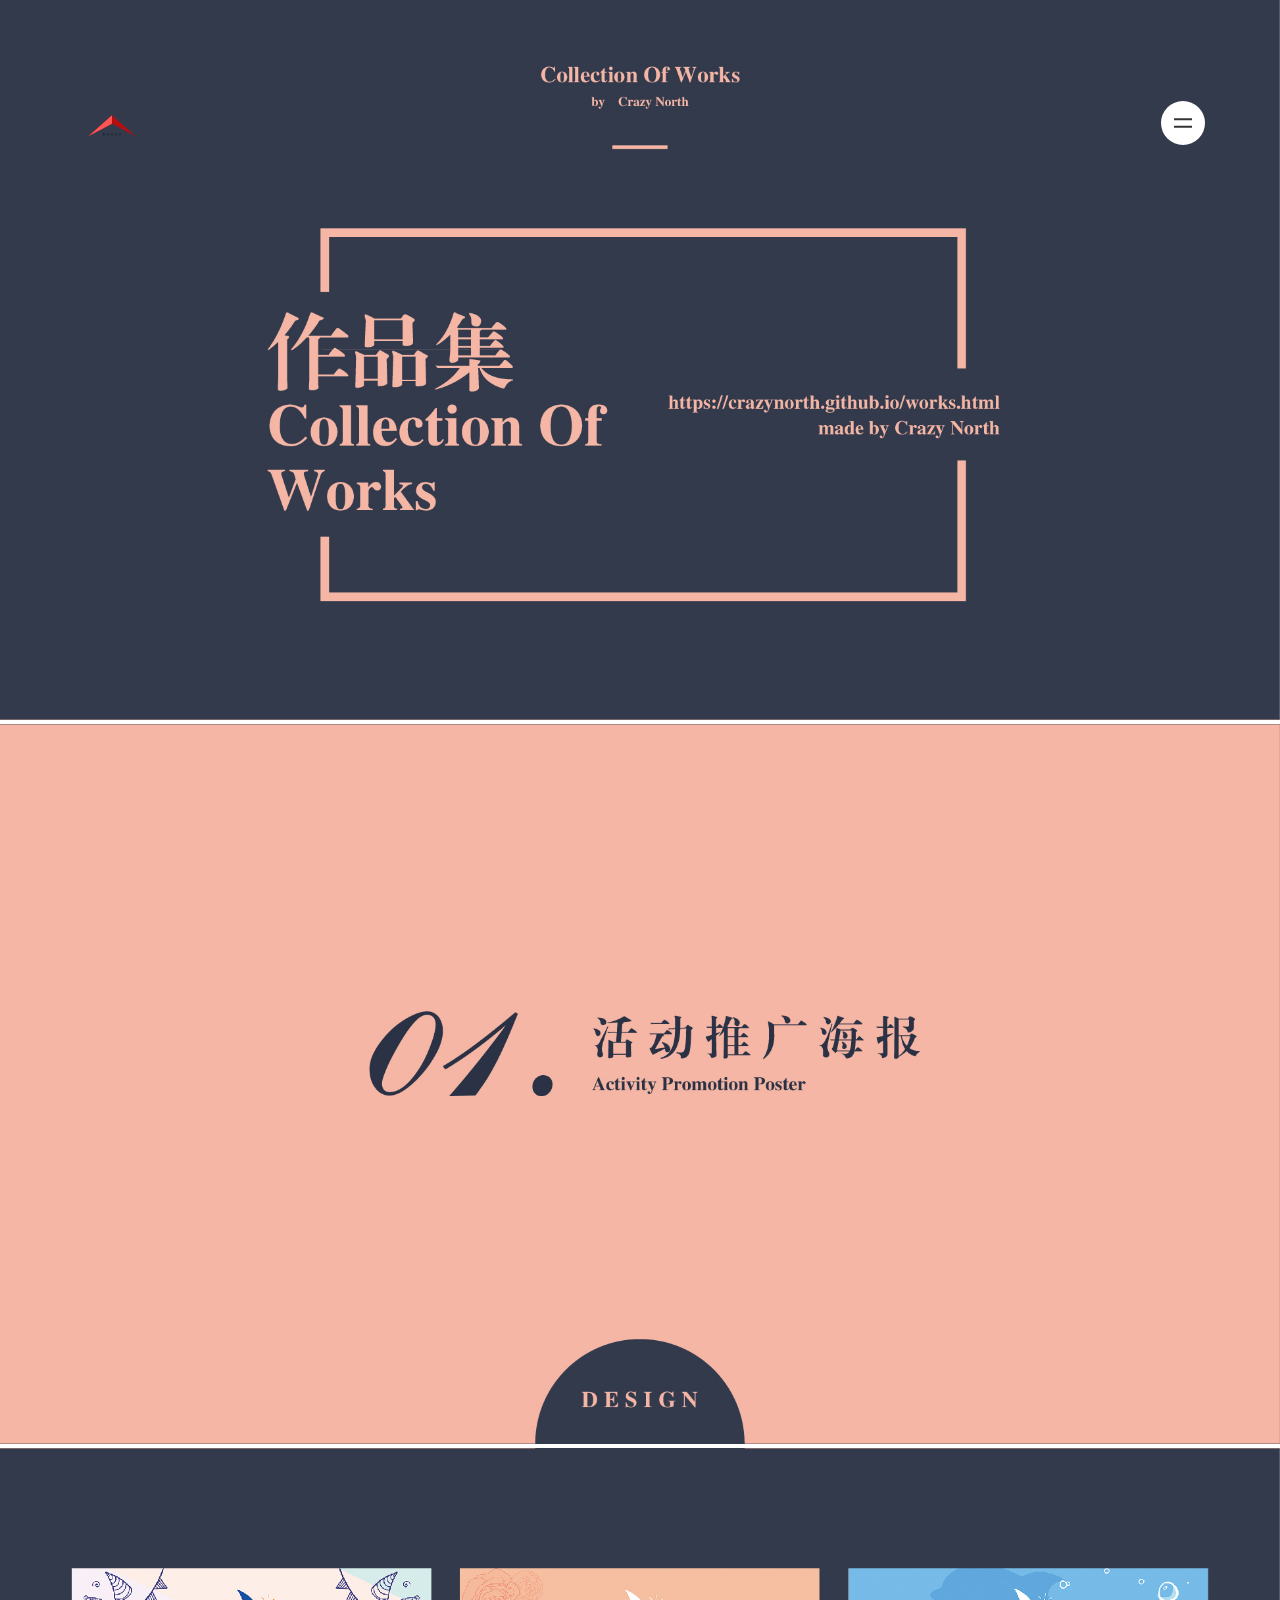
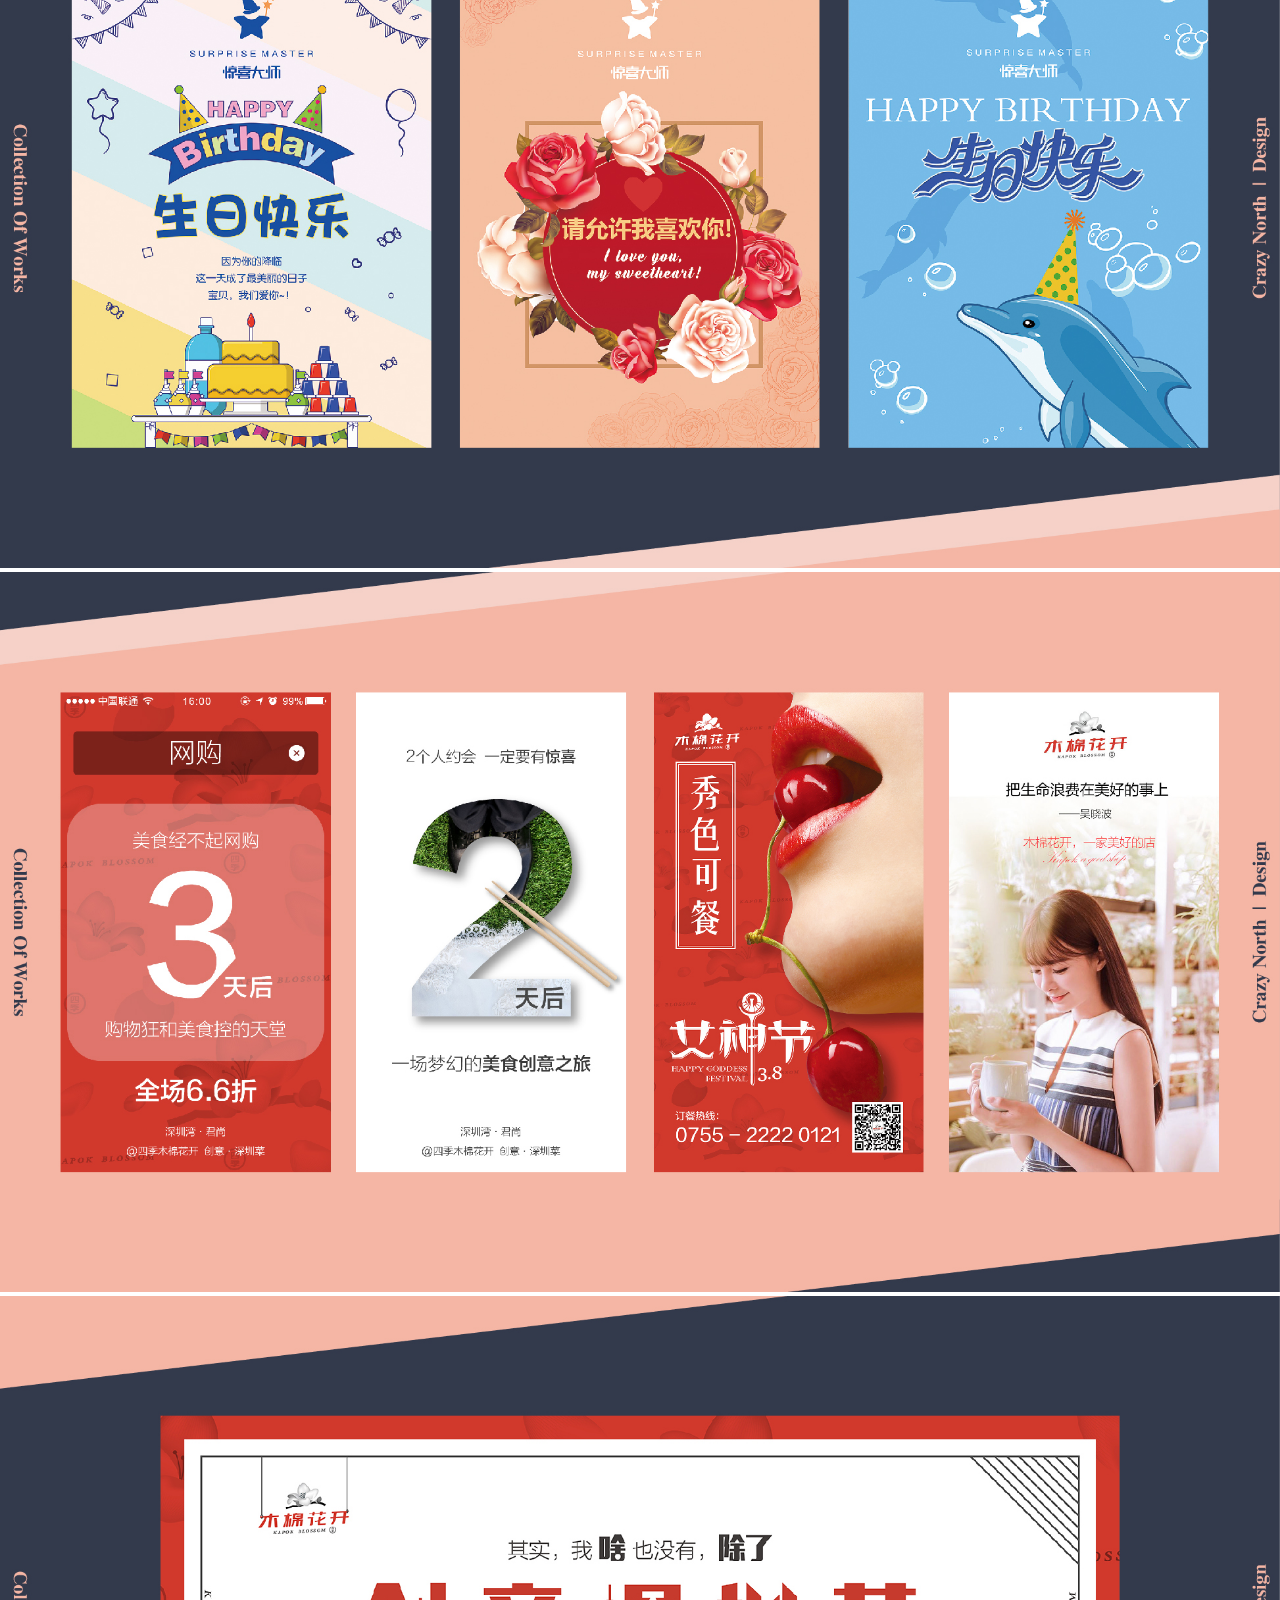
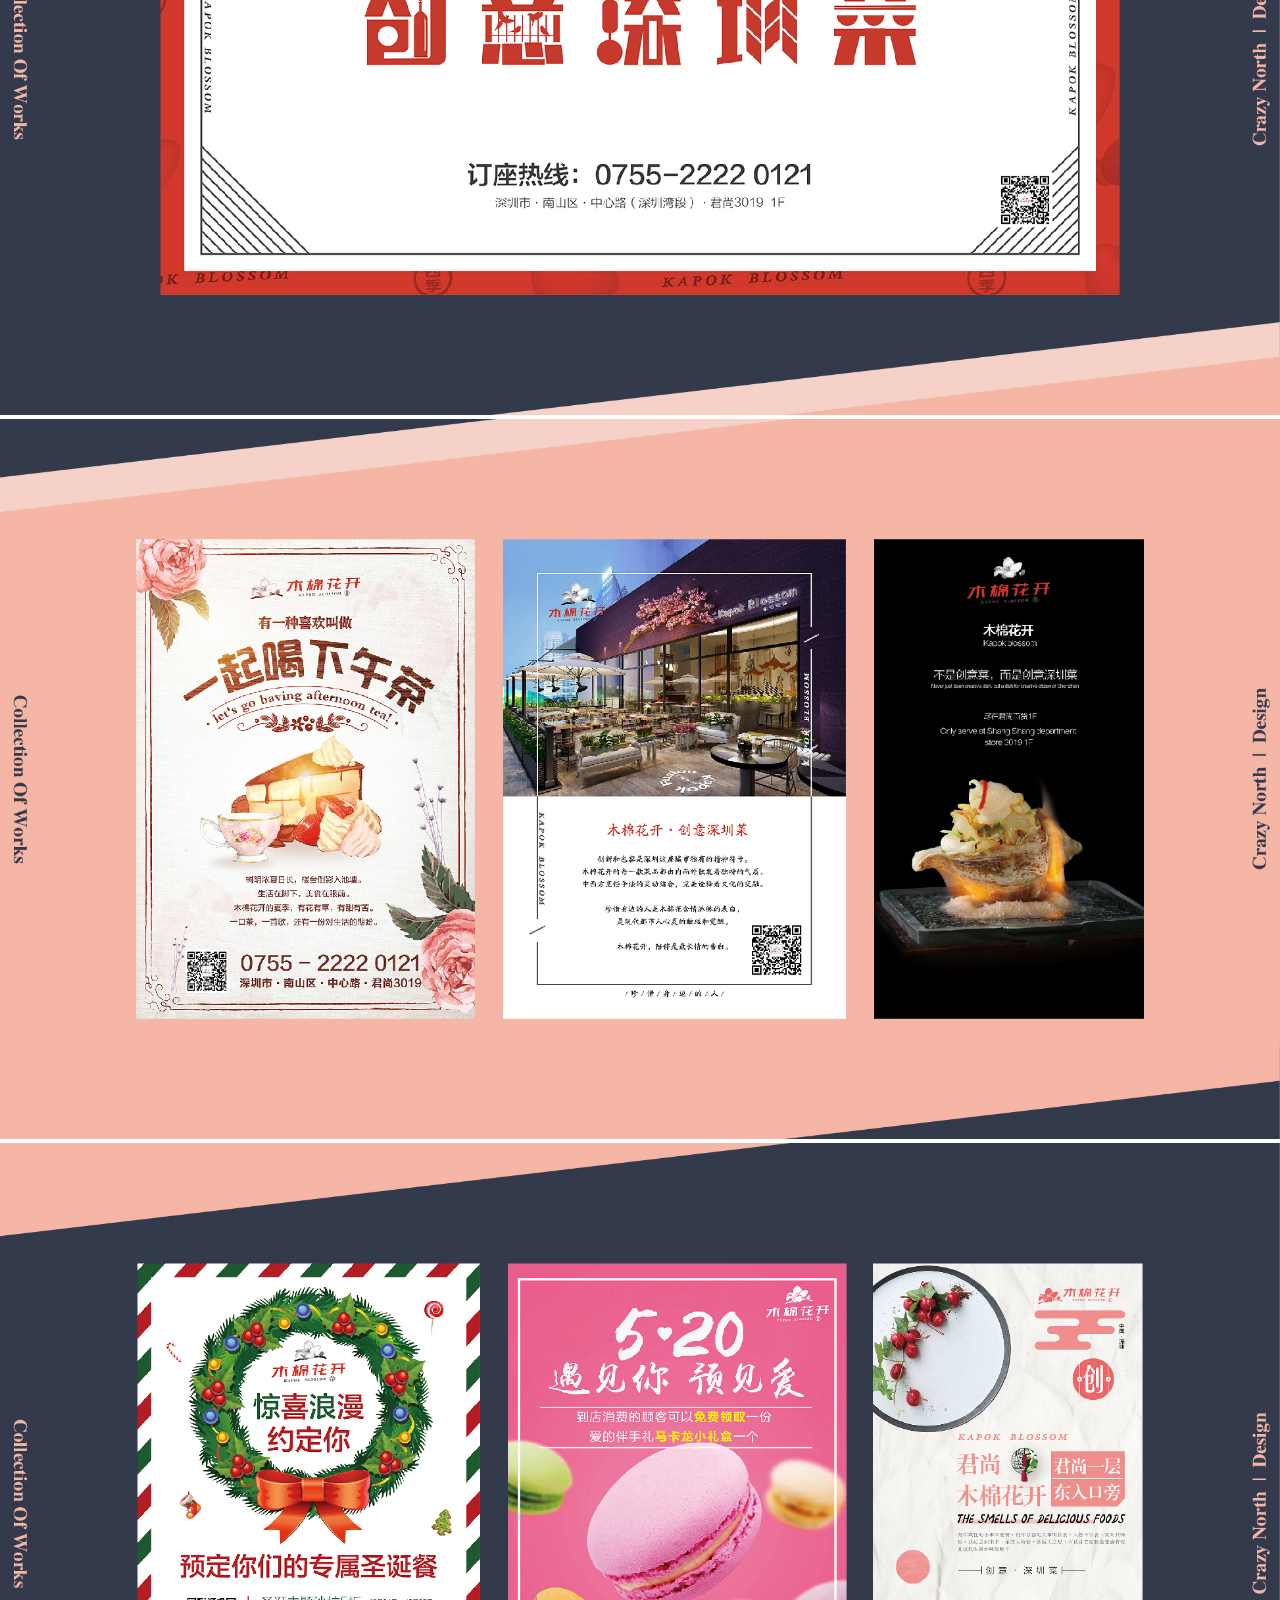
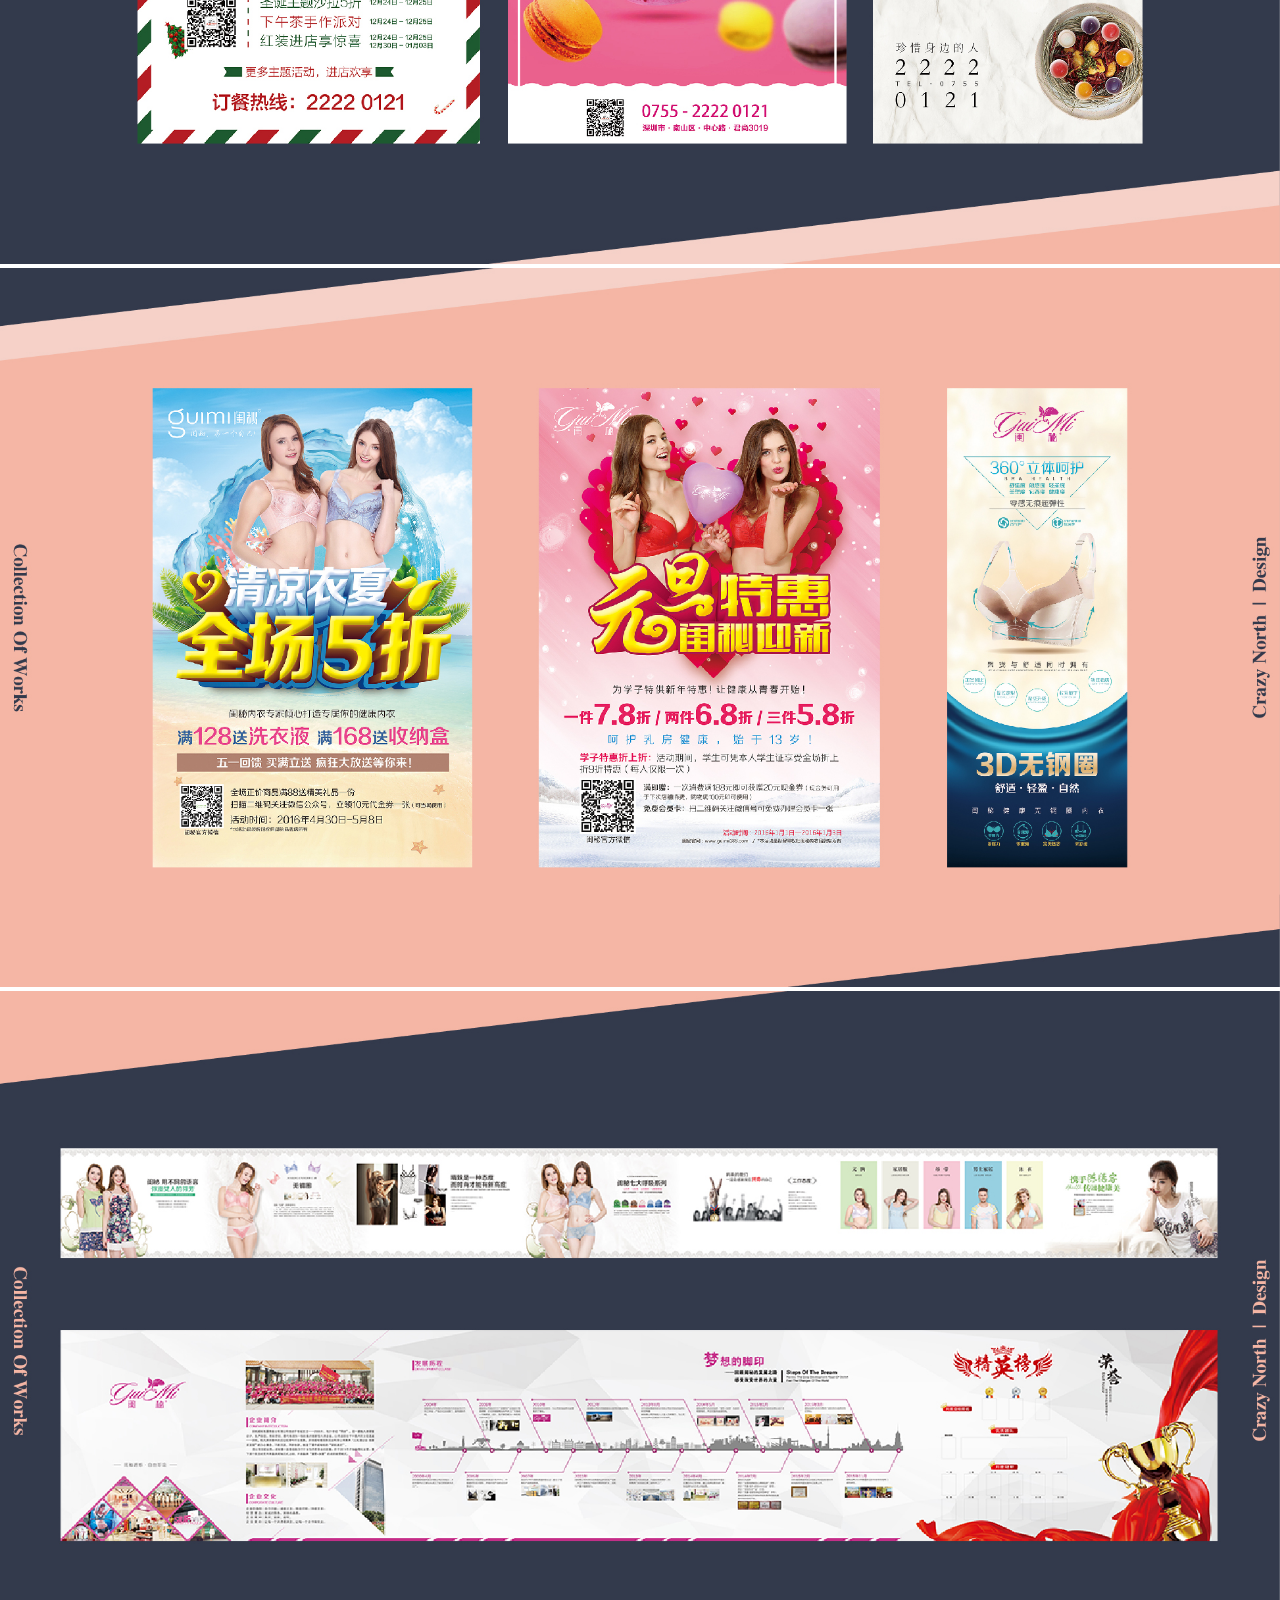
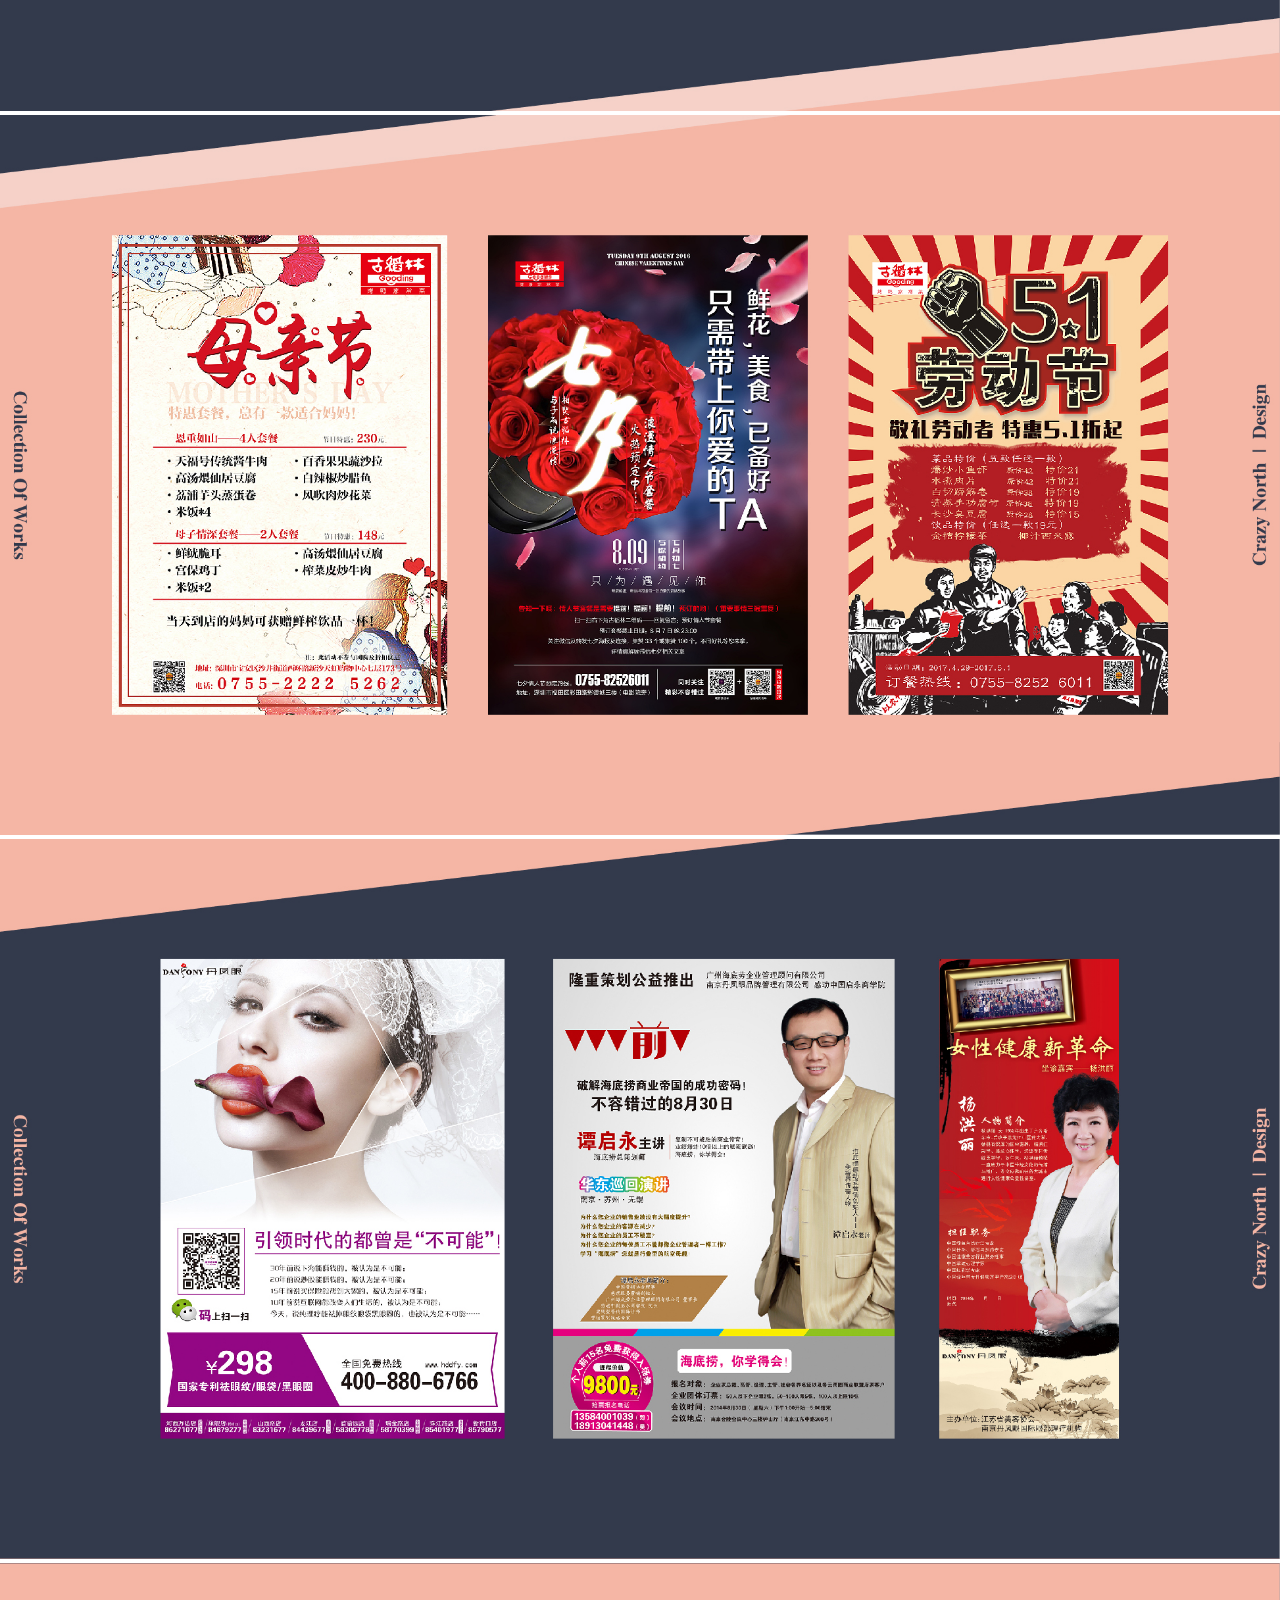
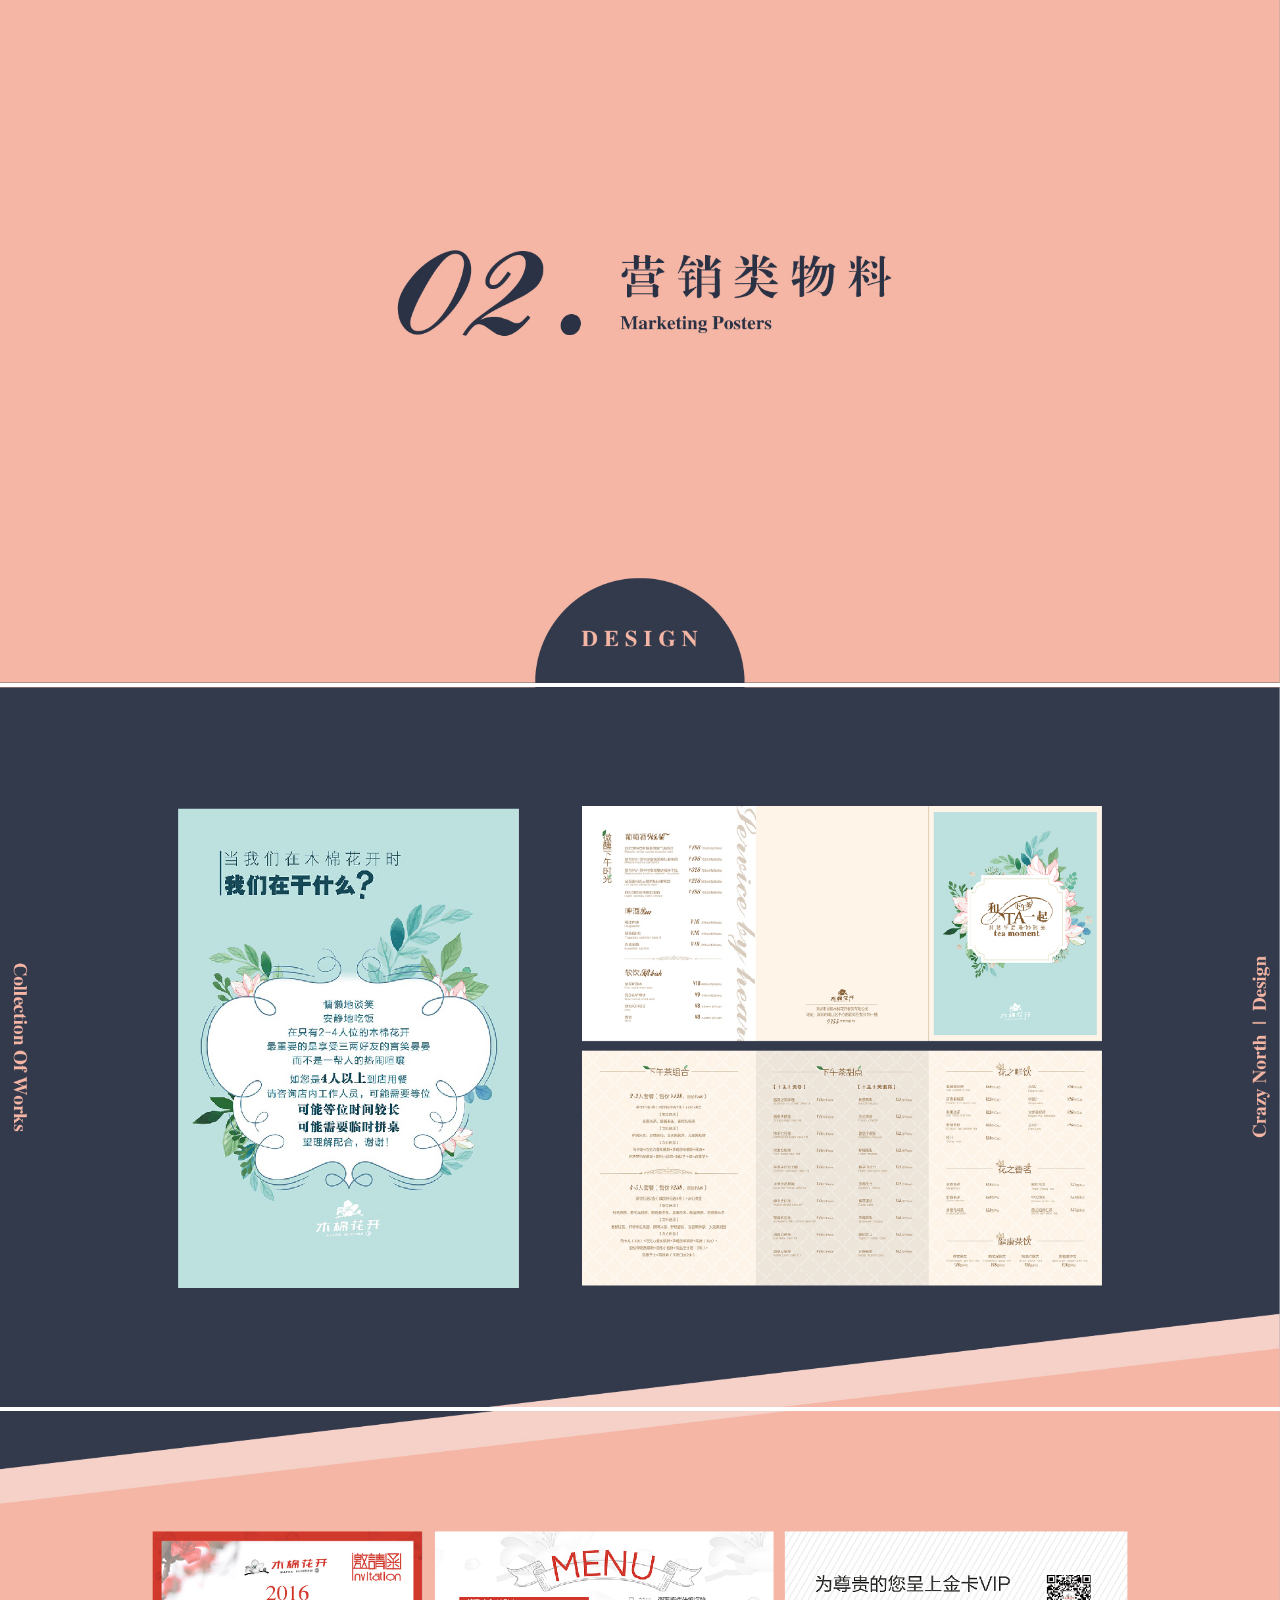
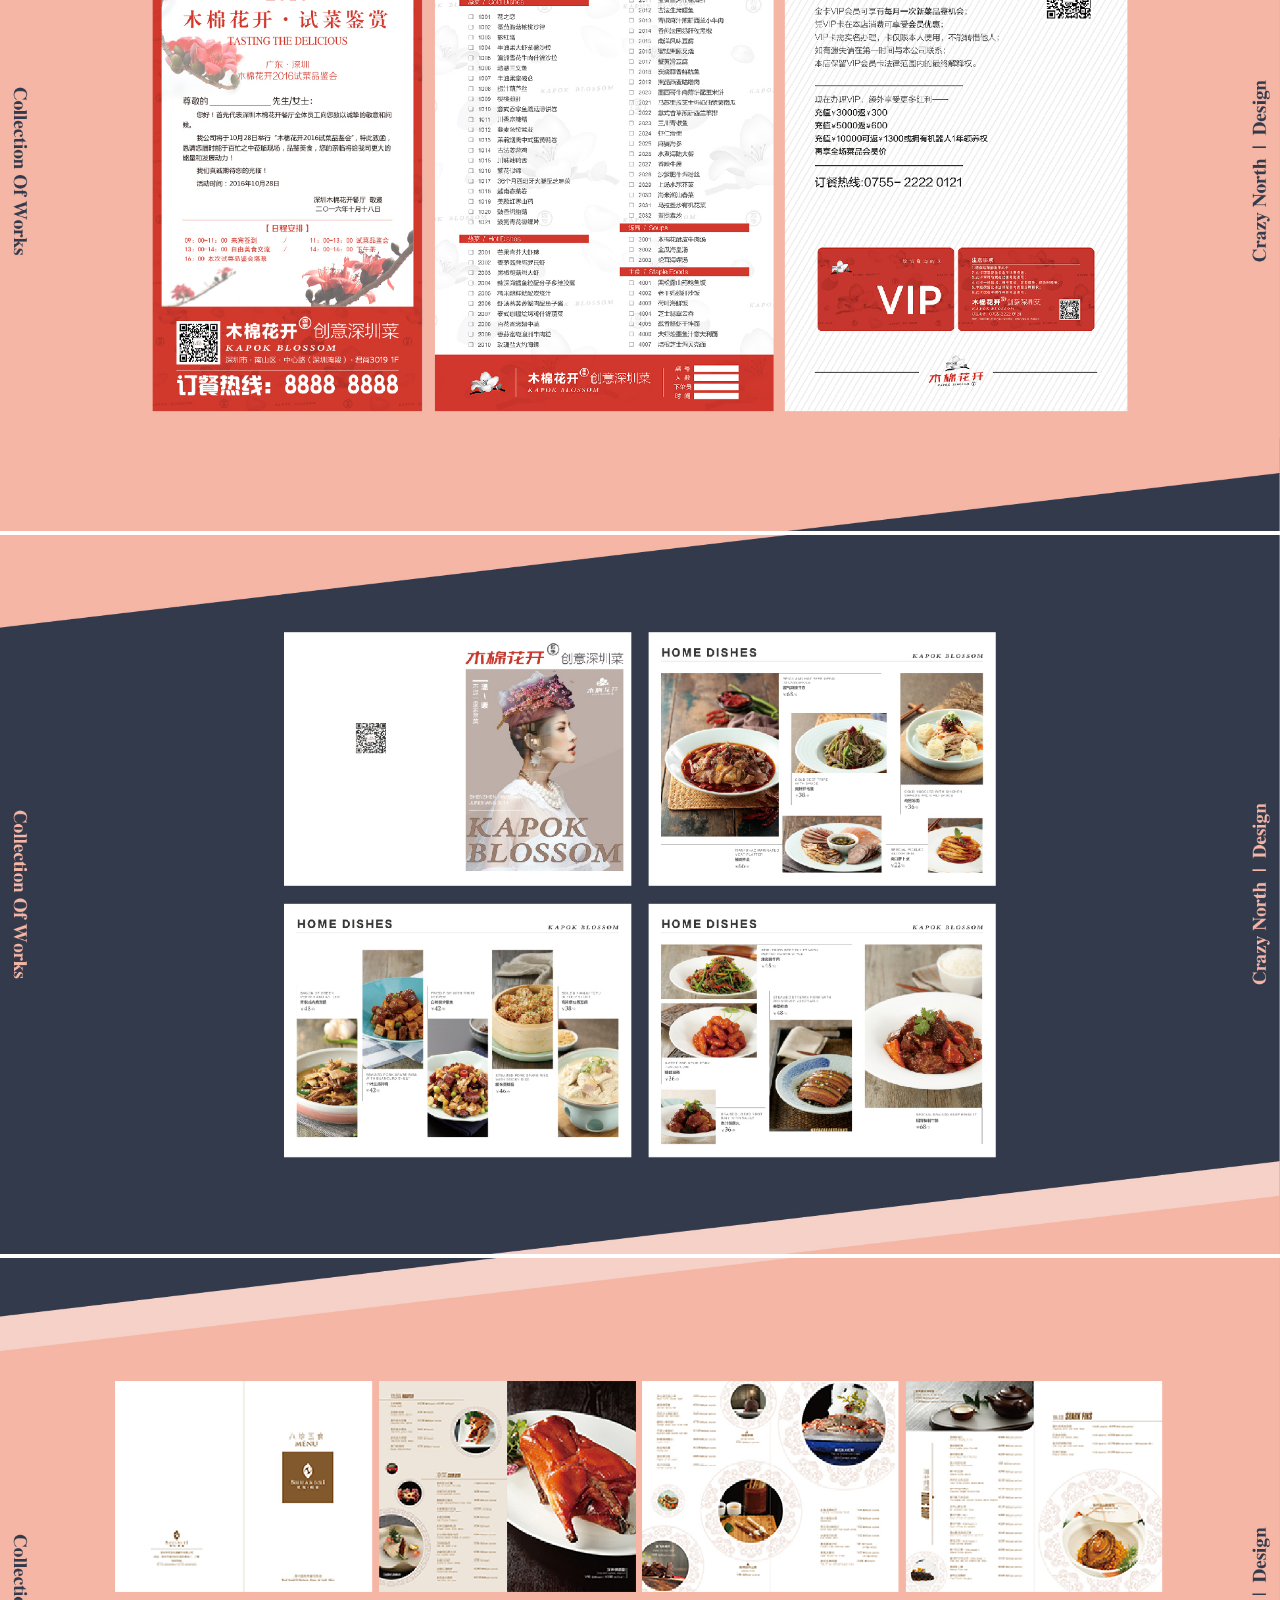
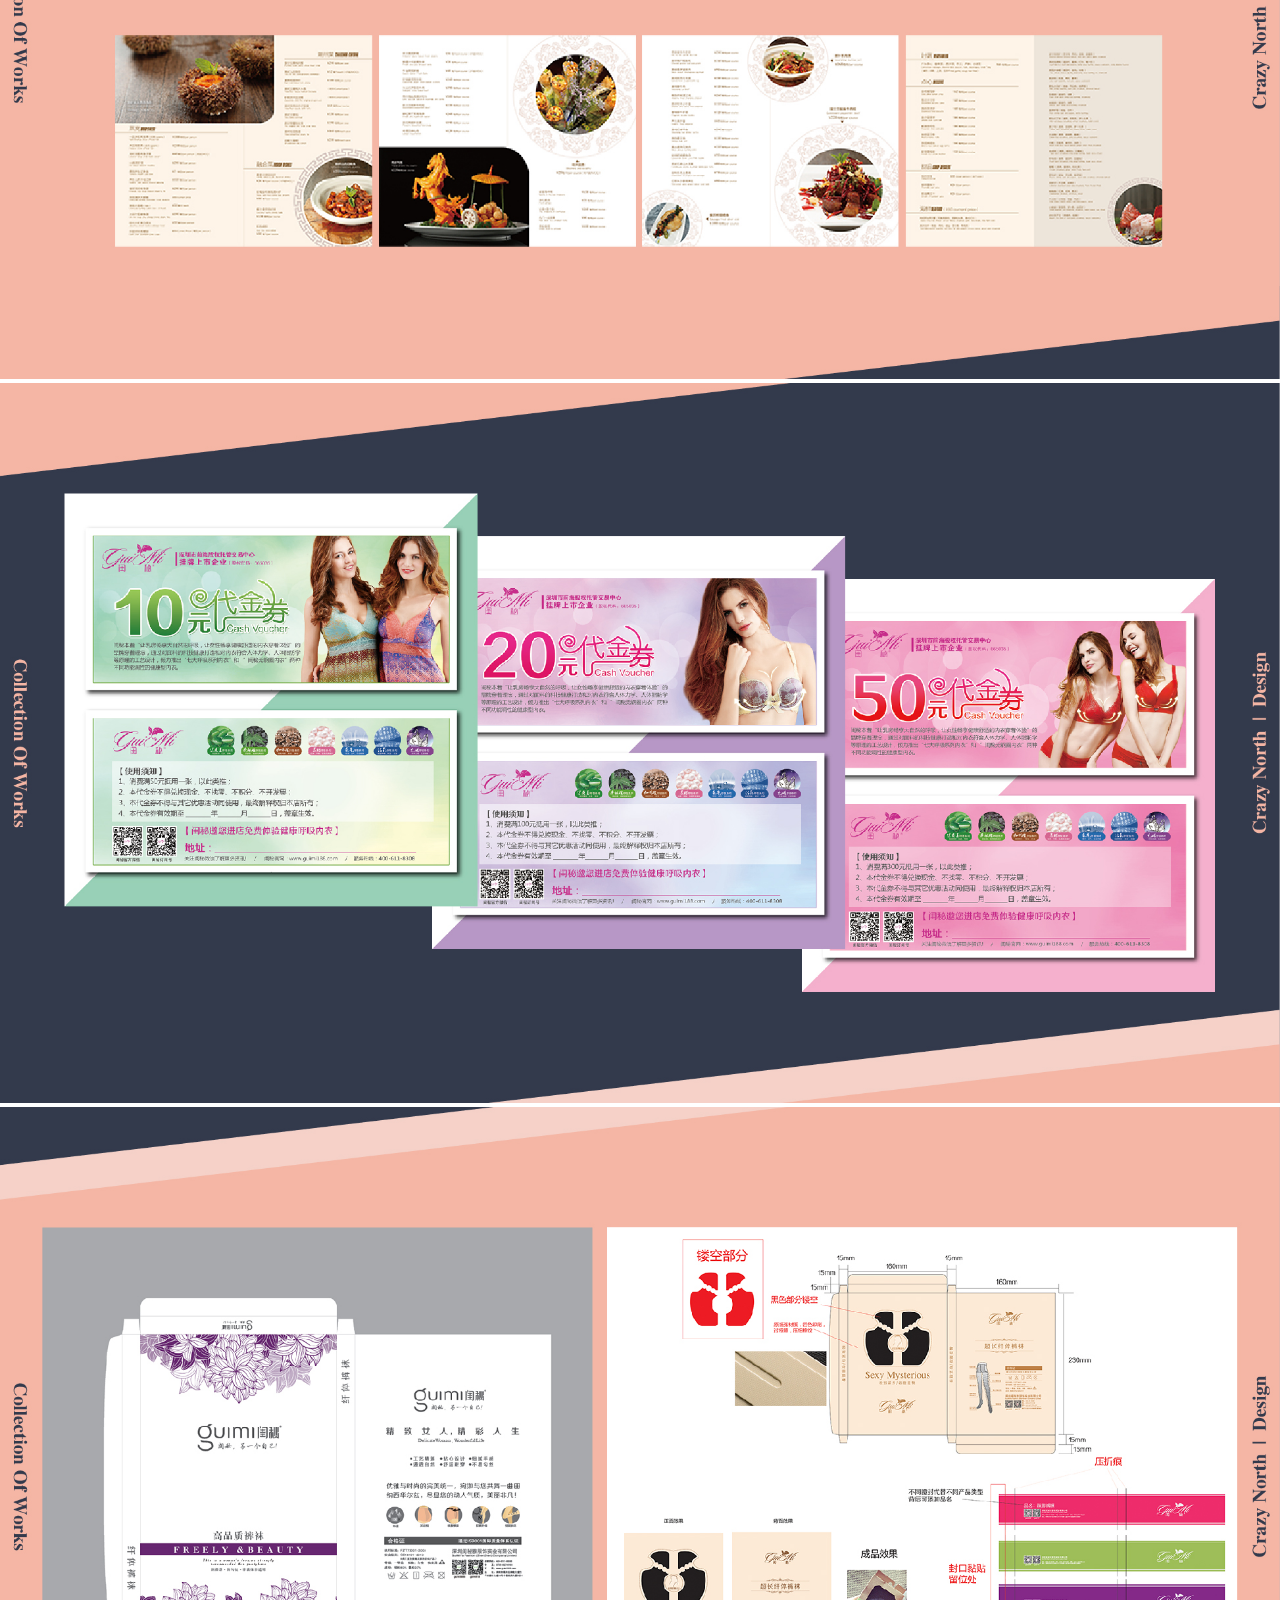
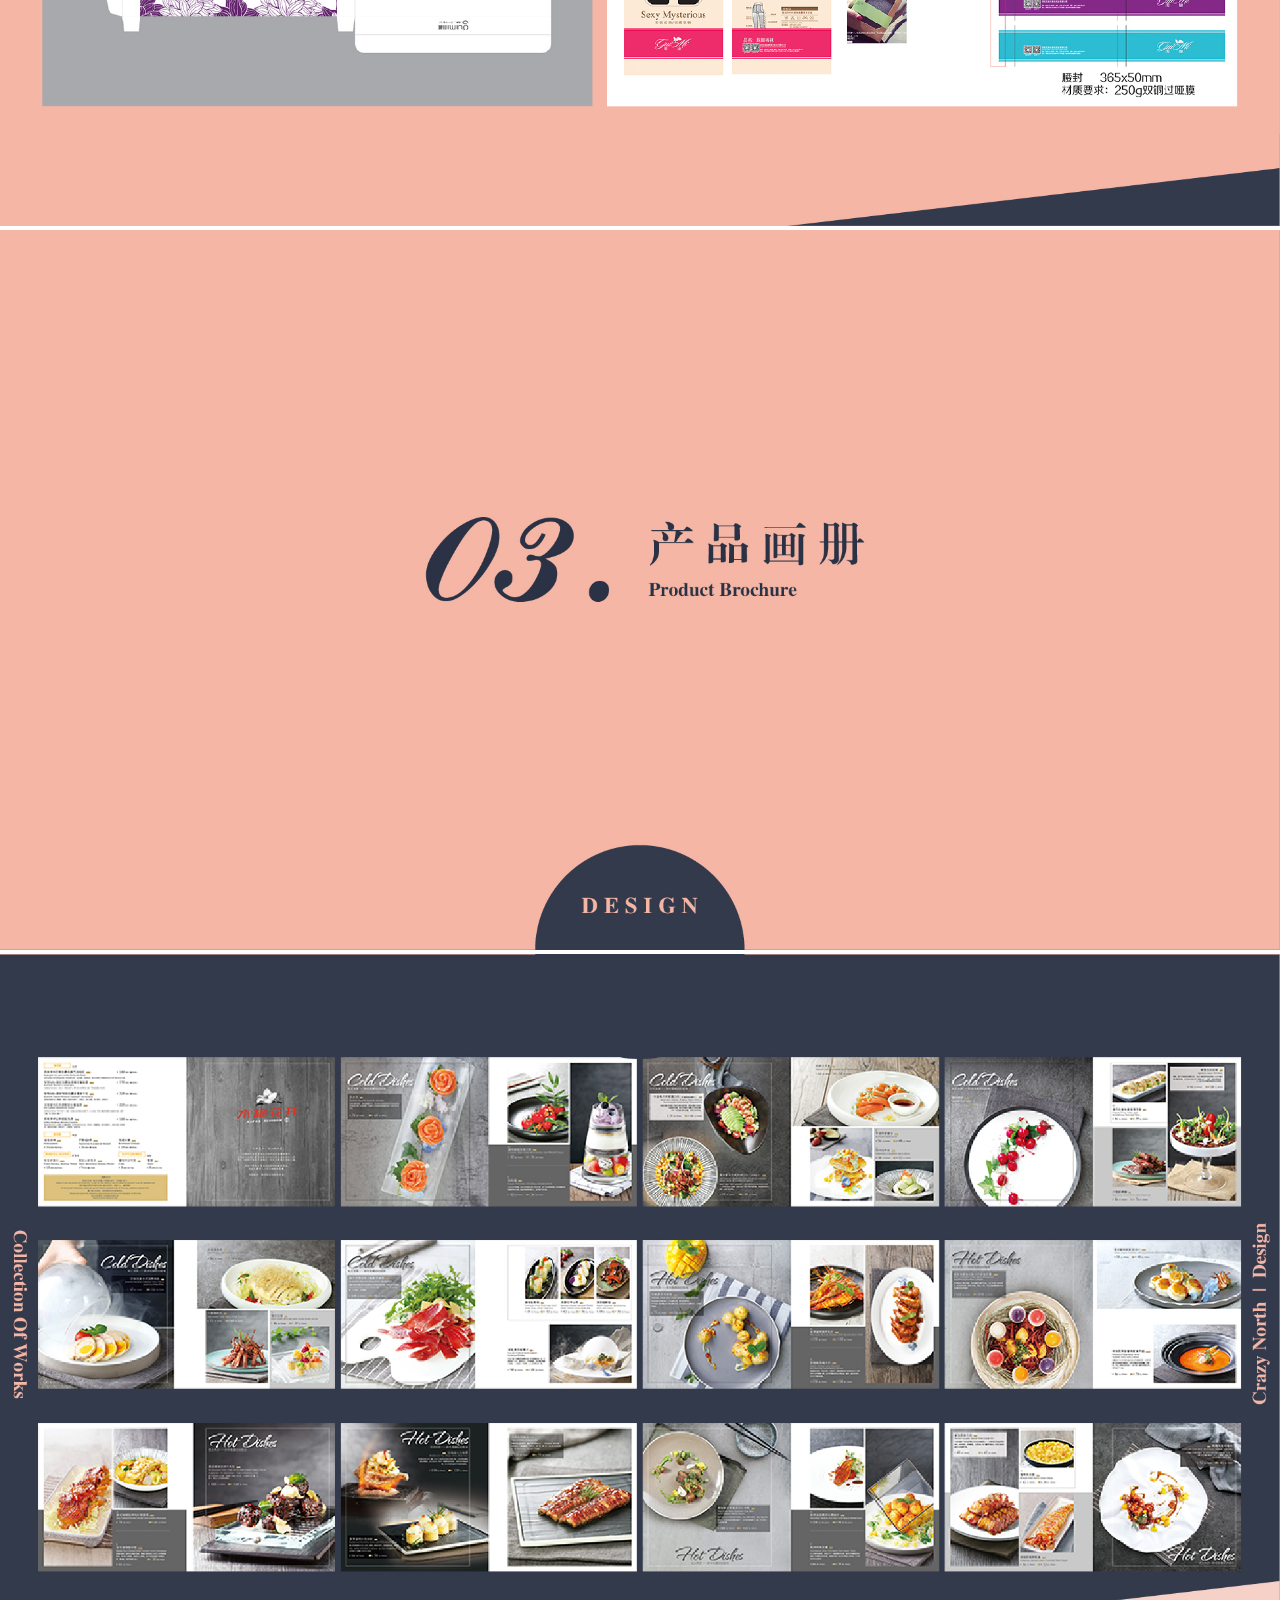
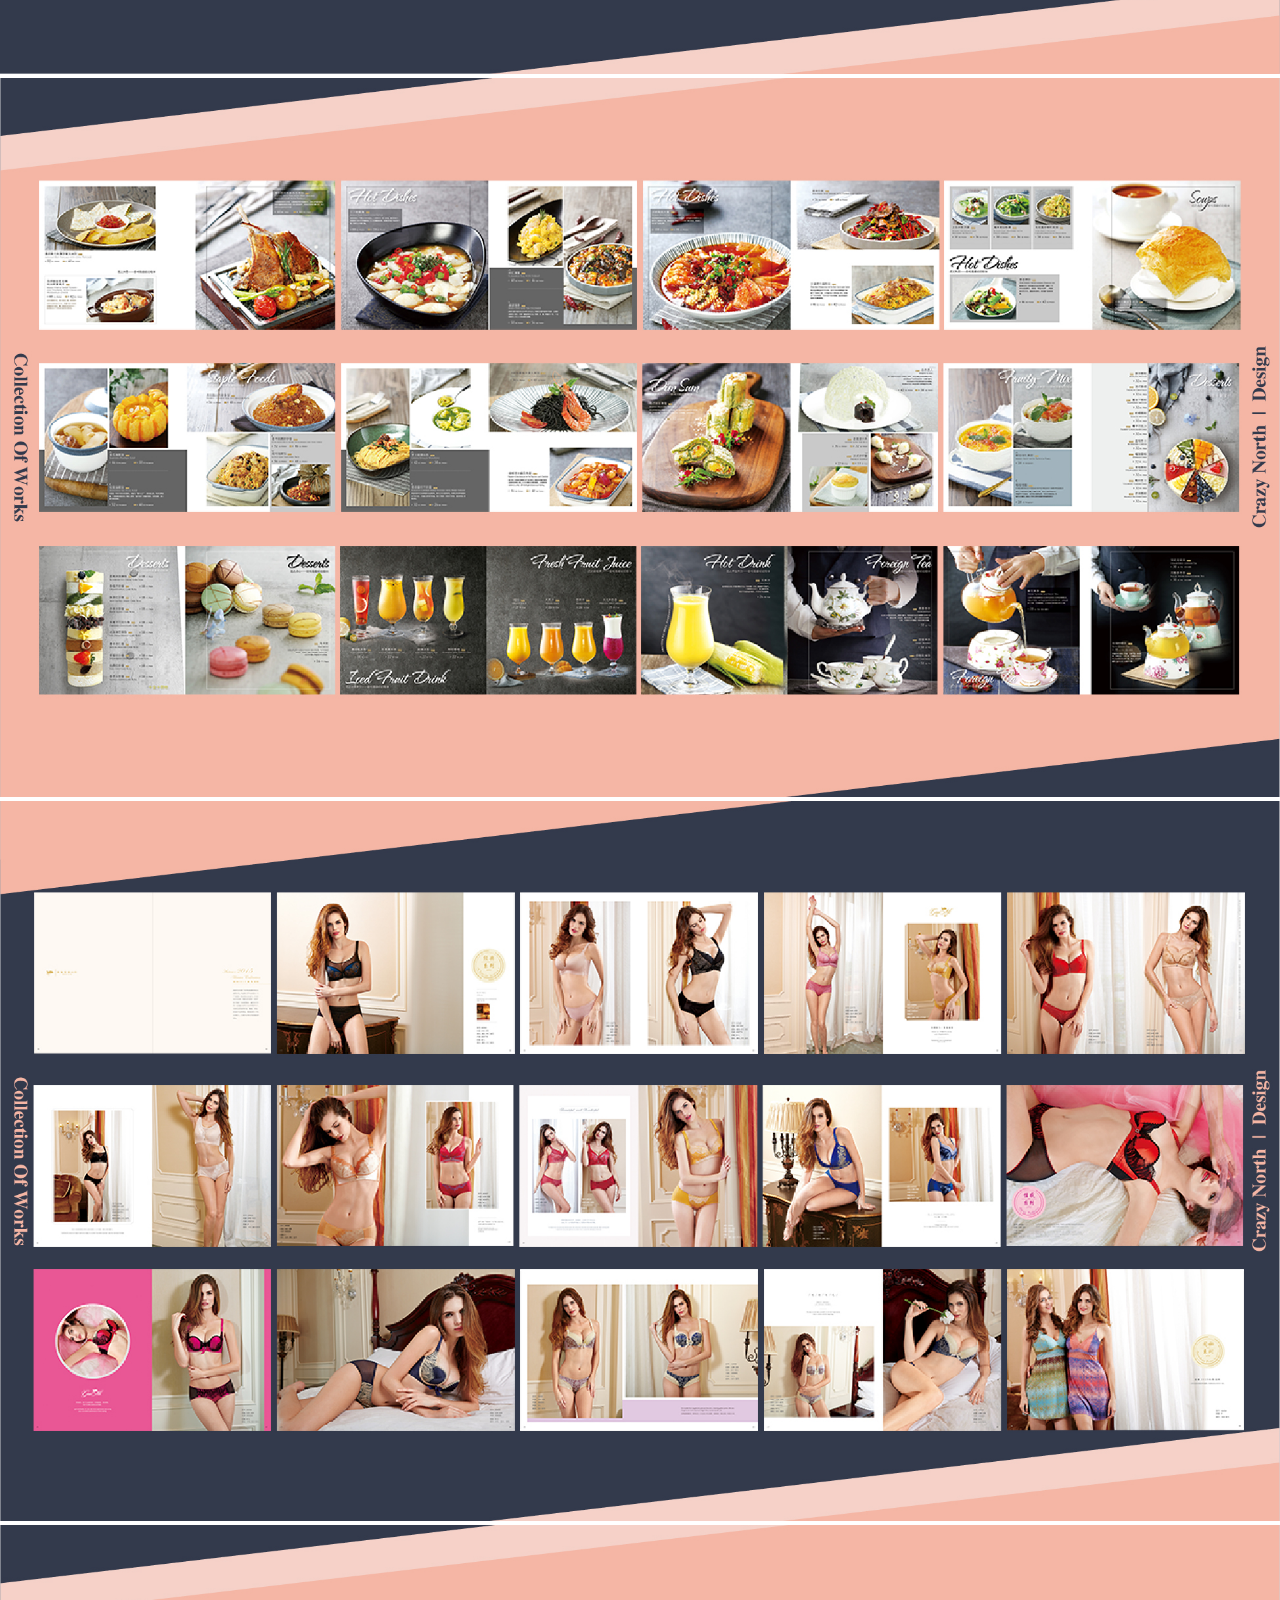
==== commit 17a05389: "work" ====
--- a/works.html
+++ b/works.html
@@ -119,43 +119,45 @@
 
 
 
-    <div>
-        <img src="images/works/work001.jpg" >
-        <img src="images/works/work002.jpg" >
-        <img src="images/works/work003.jpg" >
-        <img src="images/works/work004.jpg" >
-        <img src="images/works/work005.jpg" >
-        <img src="images/works/work006.jpg" >
-        <img src="images/works/work007.jpg" >
-        <img src="images/works/work008.jpg" >
-        <img src="images/works/work009.jpg" >
-        <img src="images/works/work010.jpg" >
-        <img src="images/works/work011.jpg" >
-        <img src="images/works/work012.jpg" >
-        <img src="images/works/work013.jpg" >
-        <img src="images/works/work014.jpg" >
-        <img src="images/works/work015.jpg" >
-        <img src="images/works/work016.jpg" >
-        <img src="images/works/work017.jpg" >
-        <img src="images/works/work018.jpg" >
-        <img src="images/works/work019.jpg" >
-        <img src="images/works/work020.jpg" >
-        <img src="images/works/work021.jpg" >
-        <img src="images/works/work022.jpg" >
-        <img src="images/works/work023.jpg" >
-        <img src="images/works/work024.jpg" >
-        <img src="images/works/work025.jpg" >
-        <img src="images/works/work026.jpg" >
-        <img src="images/works/work027.jpg" >
-        <img src="images/works/work028.jpg" >
-        <img src="images/works/work029.jpg" >
-        <img src="images/works/work030.jpg" >
-        <img src="images/works/work031.jpg" >
-        <img src="images/works/work032.jpg" >
-        <img src="images/works/work033.jpg" >
-        <img src="images/works/work034.jpg" >
-        <img src="images/works/work035.jpg" >
-        <img src="images/works/work036.jpg" >
+    <div >
+        <img src="images/works/work-01.jpg" >
+        <img src="images/works/work-02.jpg" >
+        <img src="images/works/work-03.jpg" >
+        <img src="images/works/work-04.jpg" >
+        <img src="images/works/work-05.jpg" >
+        <img src="images/works/work-06.jpg" >
+        <img src="images/works/work-07.jpg" >
+        <img src="images/works/work-08.jpg" >
+        <img src="images/works/work-09.jpg" >
+        <img src="images/works/work-10.jpg" >
+        <img src="images/works/work-11.jpg" >
+        <img src="images/works/work-12.jpg" >
+        <img src="images/works/work-13.jpg" >
+        <img src="images/works/work-14.jpg" >
+        <img src="images/works/work-15.jpg" >
+        <img src="images/works/work-16.jpg" >
+        <img src="images/works/work-17.jpg" >
+        <img src="images/works/work-18.jpg" >
+        <img src="images/works/work-19.jpg" >
+        <img src="images/works/work-20.jpg" >
+        <img src="images/works/work-21.jpg" >
+        <img src="images/works/work-22.jpg" >
+        <img src="images/works/work-23.jpg" >
+        <img src="images/works/work-24.jpg" >
+        <img src="images/works/work-25.jpg" >
+        <img src="images/works/work-26.jpg" >
+        <img src="images/works/work-27.jpg" >
+        <img src="images/works/work-28.jpg" >
+        <img src="images/works/work-29.jpg" >
+        <img src="images/works/work-30.jpg" >
+        <img src="images/works/work-31.jpg" >
+        <img src="images/works/work-32.jpg" >
+        <img src="images/works/work-33.jpg" >
+        <img src="images/works/work-34.jpg" >
+        <img src="images/works/work-35.jpg" >
+        <img src="images/works/work-36.jpg" >
+        <img src="images/works/work-37.jpg" >
+        <img src="images/works/work-38.jpg" >
     </div>
 
 
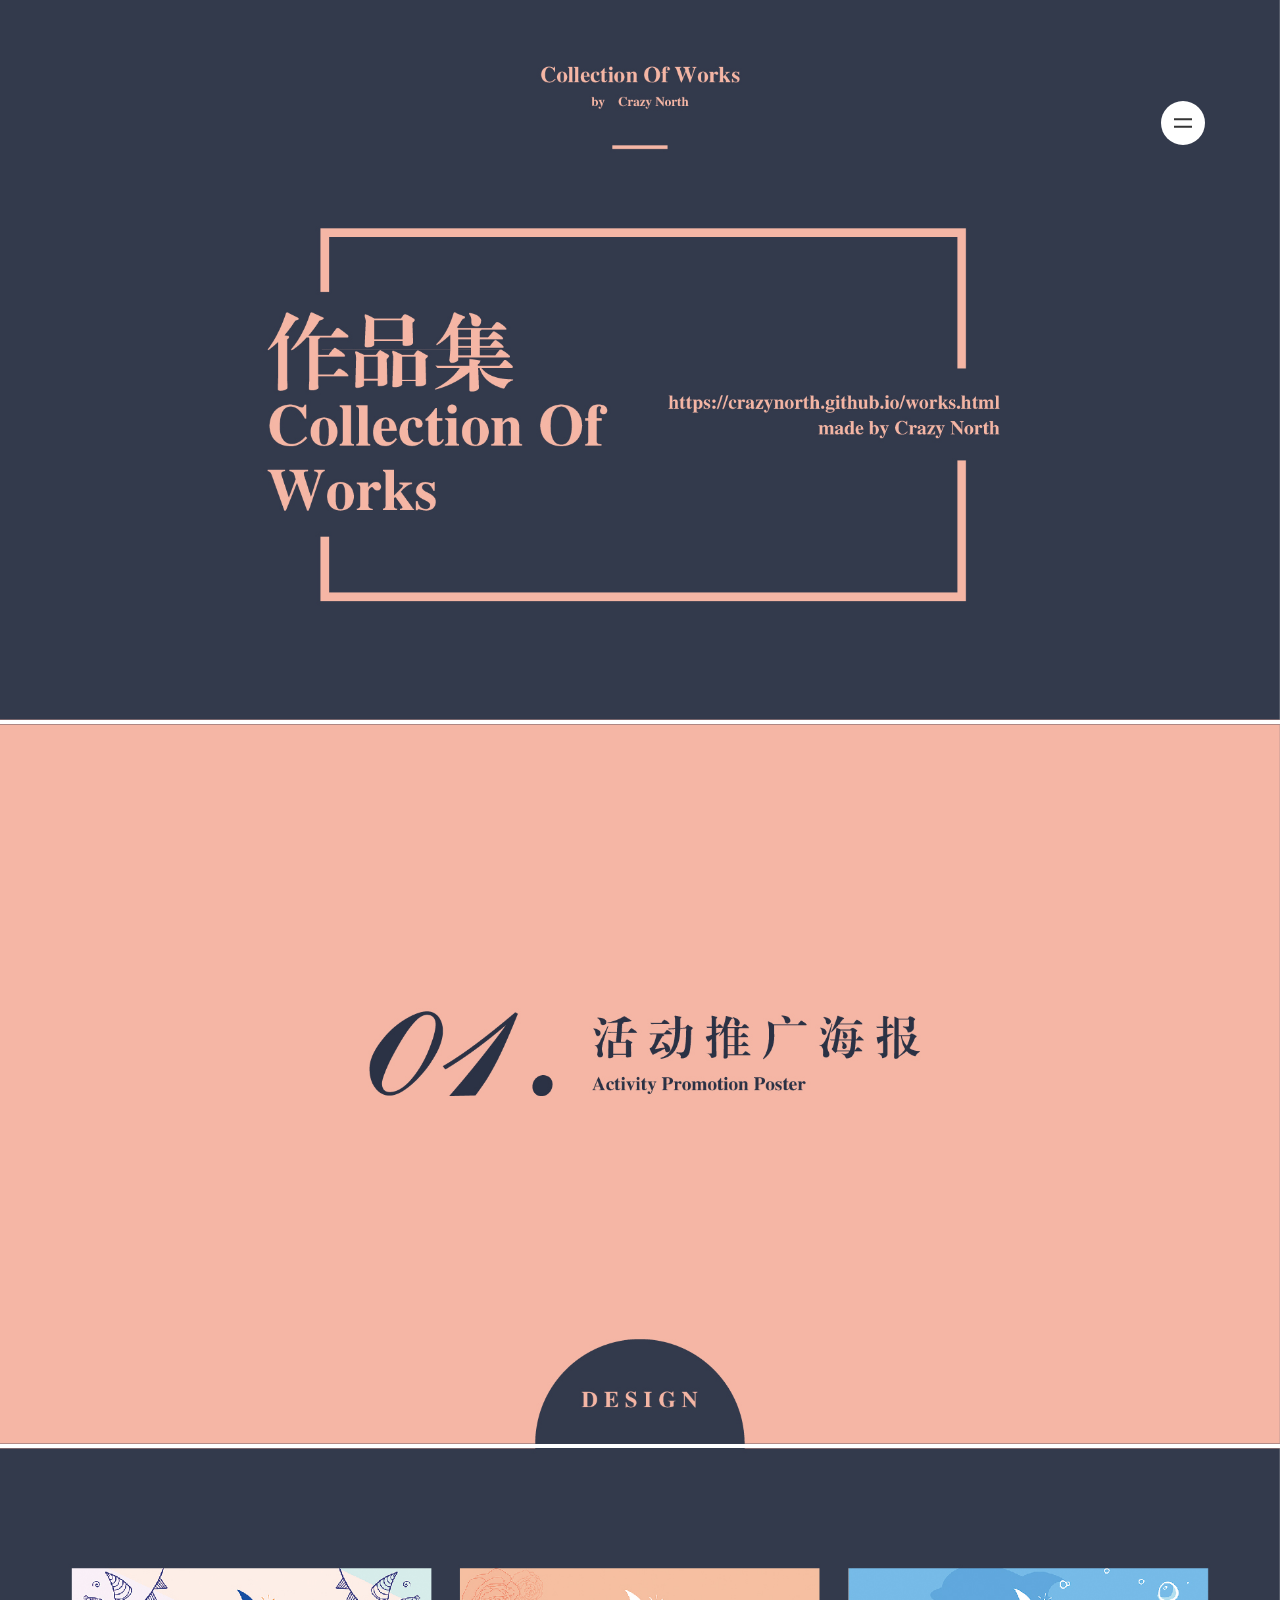
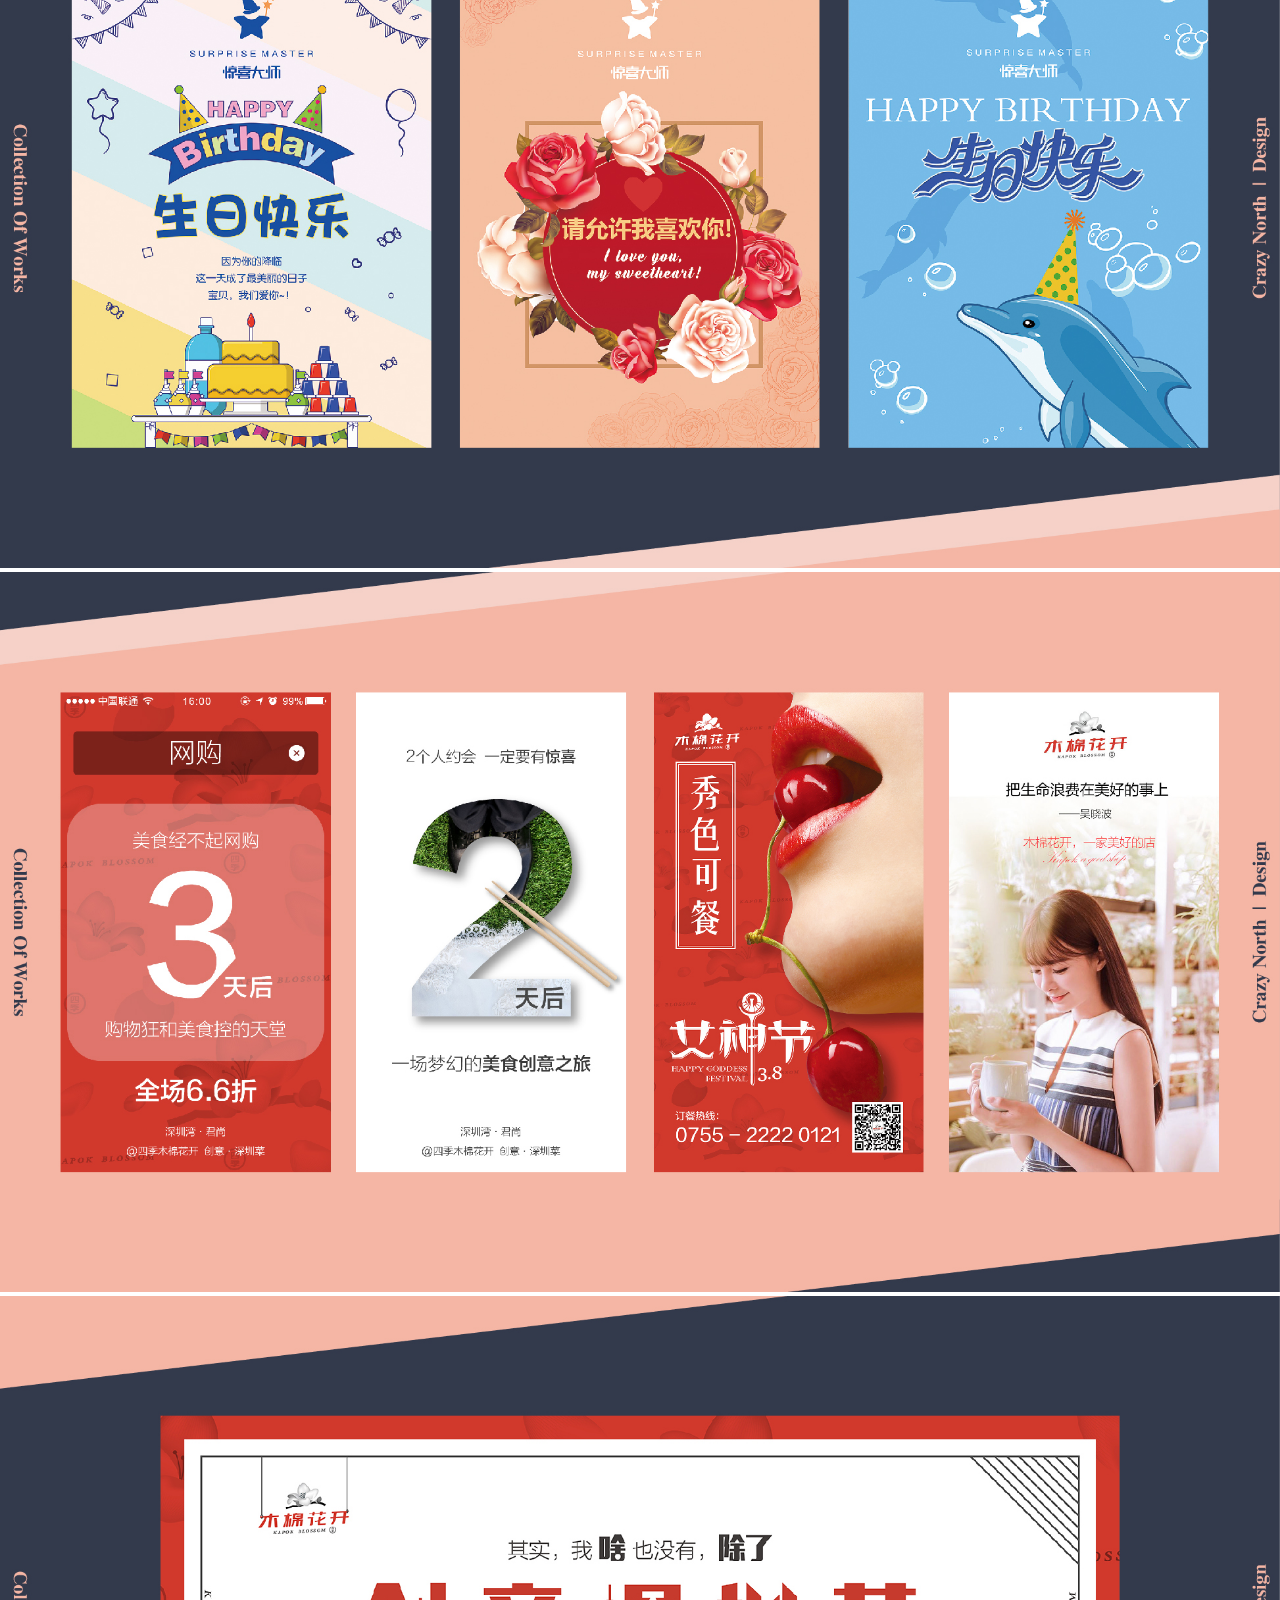
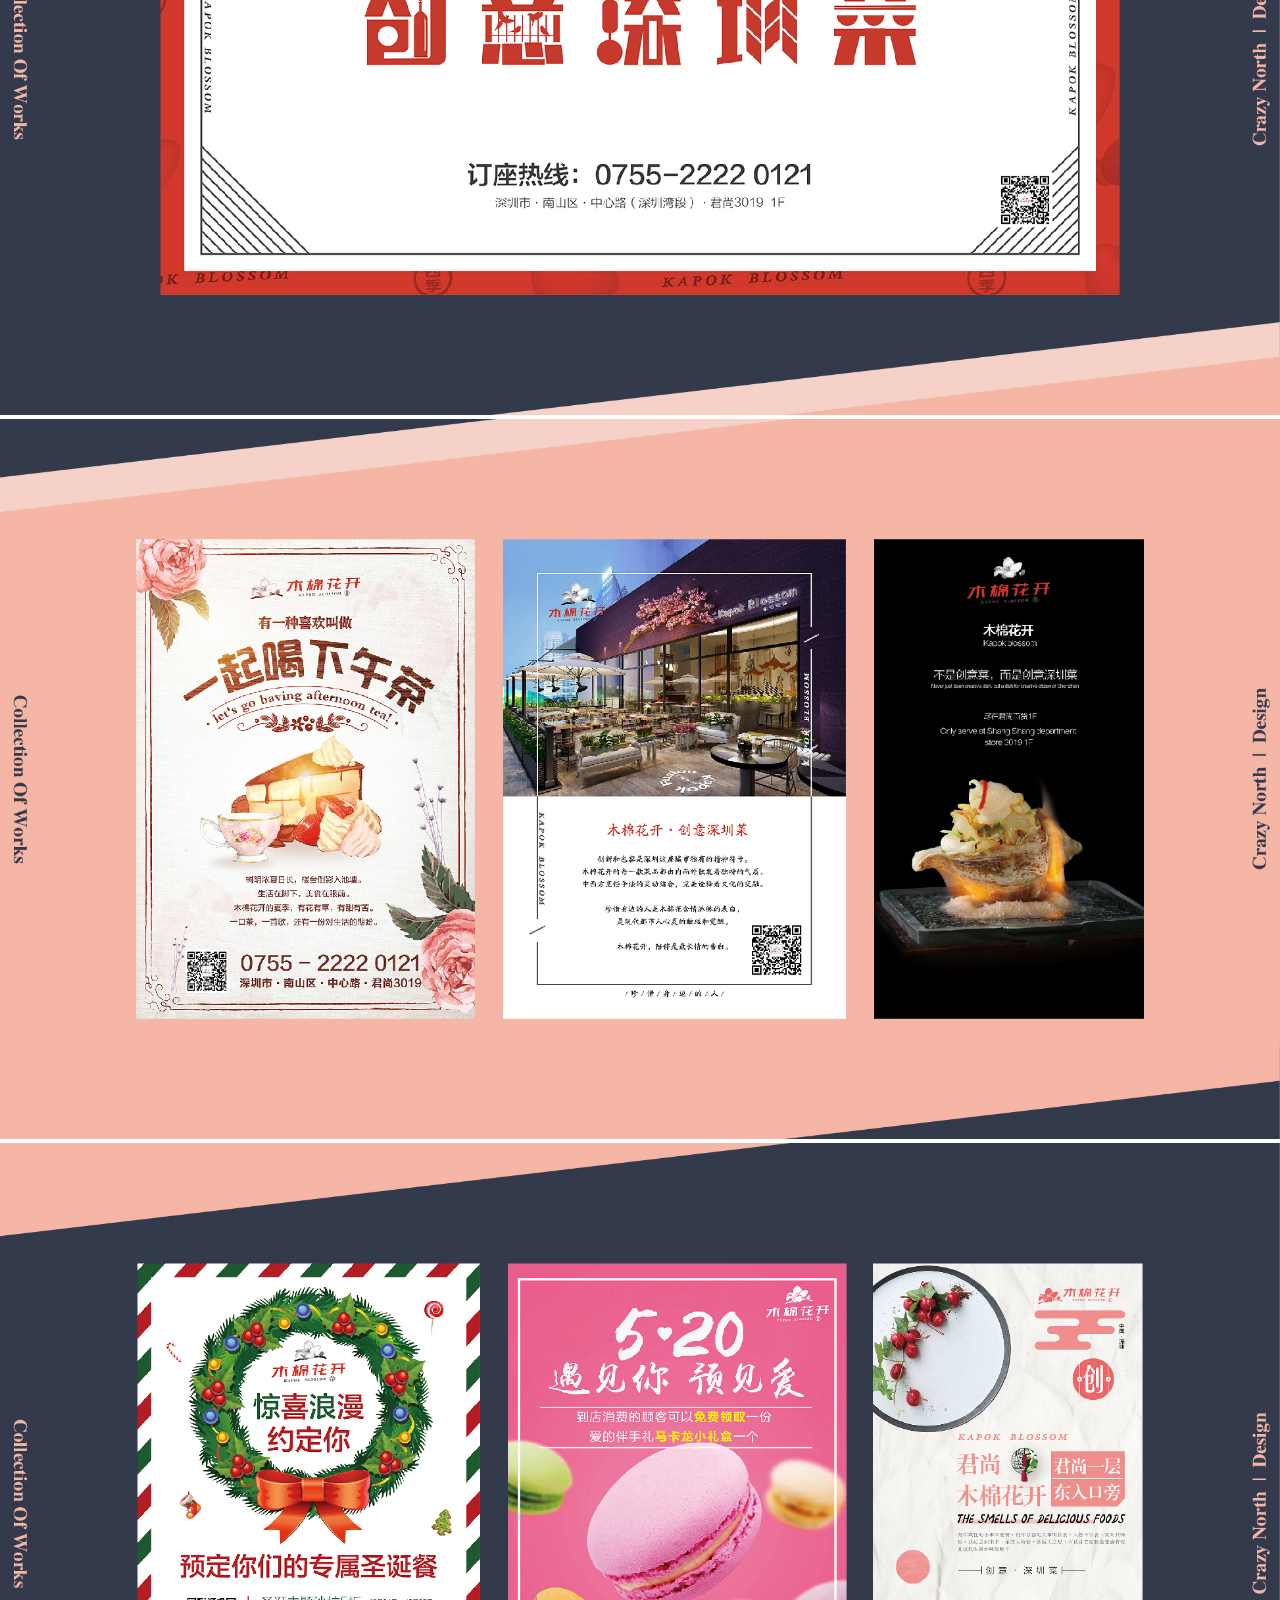
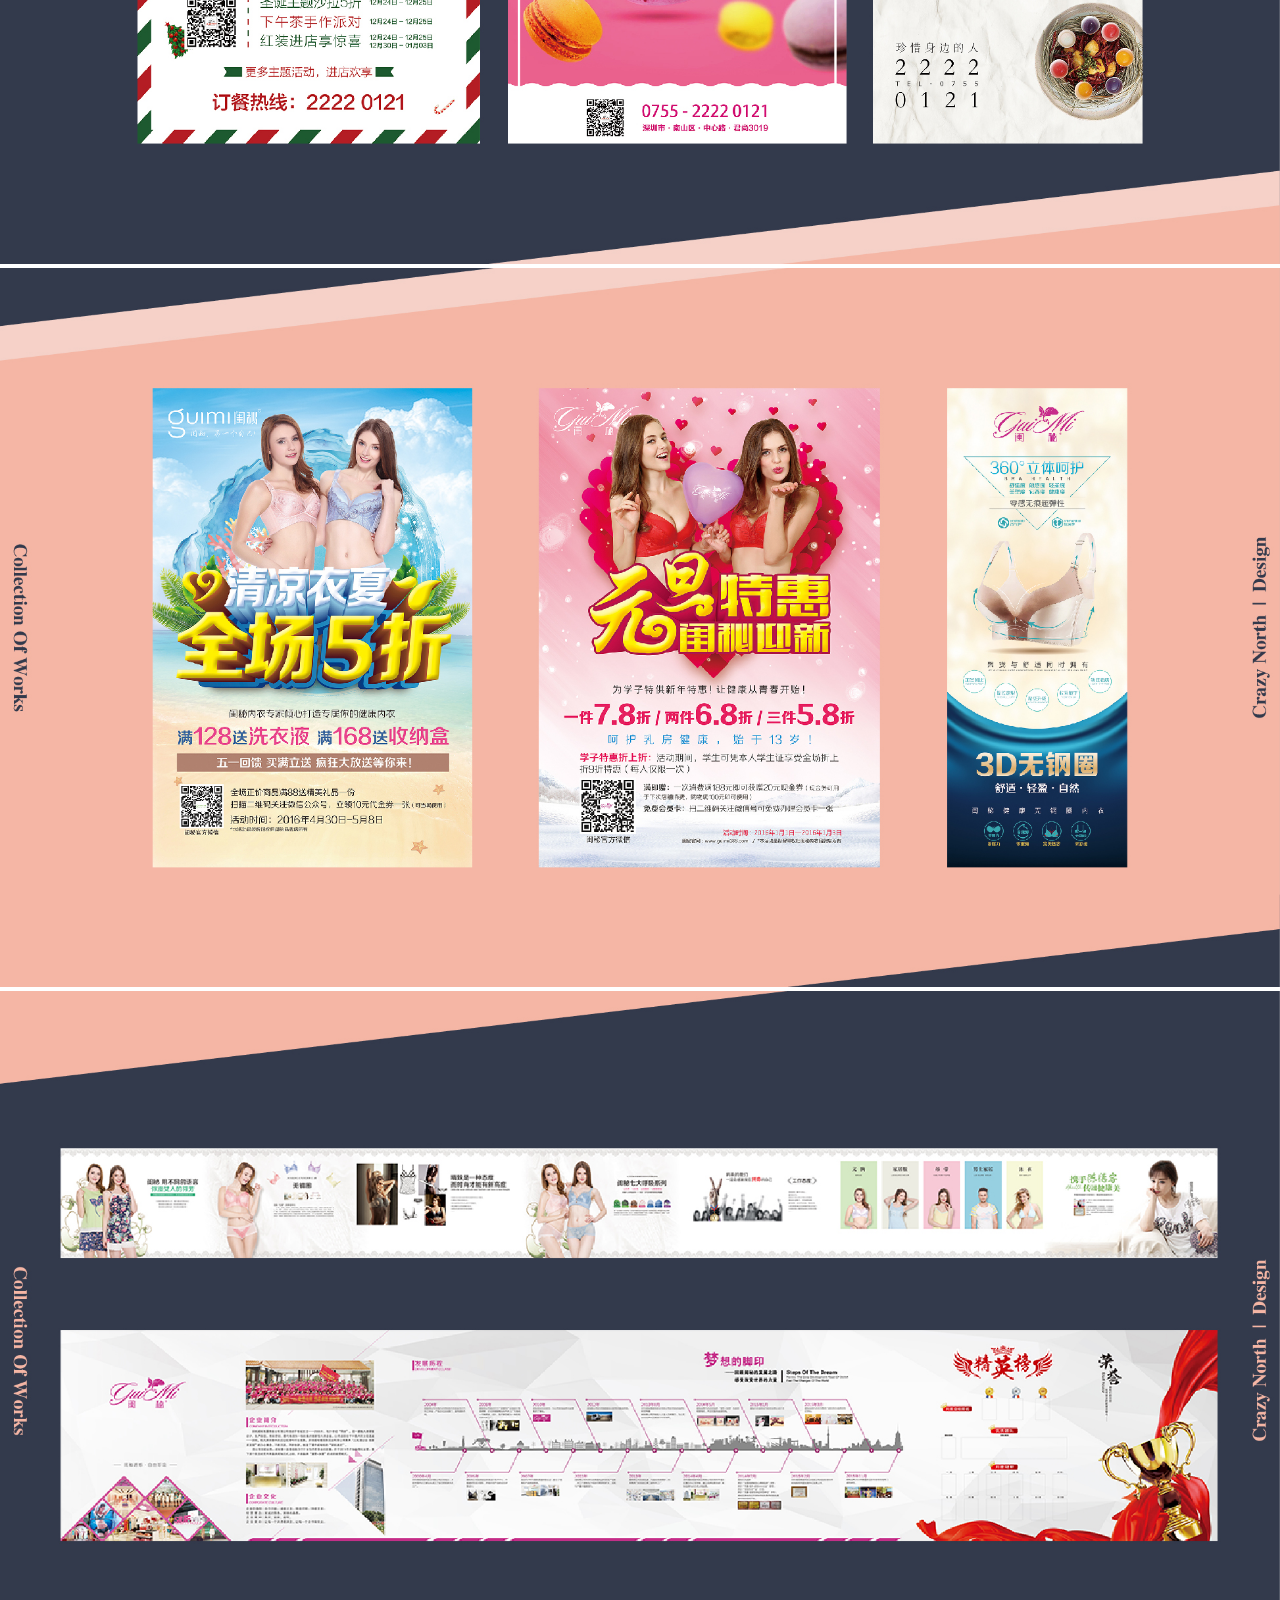
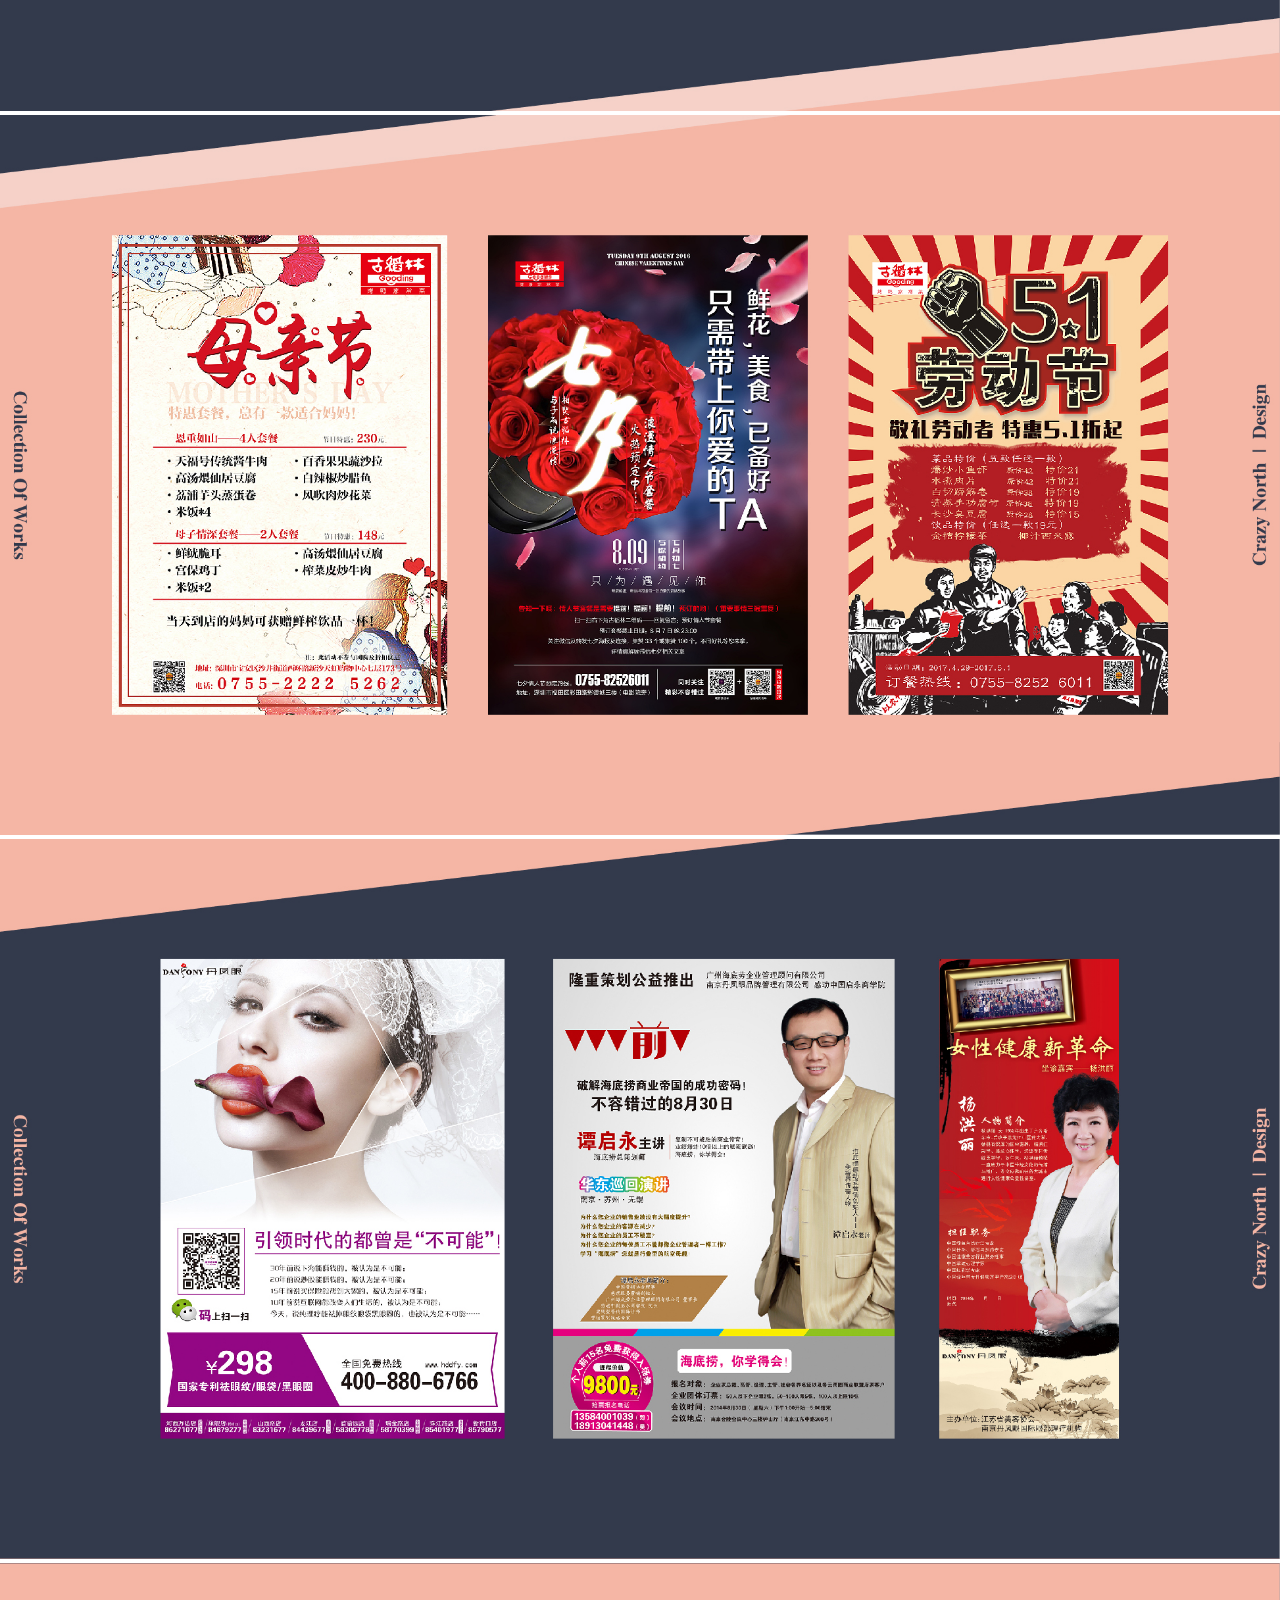
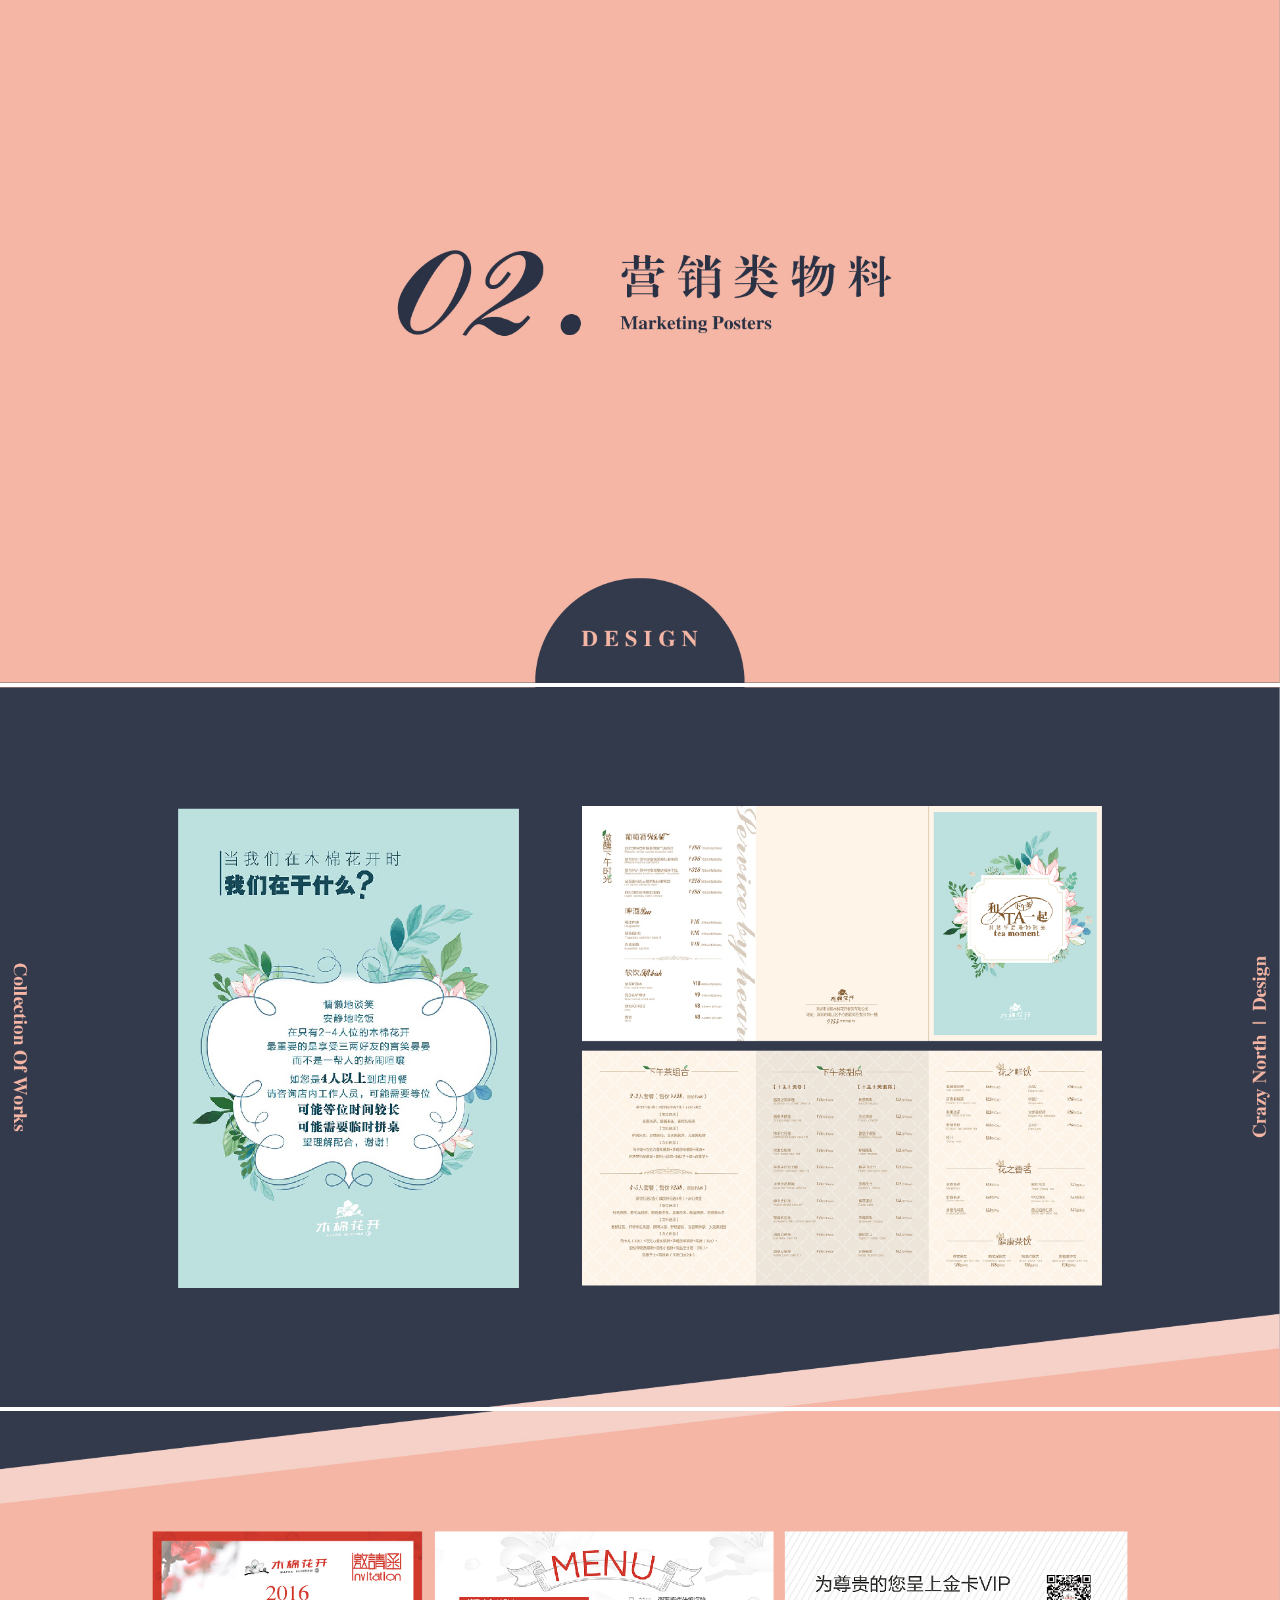
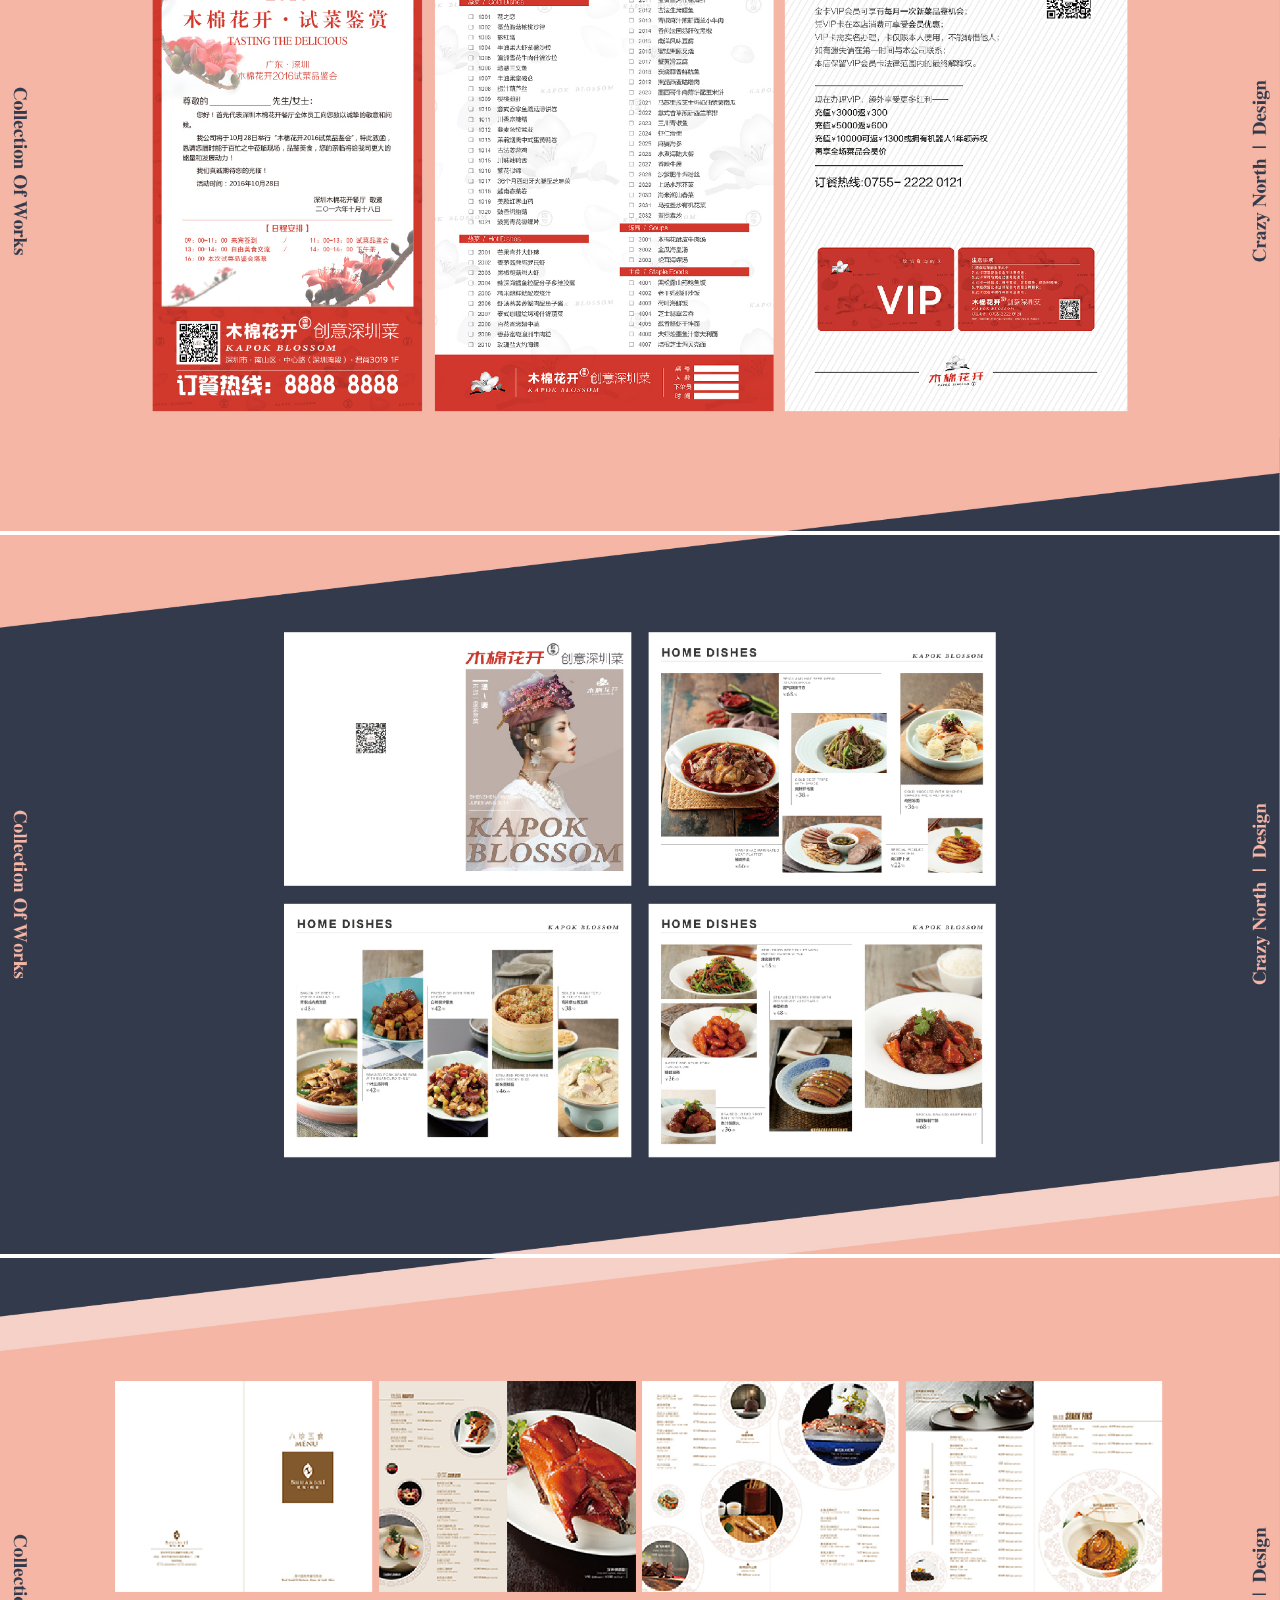
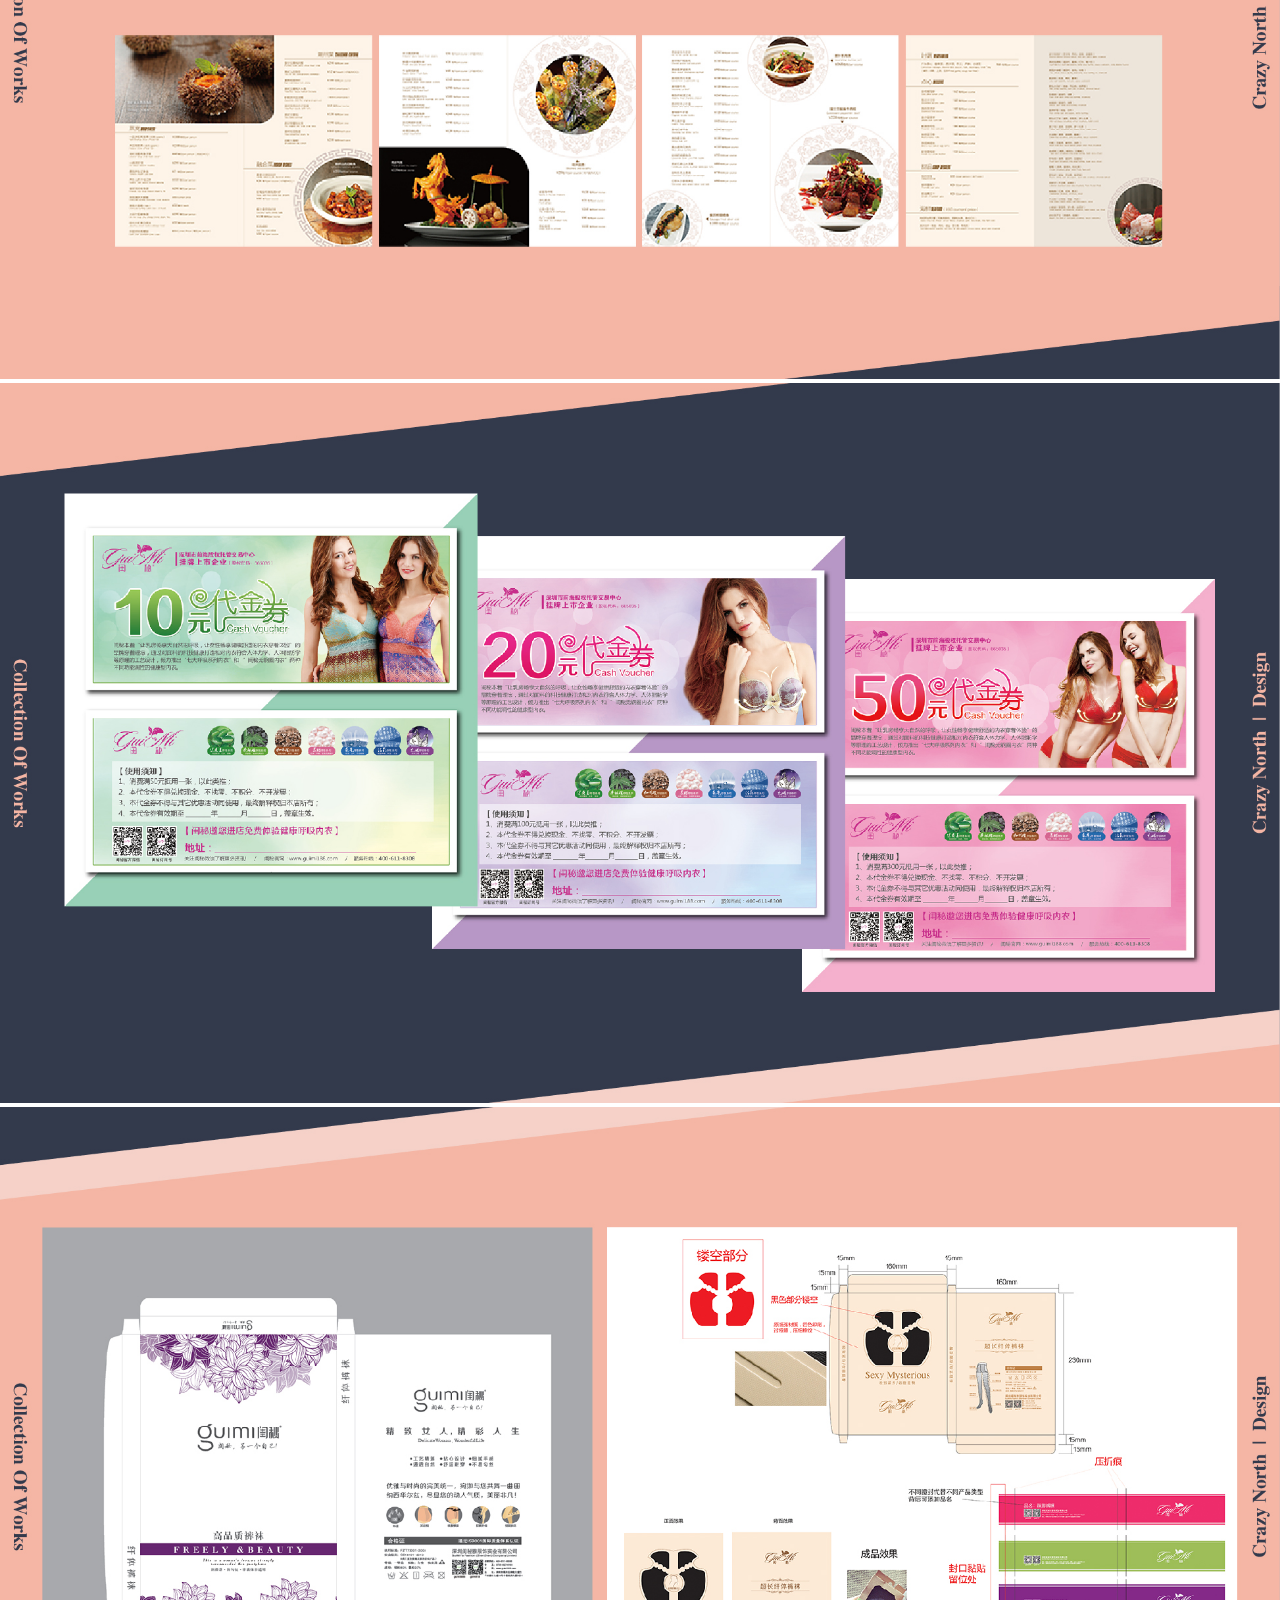
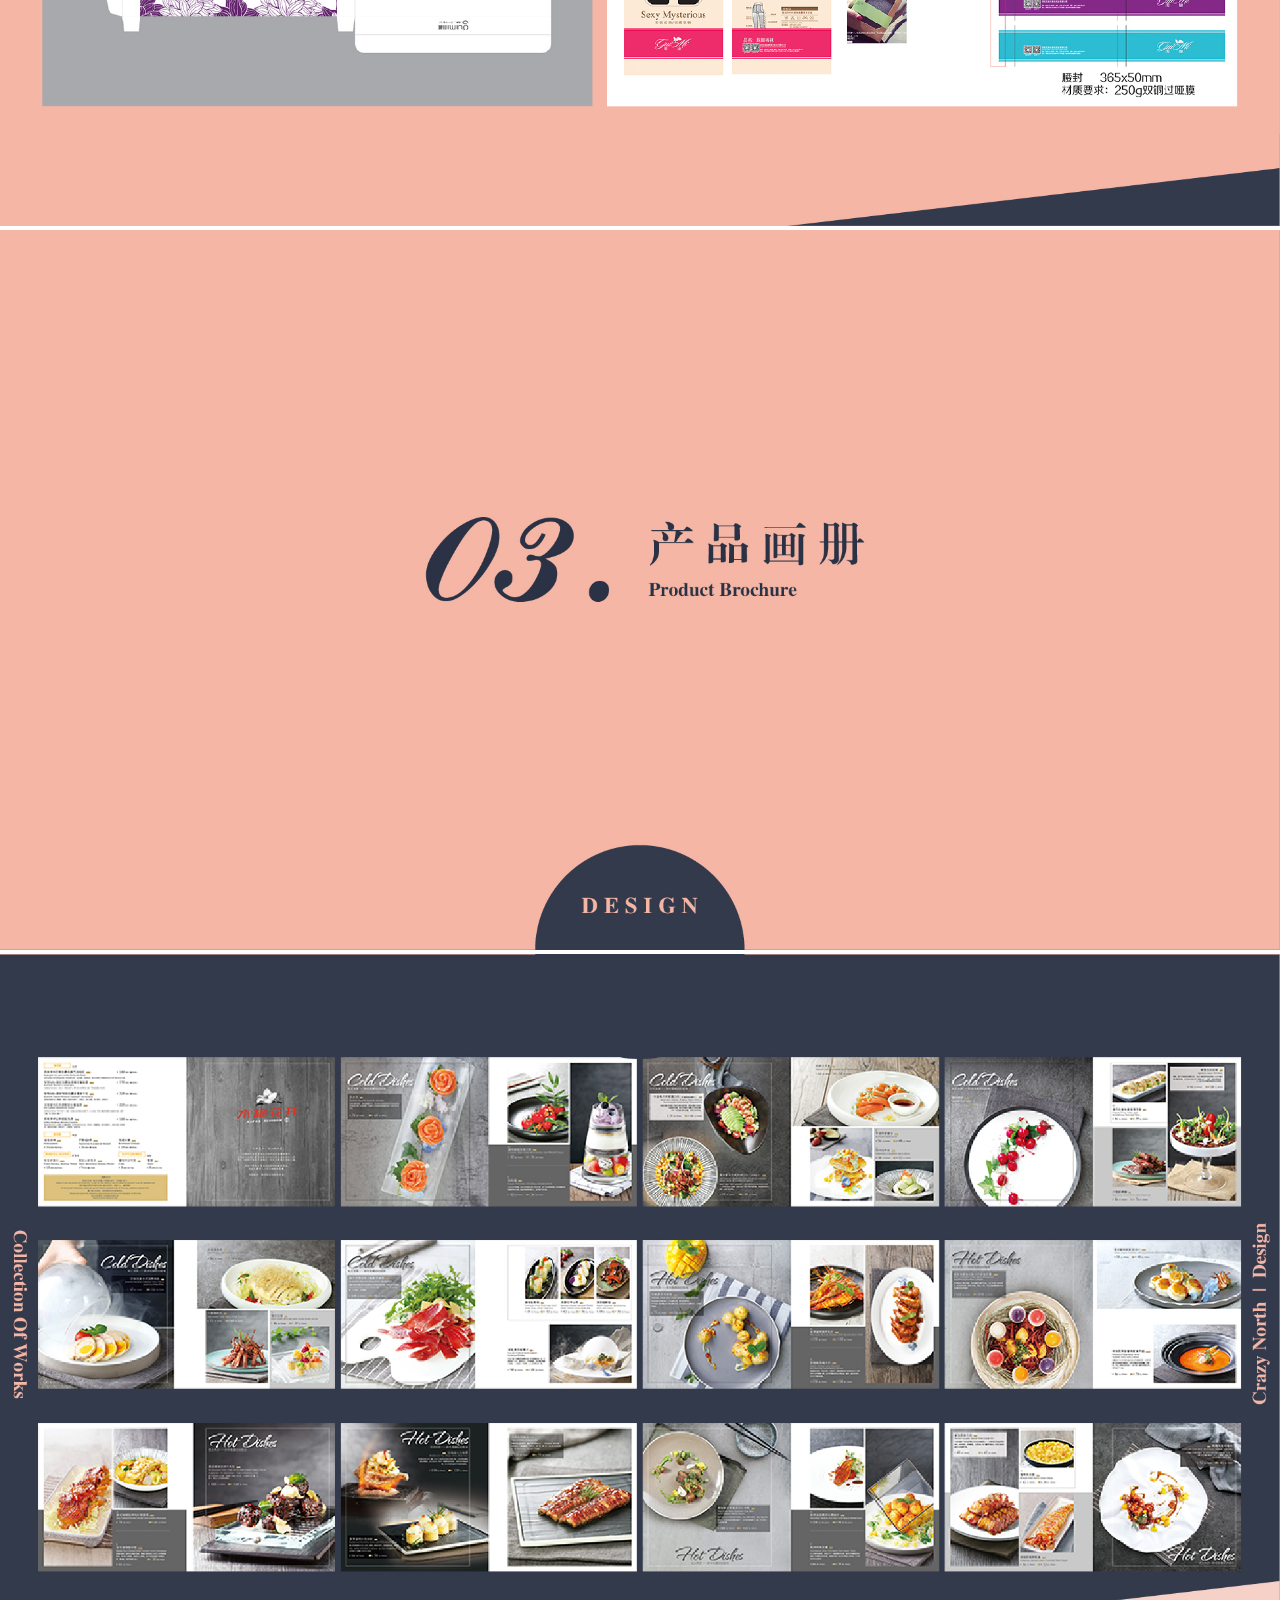
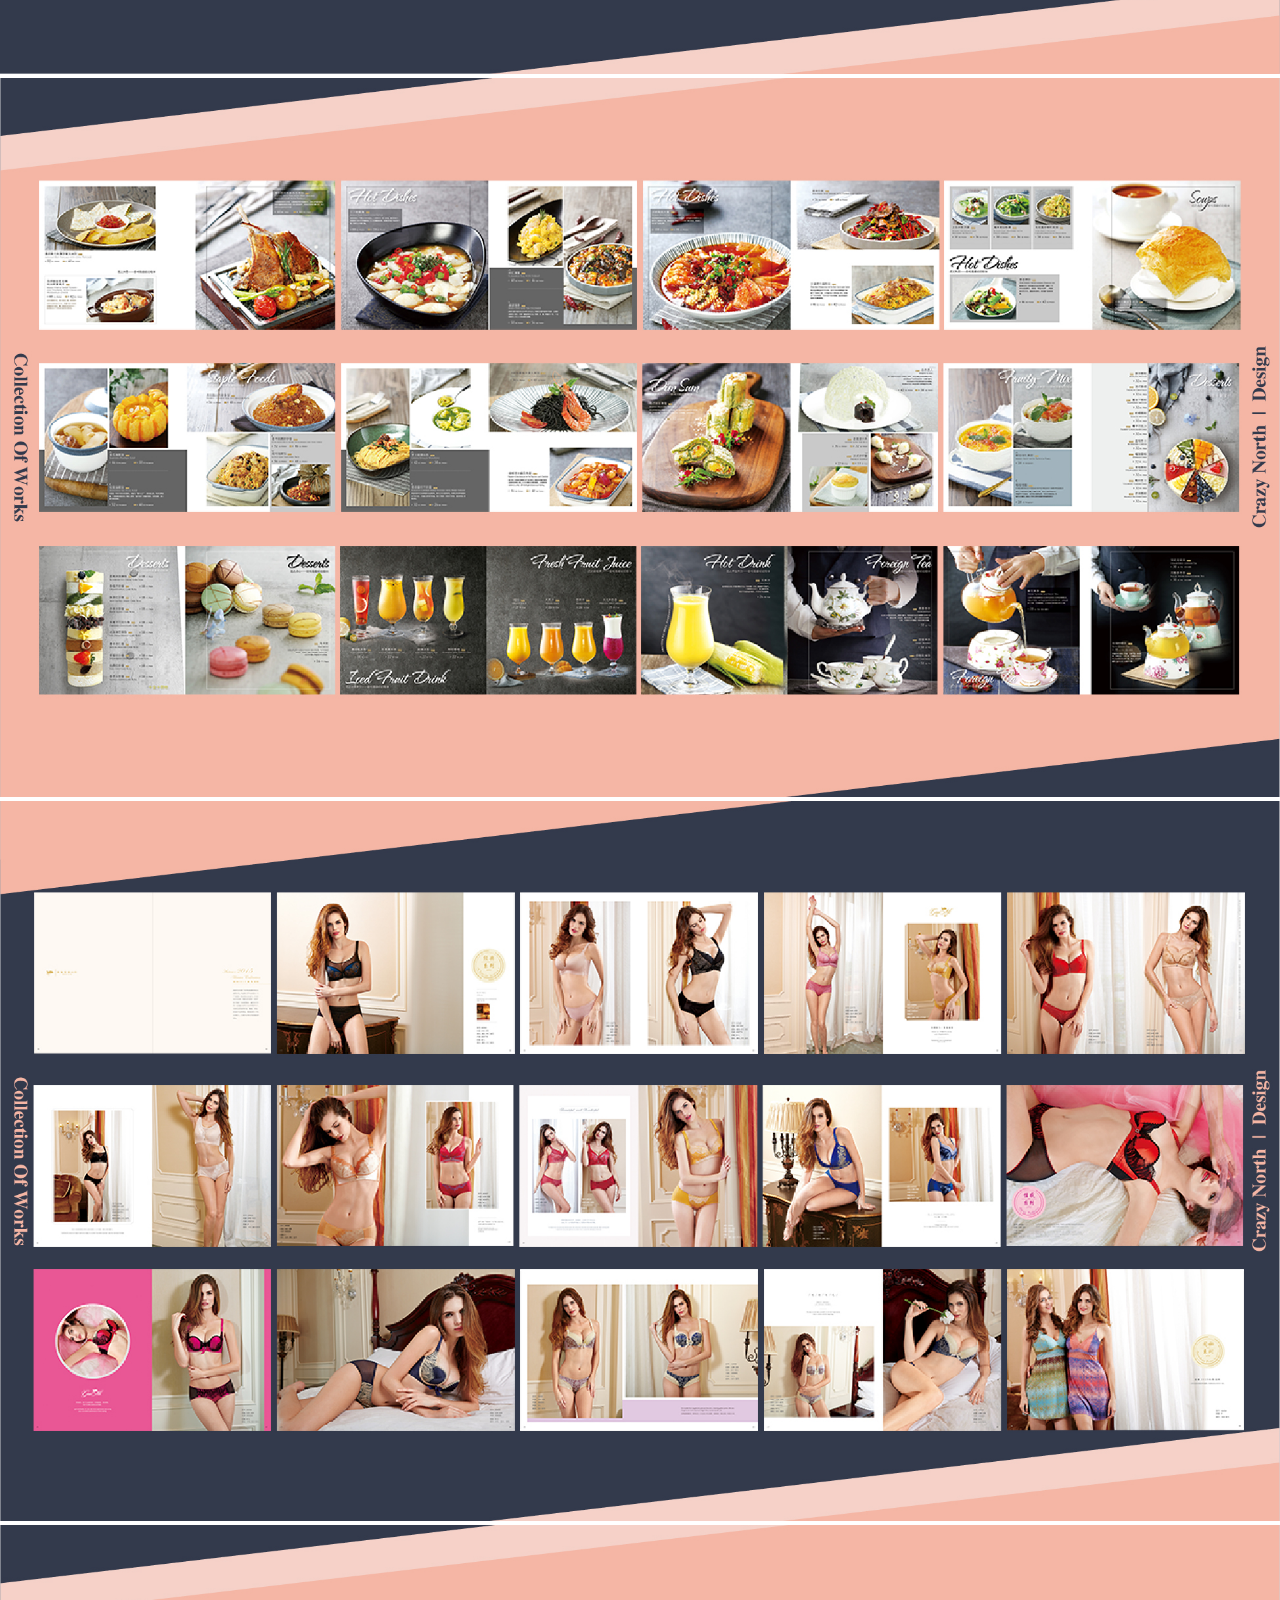
==== commit 2e52eef0: "nav" ====
--- a/works.html
+++ b/works.html
@@ -7,7 +7,7 @@
 	<title>Crazy.North</title>
 	<link rel="icon" href="images/logo.ico" type="image/x-icon">
 	<link rel="stylesheet" href="https://stackpath.bootstrapcdn.com/bootstrap/4.1.1/css/bootstrap.min.css" integrity="sha384-WskhaSGFgHYWDcbwN70/dfYBj47jz9qbsMId/iRN3ewGhXQFZCSftd1LZCfmhktB" crossorigin="anonymous">
-	
+
 	<link rel="stylesheet" type="text/css" href="style.css">
 	<link rel="stylesheet" type="text/css" href="fonts.css">
 
@@ -16,7 +16,7 @@
 		(function() {
 			var hm = document.createElement("script");
 			hm.src = "https://hm.baidu.com/hm.js?44f8fa2f0b239ea3093628142486b48a";
-			var s = document.getElementsByTagName("script")[0]; 
+			var s = document.getElementsByTagName("script")[0];
 			s.parentNode.insertBefore(hm, s);
 		})();
 	</script>
@@ -30,73 +30,26 @@
 	<!-- Full screen menu -->
 	<div class="nav-full-screen height-fixed height-fixed-xs height-fixed-portrait height-100 hidden">
 		<nav>
-			
+
 			<ul id="menu-menu" class="flex-container flex-align-center justify-center align-center container height-fixed-portrait">
 				<li id="menu-item-19533" class="menu-item menu-item-type-post_type menu-item-object-page current-menu-item page_item page-item-944 current_page_item menu-item-19533"><a class="navtitle" href="index.html">主页</a></li>
-				<li id="menu-item-22497" class="menu-item menu-item-type-post_type menu-item-object-page menu-item-22497"><a class="navtitle" href="work.html">我的工作</a></li>
-				<li id="menu-item-952" class="menu-item menu-item-type-post_type menu-item-object-page menu-item-952"><a class="navtitle" href="works.html">我的作品</a></li>	
+				<li id="menu-item-22497" class="menu-item menu-item-type-post_type menu-item-object-page menu-item-22497"><a class="navtitle" href="navigation.html">网址导航</a></li>
+				<li id="menu-item-952" class="menu-item menu-item-type-post_type menu-item-object-page menu-item-952"><a class="navtitle" href="works.html">我的作品</a></li>
 				<li id="menu-item-949" class="menu-item menu-item-type-post_type menu-item-object-page menu-item-949"><a class="navtitle" href="aboutme.html">关于我</a></li>
 
-			</ul>		
+			</ul>
 		</nav>
 	</div>
 
 	<!-- Logo + hamburger -->
 
 	<div class="nav">
-		<a class="target-logo" href="index.html">
-			<svg version="1.1" id="图层_1" xmlns="http://www.w3.org/2000/svg" xmlns:xlink="http://www.w3.org/1999/xlink" x="0px" y="0px"
-	 viewBox="0 0 100 65.6" style="enable-background:new 0 0 100 65.6;" xml:space="preserve">
-<style type="text/css">
-	.st0{fill:#B40F0F;}
-	.st1{fill:#000000;}
-	.st2{fill:#FF5555;}
-</style>
-<title>Crazy.North</title>
-<g>
-	<polygon class="st0" points="0.7,54.5 50,11.1 99.3,54.5 50,28.5 	"/>
-	<g>
-		<path class="st1" d="M30.8,52.5v-0.1h0c0.2,0,0.4,0,0.4-0.1c0.1-0.1,0.1-0.4,0.1-0.8v-2.2c0-0.2,0-0.4-0.1-0.5
-			c-0.1-0.1-0.3-0.1-0.5-0.2l0-0.1c0.1,0,0.2,0,0.2,0c0.1,0,0.2,0,0.2,0c0.1,0,0.2,0,0.3,0c0.1,0,0.1,0,0.2,0l2.8,3.1v-2
-			c0-0.4,0-0.7-0.1-0.8c-0.1-0.1-0.2-0.2-0.5-0.2h0h0v-0.1c0.1,0,0.2,0,0.3,0c0.2,0,0.3,0,0.4,0c0.1,0,0.2,0,0.4,0
-			c0.2,0,0.3,0,0.4,0l0,0.1c-0.2,0-0.4,0.1-0.4,0.2c-0.1,0.1-0.1,0.3-0.1,0.7v3.1h-0.1l-3-3.3v2.2c0,0.4,0,0.7,0.1,0.8
-			c0.1,0.1,0.3,0.2,0.6,0.2v0.1c-0.1,0-0.3,0-0.4,0c-0.1,0-0.3,0-0.4,0c-0.1,0-0.2,0-0.4,0C31.1,52.5,30.9,52.5,30.8,52.5z"/>
-		<path class="st1" d="M41.9,52.6c-0.3,0-0.5,0-0.8-0.1c-0.2-0.1-0.5-0.2-0.6-0.4c-0.2-0.2-0.4-0.4-0.5-0.7
-			c-0.1-0.3-0.2-0.5-0.2-0.8c0-0.3,0.1-0.5,0.2-0.8c0.1-0.3,0.2-0.5,0.4-0.7c0.2-0.2,0.4-0.4,0.6-0.5c0.2-0.1,0.5-0.2,0.8-0.2
-			c0.3,0,0.6,0,0.8,0.1c0.2,0.1,0.5,0.2,0.7,0.4c0.2,0.2,0.4,0.4,0.5,0.7c0.1,0.3,0.2,0.5,0.2,0.8c0,0.2,0,0.4-0.1,0.7
-			c-0.1,0.2-0.2,0.4-0.3,0.6c-0.2,0.3-0.4,0.5-0.7,0.6C42.6,52.5,42.3,52.6,41.9,52.6z M40.5,50.3c0,0.3,0,0.5,0.1,0.7
-			c0.1,0.2,0.2,0.4,0.3,0.6c0.2,0.2,0.3,0.4,0.5,0.5c0.2,0.1,0.4,0.2,0.6,0.2c0.4,0,0.7-0.2,1-0.5c0.3-0.3,0.4-0.7,0.4-1.2
-			c0-0.2,0-0.4-0.1-0.6c0-0.2-0.1-0.4-0.2-0.6c-0.1-0.3-0.3-0.5-0.5-0.6c-0.2-0.1-0.5-0.2-0.7-0.2c-0.4,0-0.7,0.2-1,0.5
-			C40.6,49.4,40.5,49.8,40.5,50.3z"/>
-		<path class="st1" d="M48.7,52.5v-0.1c0.2,0,0.3,0,0.4-0.1s0.1-0.2,0.1-0.4V49c0-0.2,0-0.3-0.1-0.3c-0.1,0-0.2-0.1-0.4-0.1v-0.1
-			c0,0,0,0,0,0c0.2,0,0.3,0,0.4,0c0.1,0,0.2,0,0.4,0c0.2,0,0.3,0,0.4,0c0.5,0,1,0.1,1.2,0.3c0.3,0.2,0.4,0.4,0.4,0.8
-			c0,0.2-0.1,0.4-0.2,0.6c-0.1,0.2-0.3,0.3-0.6,0.4c0.5,0.8,0.8,1.3,1.1,1.5c0.2,0.2,0.4,0.4,0.6,0.4c0,0,0,0,0,0c0,0,0,0,0,0
-			c0,0,0,0,0,0v0.1c-0.1,0-0.1,0-0.2,0c-0.1,0-0.1,0-0.2,0c-0.1,0-0.2,0-0.3,0c-0.1,0-0.1,0-0.2,0c-0.1-0.1-0.3-0.4-0.5-0.7
-			c-0.2-0.3-0.5-0.7-0.8-1.2h-0.2c-0.1,0-0.1,0-0.2,0c-0.1,0-0.1,0-0.2,0v1.1c0,0.3,0,0.5,0.1,0.6s0.2,0.1,0.4,0.1h0h0l0,0.1
-			c-0.1,0-0.2,0-0.3,0c-0.1,0-0.2,0-0.4,0c-0.1,0-0.3,0-0.4,0C49,52.5,48.8,52.5,48.7,52.5z M49.7,50.3c0,0,0.1,0,0.1,0
-			c0,0,0.1,0,0.1,0c0.3,0,0.6-0.1,0.8-0.2c0.2-0.2,0.3-0.4,0.3-0.6c0-0.3-0.1-0.5-0.3-0.7c-0.2-0.1-0.4-0.2-0.8-0.2c0,0-0.1,0-0.1,0
-			c0,0-0.1,0-0.1,0V50.3z"/>
-		<path class="st1" d="M57.5,52.5v-0.1h0.1c0.2,0,0.3,0,0.4-0.1c0.1-0.1,0.1-0.2,0.1-0.4v-3.2h-0.6c-0.3,0-0.5,0-0.6,0.1
-			c-0.1,0.1-0.2,0.2-0.2,0.4h-0.1l0.1-0.9h0.1c0,0.1,0.1,0.1,0.2,0.1c0.1,0,0.2,0,0.4,0h2c0.3,0,0.5,0,0.6,0c0.1,0,0.2-0.1,0.2-0.1
-			h0.1l0,0.9h-0.1v0c0-0.2,0-0.3-0.1-0.4c-0.1-0.1-0.3-0.1-0.6-0.1h-0.6v2.9c0,0.3,0,0.5,0.1,0.6c0.1,0.1,0.2,0.1,0.4,0.1h0h0l0,0.1
-			c-0.1,0-0.2,0-0.3,0c-0.1,0-0.3,0-0.5,0c-0.1,0-0.2,0-0.3,0C57.8,52.5,57.7,52.5,57.5,52.5z"/>
-		<path class="st1" d="M64.7,52.5v-0.1c0.2,0,0.3,0,0.4-0.1c0.1-0.1,0.1-0.2,0.1-0.4V49c0-0.2,0-0.3-0.1-0.3c-0.1,0-0.2-0.1-0.4-0.1
-			v-0.1c0.1,0,0.2,0,0.3,0c0.1,0,0.3,0,0.5,0c0.2,0,0.3,0,0.4,0c0.1,0,0.2,0,0.4,0v0.1c-0.2,0-0.3,0-0.4,0.1
-			c-0.1,0.1-0.1,0.2-0.1,0.5v1.1H68V49c0-0.2,0-0.3-0.1-0.3c0,0-0.2-0.1-0.4-0.1v-0.1c0.1,0,0.2,0,0.4,0c0.1,0,0.3,0,0.4,0
-			c0.1,0,0.2,0,0.3,0c0.1,0,0.3,0,0.5,0l0,0.1c-0.2,0-0.3,0-0.4,0.1c-0.1,0.1-0.1,0.2-0.1,0.5v0.1v2.7c0,0.2,0,0.3,0.1,0.4
-			c0.1,0.1,0.2,0.1,0.4,0.1v0.1c-0.1,0-0.2,0-0.3,0c-0.1,0-0.2,0-0.4,0c-0.2,0-0.3,0-0.4,0c-0.1,0-0.3,0-0.4,0v-0.1h0
-			c0.2,0,0.3,0,0.4-0.1c0.1-0.1,0.1-0.2,0.1-0.4v-1.3h-2.3v1.1c0,0.3,0,0.5,0.1,0.6c0.1,0.1,0.2,0.1,0.4,0.1h0l0,0.1
-			c-0.1,0-0.2,0-0.3,0c-0.1,0-0.2,0-0.4,0c-0.1,0-0.3,0-0.4,0C64.9,52.5,64.8,52.5,64.7,52.5z"/>
-	</g>
-	<polygon class="st2" points="0.7,54.5 50,28.5 50,11.1 	"/>
-</g>
-</svg>
-		</a>
-		<div class="target-hamburger">	
+
+		<div class="target-hamburger">
 			<ul class="hamburger">
 				<li class="bun"></li>
 				<li class="bun"></li>
-			</ul>	
+			</ul>
 		</div>
 	</div>
 
@@ -114,7 +67,7 @@
 
 
 
-	
+
 
 
 
@@ -163,21 +116,9 @@
 
 
 
-	<div class ="iconlink">	
-		<div class = "social">
-			<span><a class="icon-weibo" href="https://weibo.com/3301471831"  target="_blank"  data-icon="&#xe914;" ></a></span>
-			<span><a class="icon-dribble" href="https://dribbble.com/CrazyNorth"  target="_blank"  data-icon="&#xe90f;" ></a></span>
-			<span><a class="icon-behance" href="https://www.behance.net/30512625c8cf"  target="_blank"  data-icon="&#xe90e;"></a></span>
-			<span><a class="icon-pinterest" href="https://www.pinterest.com/CrazyNorth8"  target="_blank"  data-icon="&#xe90c;"></a></span>
-			<span><a class="icon-github" href="https://github.com/CrazyNorth"  target="_blank"  data-icon="&#xe910;" ></a></span>
-			<span><a class="icon-wechat" href="weixin://addfriend/q519800625"  target="_blank"  data-icon="&#xe90b;"></a></span>
-		</div>
-	</div>
-
-
 	<script src="https://code.jquery.com/jquery-3.3.1.slim.min.js" integrity="sha384-q8i/X+965DzO0rT7abK41JStQIAqVgRVzpbzo5smXKp4YfRvH+8abtTE1Pi6jizo" crossorigin="anonymous"></script>
 	<script src="https://cdnjs.cloudflare.com/ajax/libs/popper.js/1.14.3/umd/popper.min.js" integrity="sha384-ZMP7rVo3mIykV+2+9J3UJ46jBk0WLaUAdn689aCwoqbBJiSnjAK/l8WvCWPIPm49" crossorigin="anonymous"></script>
-	<script src="https://stackpath.bootstrapcdn.com/bootstrap/4.1.1/js/bootstrap.min.js" integrity="sha384-smHYKdLADwkXOn1EmN1qk/HfnUcbVRZyYmZ4qpPea6sjB/pTJ0euyQp0Mk8ck+5T" crossorigin="anonymous"></script>	
+	<script src="https://stackpath.bootstrapcdn.com/bootstrap/4.1.1/js/bootstrap.min.js" integrity="sha384-smHYKdLADwkXOn1EmN1qk/HfnUcbVRZyYmZ4qpPea6sjB/pTJ0euyQp0Mk8ck+5T" crossorigin="anonymous"></script>
 	<script type="text/javascript" src="js/sketch3.js"></script>
 
 
